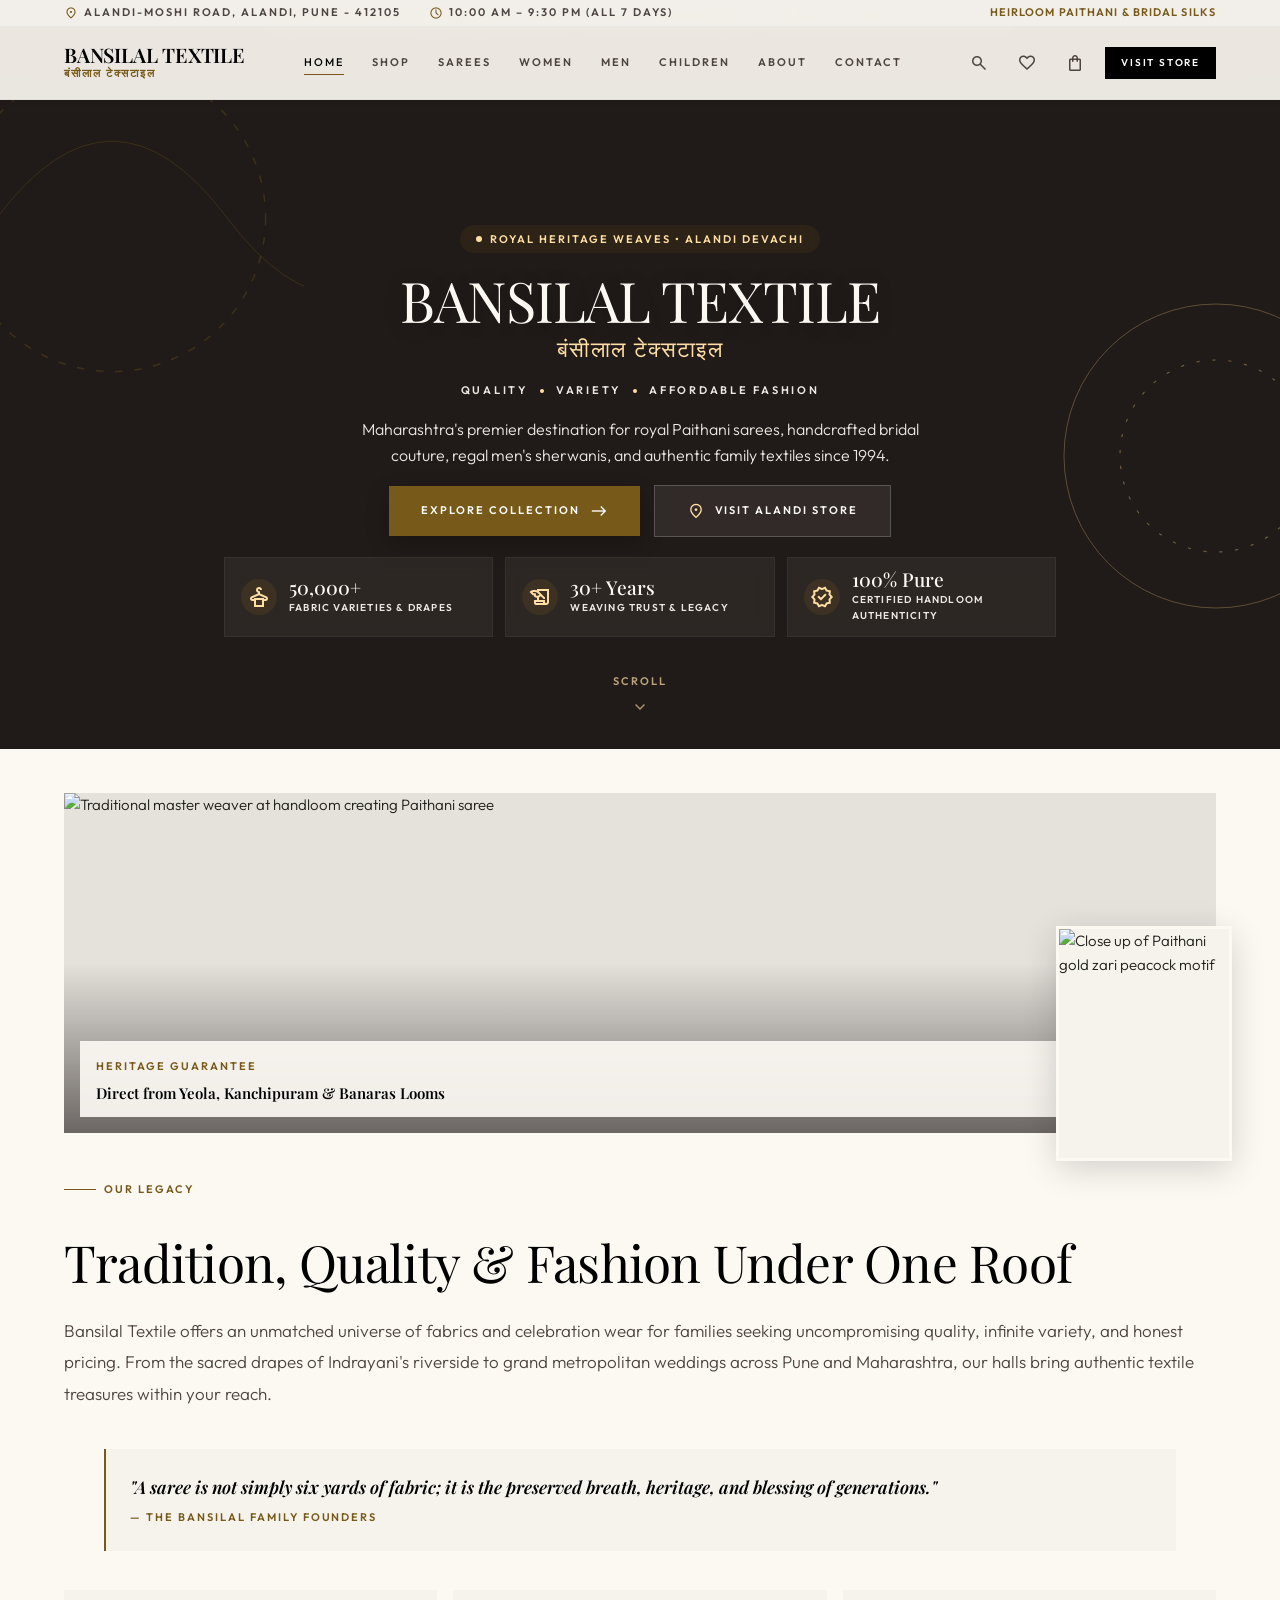
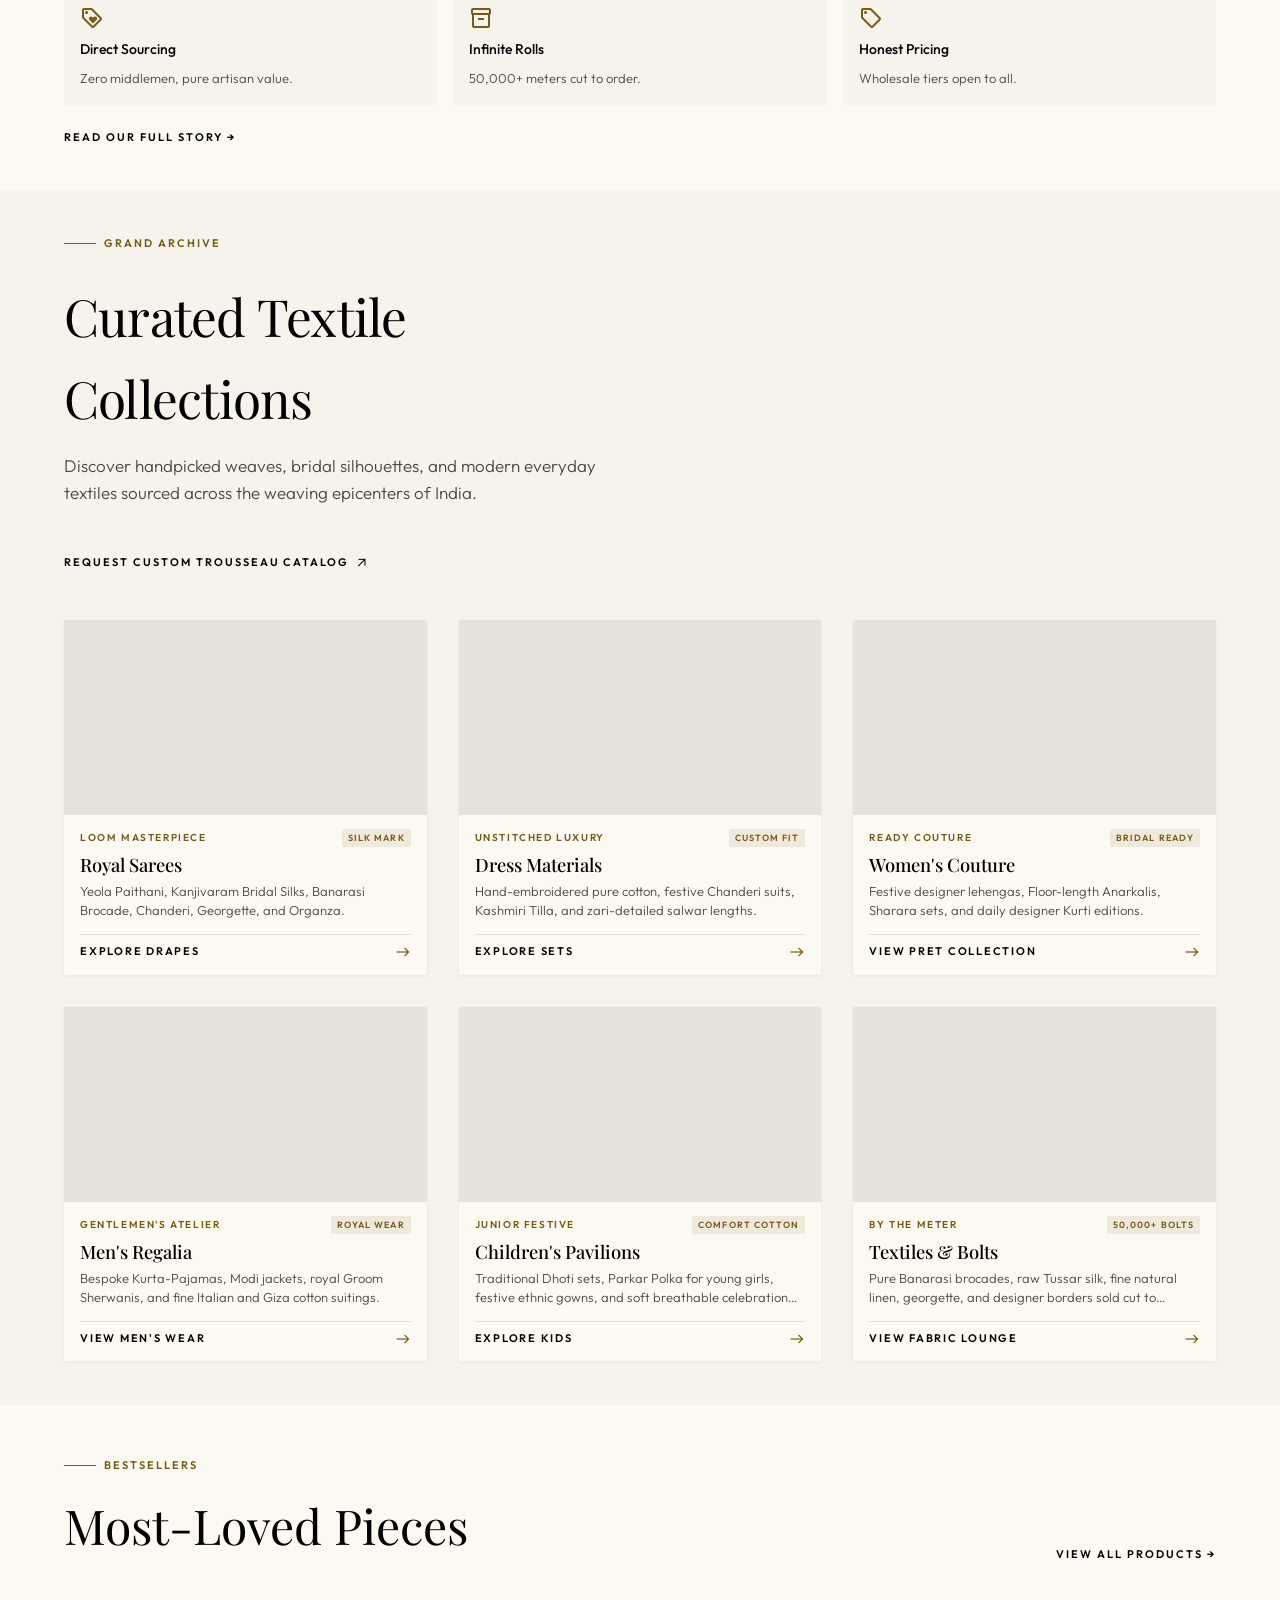
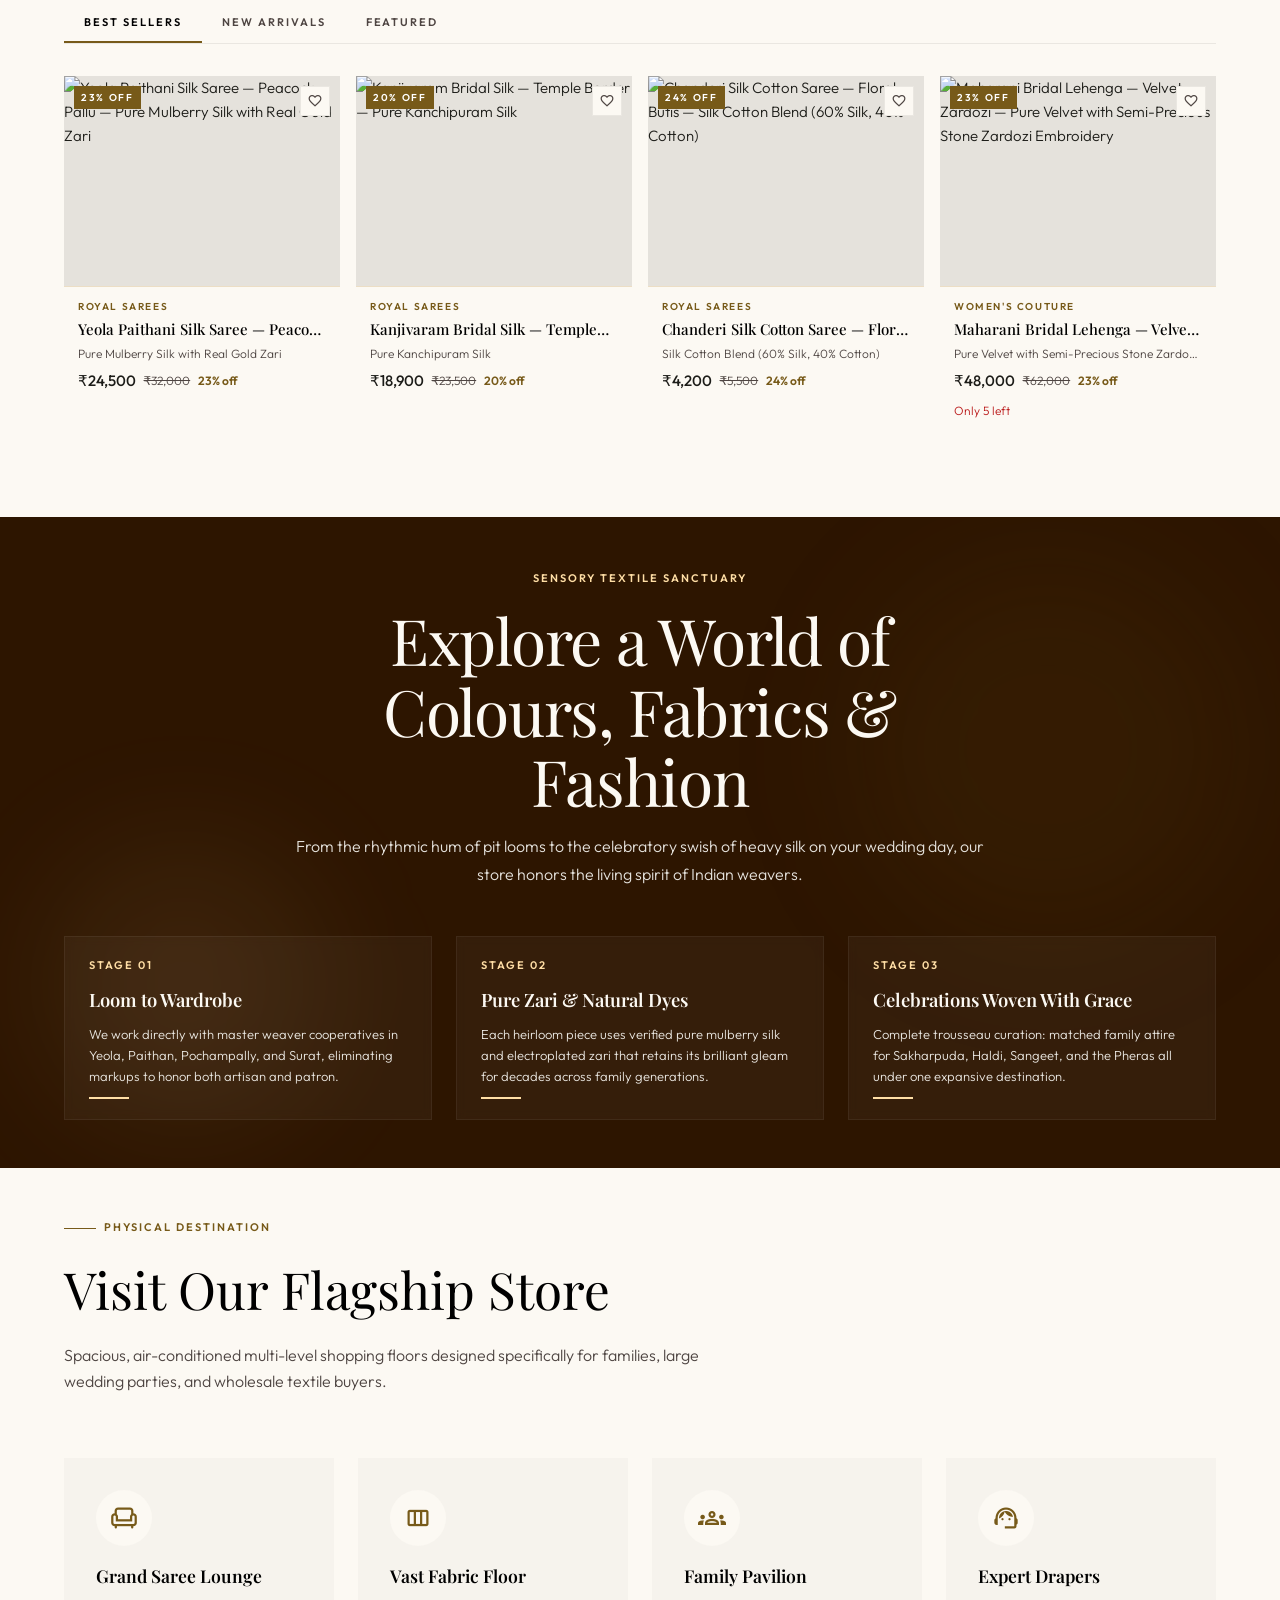
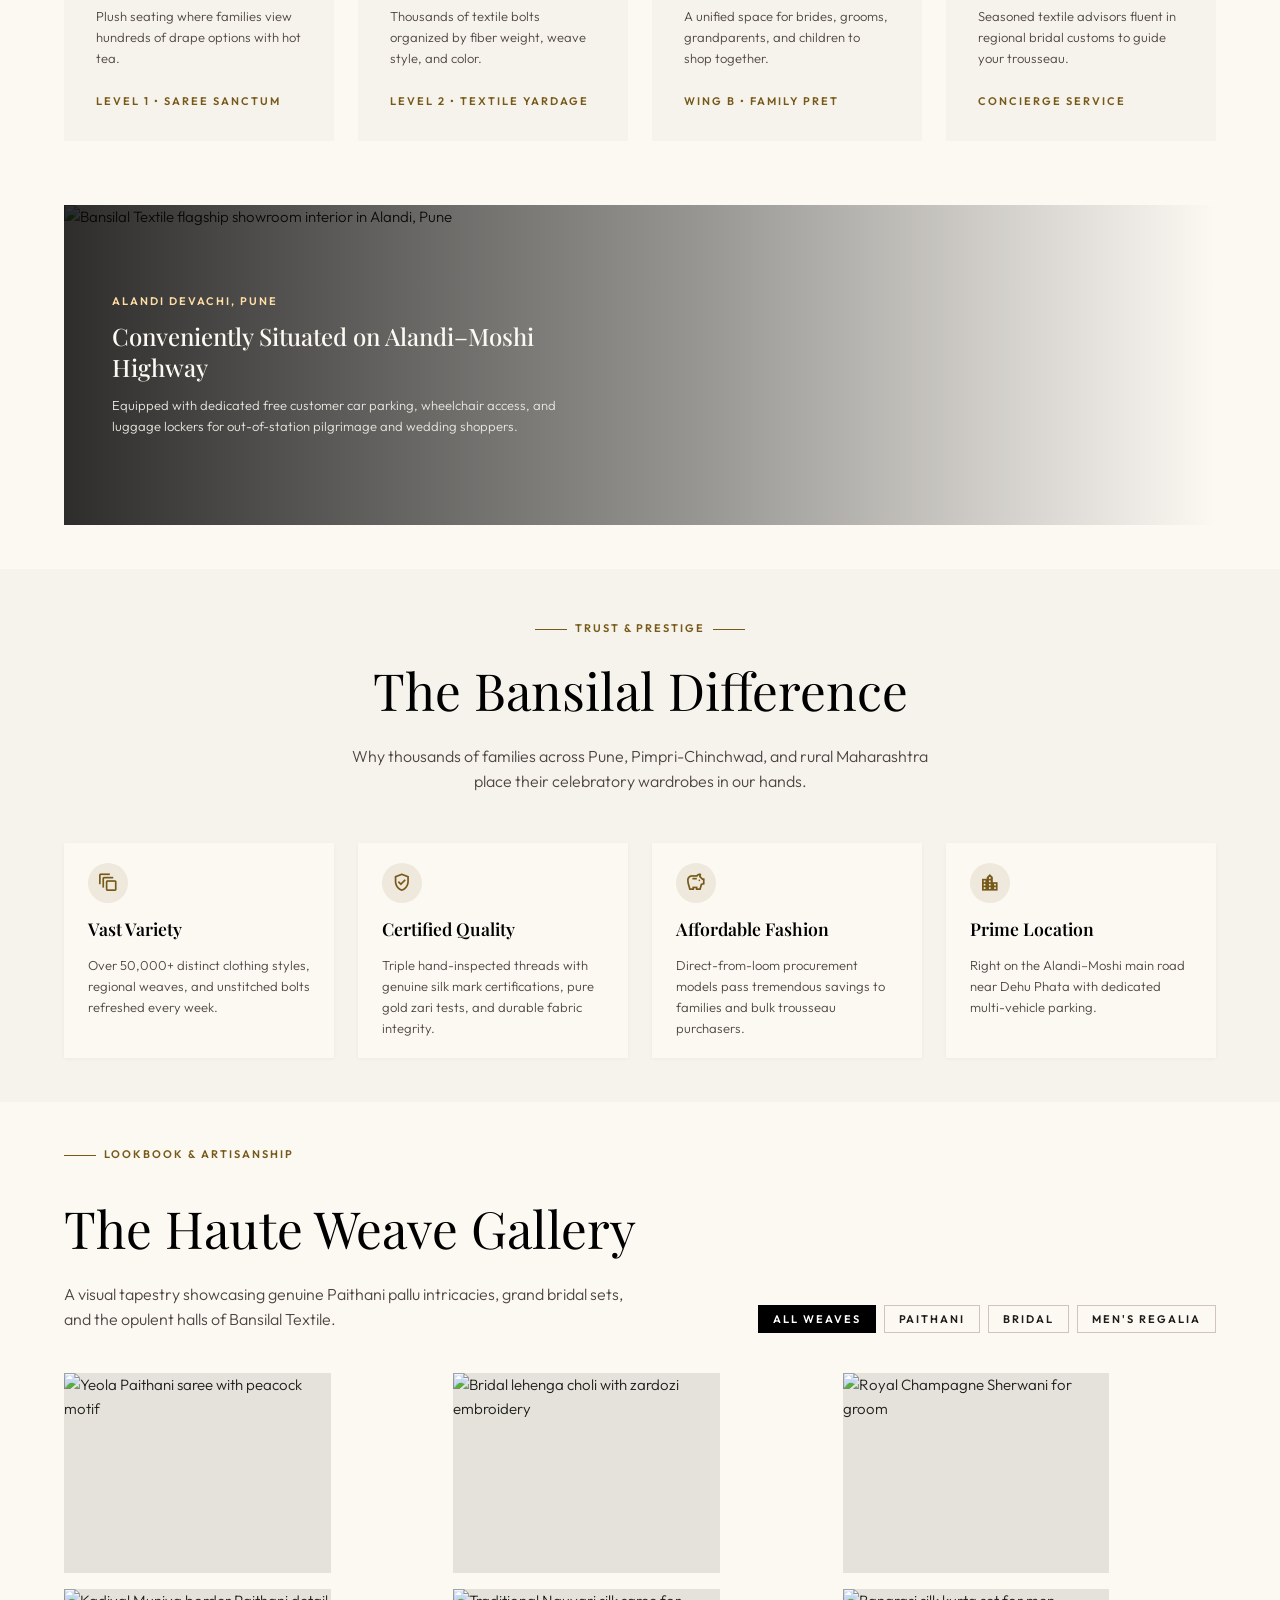
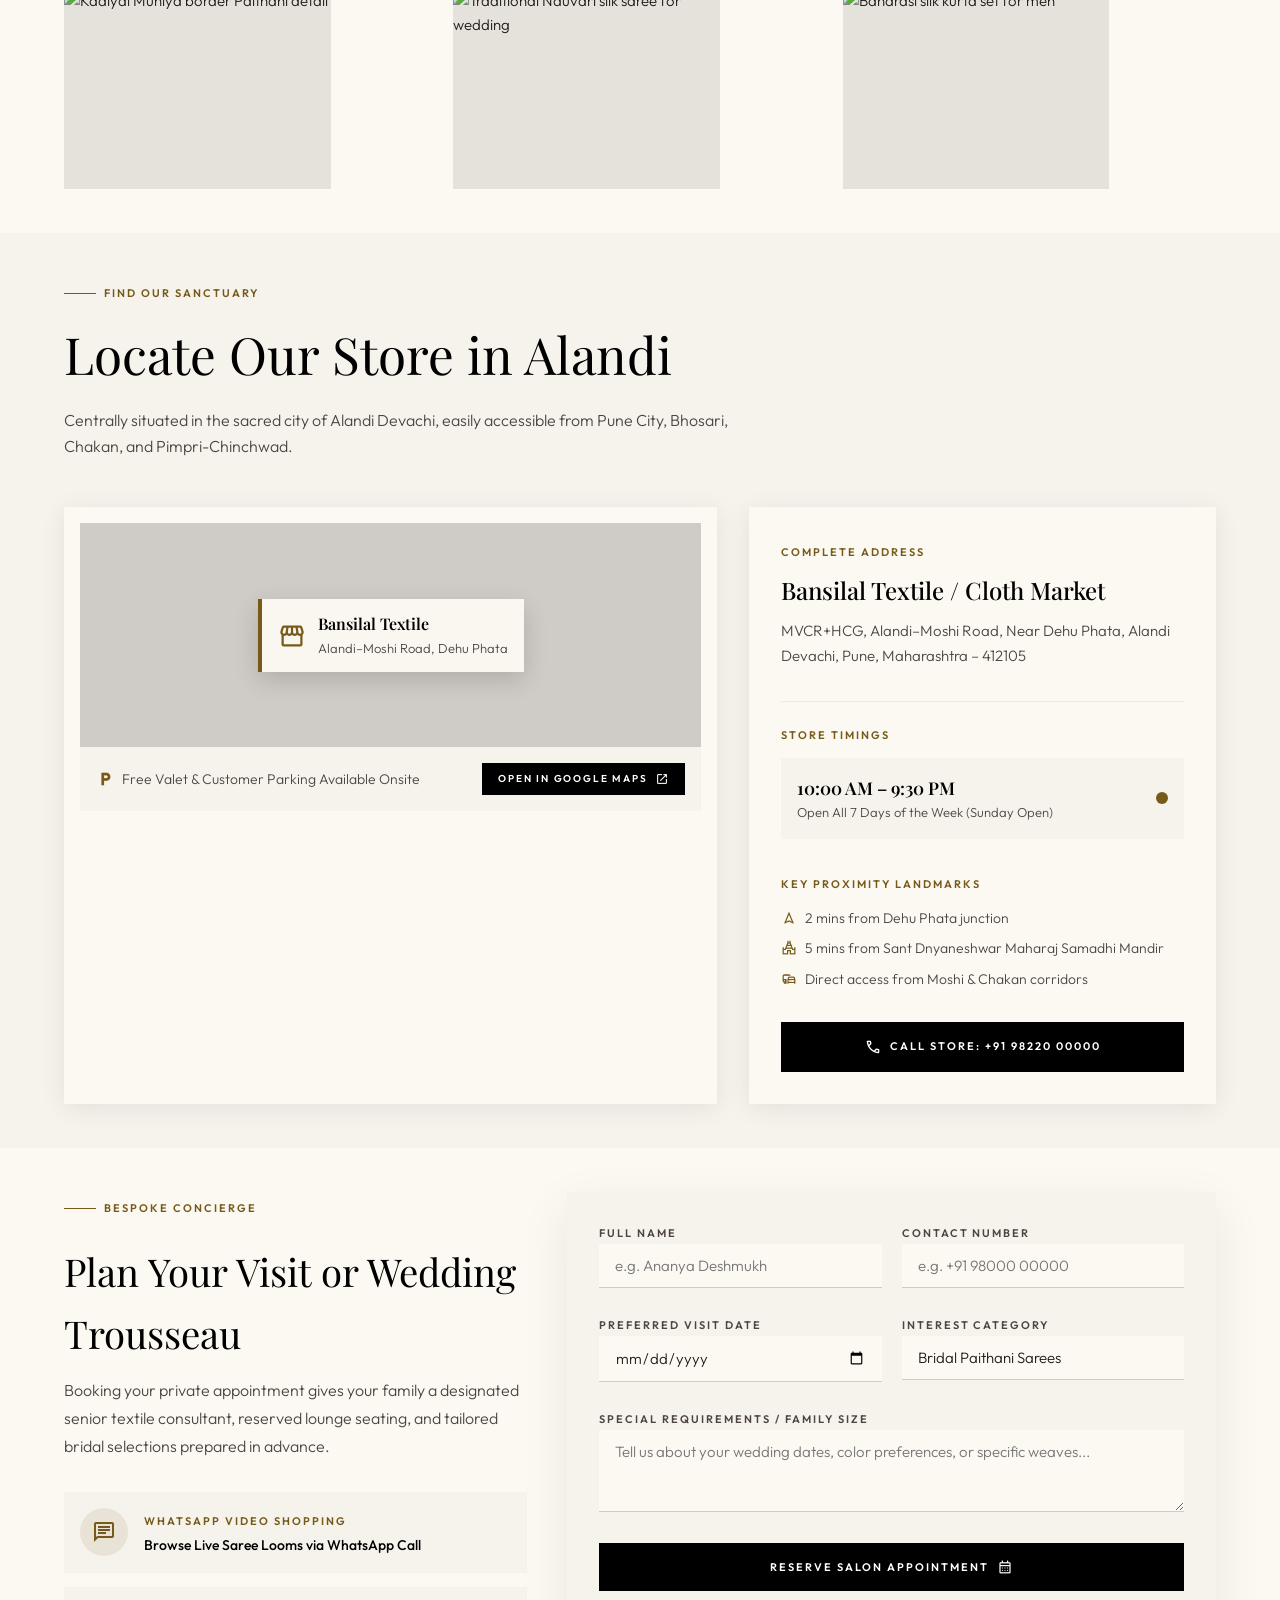
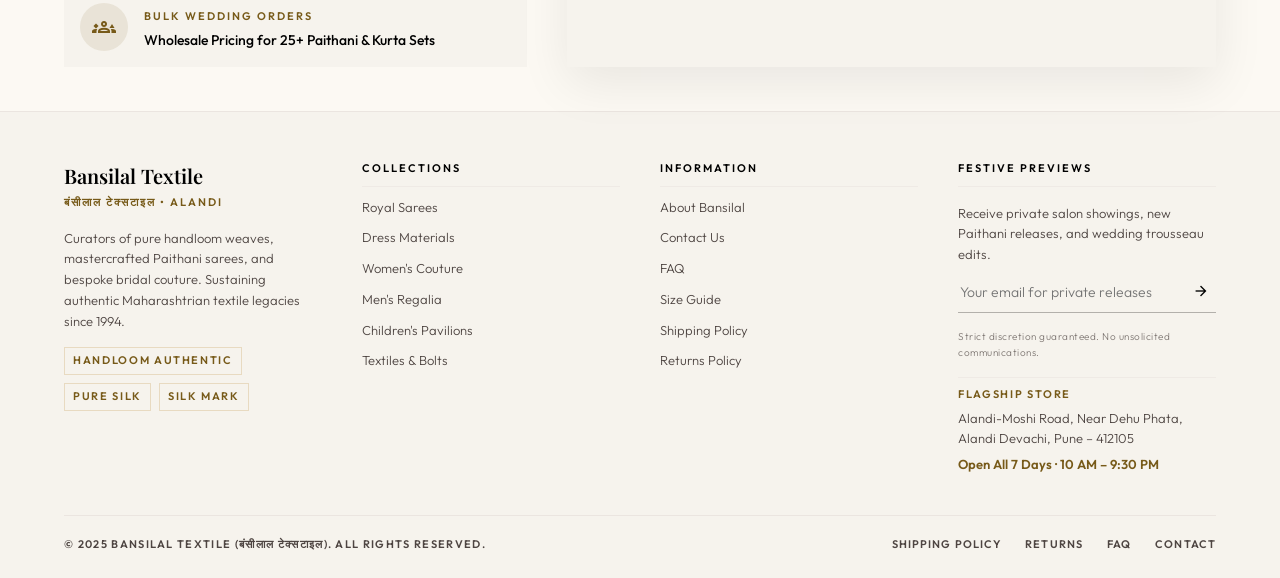
==== index.html @ e94b439b "feat: add index.html for Bansilal Textile e-commerce website" ====
<!DOCTYPE html>
<html lang="en">
<head>
  <meta charset="UTF-8">
  <meta name="viewport" content="width=device-width, initial-scale=1.0">
  <title>Bansilal Textile — Royal Paithani Sarees, Bridal Wear & Handloom Textiles | Alandi, Pune</title>
  <meta name="description" content="Bansilal Textile is Maharashtra's premier destination for royal Paithani sarees, handcrafted bridal couture, men's sherwanis, and authentic family textiles since 1994. Visit our flagship store in Alandi, Pune.">
  <meta property="og:title" content="Bansilal Textile — Heritage Handloom & Bridal Couture">
  <meta property="og:description" content="Maharashtra's premier destination for Paithani sarees, bridal couture, and authentic handloom textiles since 1994.">
  <meta property="og:type" content="website">
  <link rel="icon" href="../favicon_io/favicon.ico">
  <link rel="apple-touch-icon" href="../favicon_io/apple-touch-icon.png">
  <link rel="preconnect" href="https://fonts.googleapis.com">
  <link rel="preconnect" href="https://fonts.gstatic.com" crossorigin>
  <link href="https://fonts.googleapis.com/css2?family=Outfit:wght@300;400;500;600&family=Playfair+Display:ital,wght@0,400;0,500;0,600;1,400&display=swap" rel="stylesheet">
  <link href="https://fonts.googleapis.com/css2?family=Material+Symbols+Outlined:opsz,wght,FILL,GRAD@24,400,0,0" rel="stylesheet">
  <link rel="stylesheet" href="css/bansilal.css">
  <style>
    /* Page-specific overrides */
    body { padding-top: 0; }
    main { margin-top: 0; }

    /* Header offset for content below fixed header */
    .content-start {
      /* Announcement bar (40px) + Header (72px) = 112px */
      padding-top: 7rem;
    }

    /* ===== HERO SECTION ===== */
    .hero {
      position: relative;
      width: 100%;
      min-height: 75svh;
      overflow: hidden;
      background-color: var(--color-primary-container);
      color: var(--color-surface-bright);
      display: flex;
      flex-direction: column;
    }
    .hero__bg {
      position: absolute;
      inset: 0;
      z-index: 0;
    }
    .hero__bg-img {
      position: absolute;
      inset: 0;
      background-image: url('https://lh3.googleusercontent.com/aida-public/[base64]');
      background-size: cover;
      background-position: center;
      opacity: 0.4;
      transform: scale(1.06);
      transition: transform 1s ease-out;
    }
    .hero__bg-img.is-loaded { transform: scale(1); }
    .hero__gradient-b { position: absolute; inset: 0; background: linear-gradient(to bottom, rgba(32,26,24,0.8) 0%, rgba(32,26,24,0.6) 40%, rgba(32,26,24,1) 100%); }
    .hero__gradient-r { position: absolute; inset: 0; background: radial-gradient(ellipse at center, transparent 0%, rgba(32,26,24,0.4) 70%, rgba(32,26,24,0.7) 100%); }
    .hero__svg-accent {
      position: absolute;
      inset: 0;
      pointer-events: none;
      z-index: 1;
      overflow: hidden;
      opacity: 0.35;
    }
    .hero__content {
      position: relative;
      z-index: 2;
      flex: 1;
      display: flex;
      flex-direction: column;
      justify-content: center;
      padding: 1.5rem;
      max-width: 1440px;
      margin: 0 auto;
      width: 100%;
      padding-top: 4.5rem;
      padding-bottom: 2rem;
    }
    .hero__main {
      display: flex;
      flex-direction: column;
      align-items: center;
      text-align: center;
      max-width: 52rem;
      margin: 0 auto;
      gap: 1rem;
    }
    .hero__badge {
      display: inline-flex;
      align-items: center;
      gap: 0.5rem;
      padding: 0.375rem 1rem;
      background: rgba(119, 90, 25, 0.15);
      backdrop-filter: blur(8px);
      color: var(--color-secondary-fixed);
      border-radius: 9999px;
    }
    .hero__badge-dot {
      width: 0.375rem;
      height: 0.375rem;
      border-radius: 50%;
      background: var(--color-secondary-fixed);
      animation: pulse 2s infinite;
    }
    @keyframes pulse {
      0%, 100% { opacity: 1; }
      50% { opacity: 0.3; }
    }
    .hero__title {
      font-family: var(--font-display);
      font-size: clamp(2rem, 5.5vw, 3.5rem);
      font-weight: 400;
      line-height: 1.1;
      letter-spacing: -0.02em;
      color: var(--color-surface-bright);
      text-transform: uppercase;
      text-shadow: 0 2px 24px rgba(0,0,0,0.2);
    }
    .hero__hindi {
      font-family: var(--font-display);
      font-size: clamp(1rem, 2.5vw, 1.4rem);
      font-weight: 500;
      color: var(--color-secondary-fixed);
      font-weight: 300;
      letter-spacing: 0.06em;
    }
    .hero__tagline {
      display: flex;
      align-items: center;
      justify-content: center;
      gap: 0.75rem;
      font-size: 0.6875rem;
      font-weight: 600;
      letter-spacing: 0.25em;
      text-transform: uppercase;
      color: var(--color-surface-container-high);
    }
    .hero__dot { width: 0.25rem; height: 0.25rem; border-radius: 50%; background: var(--color-secondary-fixed); }
    .hero__body {
      font-size: clamp(0.875rem, 2vw, 1rem);
      font-weight: 300;
      line-height: 1.65;
      color: var(--color-surface-container-high);
      max-width: 36rem;
    }
    .hero__actions {
      display: flex;
      flex-direction: column;
      gap: 0.875rem;
      align-items: center;
      width: 100%;
      max-width: 100%;
      box-sizing: border-box;
    }
    @media (min-width: 640px) {
      .hero__actions {
        flex-direction: row;
        justify-content: center;
        flex-wrap: wrap;
      }
    }
    .hero__cta-primary,
    .hero__cta-secondary {
      box-sizing: border-box;
      max-width: 100%;
      width: 100%;
      justify-content: center;
      text-align: center;
    }
    @media (min-width: 640px) {
      .hero__cta-primary,
      .hero__cta-secondary {
        width: auto;
      }
    }
    .hero__cta-primary {
      display: inline-flex;
      align-items: center;
      gap: 0.625rem;
      background: var(--color-secondary);
      color: var(--color-on-secondary);
      font-size: 0.6875rem;
      font-weight: 600;
      letter-spacing: 0.14em;
      text-transform: uppercase;
      padding: 0.875rem 1.5rem;
      transition: background var(--transition-button);
      text-decoration: none;
      box-shadow: 0 8px 24px rgba(0,0,0,0.2);
    }
    @media (min-width: 640px) {
      .hero__cta-primary {
        padding: 1rem 2rem;
        letter-spacing: 0.18em;
      }
    }
    .hero__cta-primary:hover { background: var(--color-secondary-fixed-dim); color: var(--color-on-secondary-fixed); }
    .hero__cta-primary .arrow { display: inline-block; transition: transform 200ms; }
    .hero__cta-primary:hover .arrow { transform: translateX(3px); }
    .hero__cta-secondary {
      display: inline-flex;
      align-items: center;
      gap: 0.625rem;
      background: rgba(246,243,237,0.08);
      backdrop-filter: blur(8px);
      -webkit-backdrop-filter: blur(8px);
      color: var(--color-surface-bright);
      font-size: 0.6875rem;
      font-weight: 600;
      letter-spacing: 0.14em;
      text-transform: uppercase;
      padding: 0.875rem 1.5rem;
      border: 1px solid rgba(255,255,255,0.2);
      transition: background var(--transition-button);
      text-decoration: none;
    }
    @media (min-width: 640px) {
      .hero__cta-secondary {
        padding: 1rem 2rem;
        letter-spacing: 0.18em;
      }
    }
    .hero__cta-secondary:hover { background: rgba(246,243,237,0.15); }

    /* Metrics band */
    .hero__metrics {
      display: grid;
      grid-template-columns: 1fr;
      gap: 0.75rem;
      max-width: 52rem;
      margin: 0 auto;
      width: 100%;
      padding-top: 1.25rem;
    }
    @media (min-width: 480px) { .hero__metrics { grid-template-columns: repeat(3, 1fr); } }
    .metric-card {
      padding: 0.75rem 1rem;
      background: rgba(246,243,237,0.06);
      backdrop-filter: blur(8px);
      display: flex;
      align-items: center;
      gap: 0.75rem;
      border: 1px solid rgba(255,255,255,0.05);
      transition: background var(--transition-standard);
    }
    .metric-card:hover { background: rgba(246,243,237,0.1); }
    .metric-icon {
      width: 2.25rem;
      height: 2.25rem;
      border-radius: 50%;
      background: rgba(119,90,25,0.2);
      display: flex;
      align-items: center;
      justify-content: center;
      color: var(--color-secondary-fixed);
      flex-shrink: 0;
    }
    .metric-value {
      font-family: var(--font-display);
      font-size: 1.2rem;
      font-weight: 500;
      color: var(--color-surface-bright);
      line-height: 1;
    }
    .metric-label {
      font-size: 0.625rem;
      font-weight: 600;
      letter-spacing: 0.12em;
      text-transform: uppercase;
      color: var(--color-surface-container-high);
      margin-top: 0.2rem;
    }

    /* ===== COLLECTIONS GRID ===== */
    .collection-card {
      background: var(--color-surface);
      overflow: hidden;
      box-shadow: 0 1px 4px rgba(0,0,0,0.06);
      display: flex;
      flex-direction: column;
      transition: box-shadow 500ms ease;
      cursor: pointer;
    }
    .collection-card:hover { box-shadow: 0 8px 32px rgba(0,0,0,0.12); }
    .collection-card__img-wrap {
      aspect-ratio: 16 / 10;
      max-height: 195px;
      overflow: hidden;
      background: var(--color-surface-container-highest);
    }
    .collection-card__img {
      width: 100%;
      height: 100%;
      object-fit: cover;
      transition: transform 700ms ease-out;
    }
    .collection-card:hover .collection-card__img { transform: scale(1.025); }
    .collection-card__body {
      padding: 0.875rem 1rem;
      background: var(--color-surface);
      flex: 1;
      display: flex;
      flex-direction: column;
      gap: 0.375rem;
    }
    .collection-card__meta {
      display: flex;
      align-items: center;
      justify-content: space-between;
    }
    .collection-card__label {
      font-size: 0.625rem;
      font-weight: 600;
      letter-spacing: 0.16em;
      text-transform: uppercase;
      color: var(--color-secondary);
    }
    .collection-card__badge {
      font-size: 0.5625rem;
      font-weight: 600;
      letter-spacing: 0.12em;
      text-transform: uppercase;
      padding: 0.125rem 0.375rem;
      background: rgba(119,90,25,0.1);
      color: var(--color-secondary);
    }
    .collection-card__name {
      font-family: var(--font-display);
      font-size: 1.15rem;
      font-weight: 500;
      line-height: 1.25;
      color: var(--color-primary);
    }
    .collection-card__desc {
      font-size: 0.8125rem;
      color: var(--color-on-surface-variant);
      font-weight: 300;
      line-height: 1.45;
      display: -webkit-box;
      -webkit-line-clamp: 2;
      line-clamp: 2;
      -webkit-box-orient: vertical;
      overflow: hidden;
    }
    .collection-card__cta {
      display: flex;
      align-items: center;
      justify-content: space-between;
      padding-top: 0.5rem;
      border-top: 1px solid rgba(197,160,89,0.3);
      margin-top: 0.5rem;
    }
    .collection-card__cta-text {
      font-size: 0.6875rem;
      font-weight: 600;
      letter-spacing: 0.16em;
      text-transform: uppercase;
      color: var(--color-primary);
      transition: color 200ms;
    }
    .collection-card:hover .collection-card__cta-text { color: var(--color-secondary); }
    .collection-card__arrow {
      color: var(--color-secondary);
      transition: transform 200ms;
    }
    .collection-card:hover .collection-card__arrow { transform: translateX(3px); }

    /* ===== PARALLAX BREAK ===== */
    .parallax-break {
      position: relative;
      padding: 3rem 0;
      background: var(--color-tertiary-container);
      color: var(--color-surface-bright);
      overflow: hidden;
    }
    .parallax-break__bg {
      position: absolute;
      inset: 0;
      opacity: 0.22;
      background-image: url('https://lh3.googleusercontent.com/aida-public/[base64]');
      background-size: cover;
      background-position: center;
    }
    .parallax-break__overlay { position: absolute; inset: 0; background: rgba(45,22,0,0.85); }
    .parallax-break__glow1 { position: absolute; top: 2.5rem; right: 2.5rem; width: 24rem; height: 24rem; border-radius: 50%; background: rgba(119,90,25,0.1); filter: blur(4rem); pointer-events: none; }
    .parallax-break__glow2 { position: absolute; bottom: 2.5rem; left: 2.5rem; width: 18rem; height: 18rem; border-radius: 50%; background: rgba(254,212,136,0.07); filter: blur(4rem); pointer-events: none; }
    .parallax-break__content { position: relative; z-index: 2; }

    .stage-card {
      padding: 1.25rem 1.5rem;
      background: rgba(246,243,237,0.04);
      backdrop-filter: blur(4px);
      border: 1px solid rgba(255,255,255,0.06);
      display: flex;
      flex-direction: column;
      gap: 0.625rem;
      transition: background var(--transition-standard);
    }
    .stage-card:hover { background: rgba(246,243,237,0.08); }
    .stage-card__num {
      font-size: 0.6875rem;
      font-weight: 600;
      letter-spacing: 0.18em;
      text-transform: uppercase;
      color: var(--color-secondary-fixed);
    }
    .stage-card__title {
      font-family: var(--font-display);
      font-size: 1.15rem;
      font-weight: 600;
      color: var(--color-surface-bright);
    }
    .stage-card__body {
      font-size: 0.8125rem;
      color: var(--color-surface-container-high);
      font-weight: 300;
      line-height: 1.6;
    }
    .stage-card__line { height: 2px; width: 2.5rem; background: var(--color-secondary-fixed); }

    /* Gallery filter & grid */
    .gallery-grid {
      display: grid;
      grid-template-columns: repeat(1, 1fr);
      gap: 1rem;
    }
    @media (min-width: 640px) { .gallery-grid { grid-template-columns: repeat(2, 1fr); } }
    @media (min-width: 1024px) { .gallery-grid { grid-template-columns: repeat(3, 1fr); } }

    .gallery-item {
      position: relative;
      overflow: hidden;
      aspect-ratio: 4/3;
      max-height: 200px;
      background: var(--color-surface-container-highest);
    }
    .gallery-item img { width: 100%; height: 100%; object-fit: cover; transition: transform 700ms ease-out; }
    .gallery-item:hover img { transform: scale(1.06); }
    .gallery-item__overlay {
      position: absolute;
      inset: 0;
      background: linear-gradient(to top, rgba(26,20,18,0.85) 0%, transparent 60%);
      opacity: 0;
      transition: opacity 300ms;
      padding: 1rem;
      display: flex;
      flex-direction: column;
      justify-content: flex-end;
    }
    .gallery-item:hover .gallery-item__overlay { opacity: 1; }
    .gallery-item__cat {
      font-size: 0.625rem;
      font-weight: 600;
      letter-spacing: 0.16em;
      text-transform: uppercase;
      color: var(--color-secondary-fixed);
    }
    .gallery-item__name {
      font-family: var(--font-display);
      font-size: 1.05rem;
      font-weight: 600;
      color: var(--color-surface-bright);
      margin-top: 0.15rem;
    }
    .gallery-item__desc {
      font-size: 0.75rem;
      color: var(--color-surface-container-high);
      font-weight: 300;
      margin-top: 0.15rem;
    }

    /* Featured products strip */
    .products-grid {
      display: grid;
      grid-template-columns: repeat(2, 1fr);
      gap: 1rem;
    }
    @media (min-width: 768px) { .products-grid { grid-template-columns: repeat(3, 1fr); } }
    @media (min-width: 1200px) { .products-grid { grid-template-columns: repeat(4, 1fr); } }

    /* Why us pillars */
    .pillar-card {
      padding: 1.25rem 1.5rem;
      background: var(--color-surface);
      box-shadow: 0 1px 4px rgba(0,0,0,0.04);
      display: flex;
      flex-direction: column;
      gap: 0.75rem;
      transition: box-shadow 300ms, transform 300ms;
    }
    .pillar-card:hover {
      box-shadow: 0 8px 32px rgba(0,0,0,0.1);
      transform: translateY(-0.25rem);
    }
    .pillar-icon {
      width: 2.5rem;
      height: 2.5rem;
      border-radius: 50%;
      background: rgba(119,90,25,0.1);
      display: flex;
      align-items: center;
      justify-content: center;
      color: var(--color-secondary);
    }
    .pillar-icon .material-symbols-outlined {
      font-size: 1.35rem !important;
    }

    /* About section */
    .about-image-wrapper {
      position: relative;
      width: 100%;
      max-width: 32rem;
      margin: 0 auto;
    }
    @media (min-width: 1024px) {
      .about-image-wrapper {
        max-width: 100%;
        margin: 0;
      }
    }
    .about-image-main {
      width: 100%;
      aspect-ratio: 16/10;
      max-height: 220px;
      object-fit: cover;
      background: var(--color-surface-container-highest);
    }
    @media (min-width: 640px) {
      .about-image-main {
        aspect-ratio: 16/10;
        max-height: 260px;
      }
    }
    @media (min-width: 1024px) {
      .about-image-main {
        aspect-ratio: 4/3;
        max-height: 340px;
      }
    }
    .about-image-inset {
      display: none;
      position: absolute;
      bottom: -1rem;
      right: 0;
      width: 8rem;
      max-width: 35%;
      aspect-ratio: 3/4;
      object-fit: cover;
      background: var(--color-surface-container-low);
      box-shadow: 0 8px 32px rgba(0,0,0,0.16);
      border: 3px solid var(--color-surface);
    }
    @media (min-width: 640px) {
      .about-image-inset { display: block; }
    }
    @media (min-width: 1024px) {
      .about-image-inset {
        bottom: -1.75rem;
        right: -1rem;
        width: 11rem;
        max-width: none;
      }
    }

    /* Map / Location */
    .map-placeholder {
      position: relative;
      width: 100%;
      height: 14rem;
      background-image: url('https://lh3.googleusercontent.com/aida-public/[base64]');
      background-size: cover;
      background-position: center;
      display: flex;
      align-items: center;
      justify-content: center;
    }
    .map-placeholder__overlay { position: absolute; inset: 0; background: rgba(26,20,18,0.2); }
    .map-pin {
      position: relative;
      z-index: 1;
      padding: 0.75rem 1rem;
      background: rgba(252,249,243,0.96);
      backdrop-filter: blur(8px);
      box-shadow: 0 8px 24px rgba(0,0,0,0.15);
      display: flex;
      align-items: center;
      gap: 0.75rem;
      border-left: 4px solid var(--color-secondary);
      max-width: 18rem;
    }
      border-left: 4px solid var(--color-secondary);
      max-width: 20rem;
    }

    /* Appointment form */
    .appt-form-field {
      display: flex;
      flex-direction: column;
      gap: 0.375rem;
    }
    .appt-form-field label {
      font-size: 0.6875rem;
      font-weight: 600;
      letter-spacing: 0.18em;
      text-transform: uppercase;
      color: var(--color-on-surface-variant);
    }
    .appt-form-field input,
    .appt-form-field select,
    .appt-form-field textarea {
      width: 100%;
      background: var(--color-surface);
      border: none;
      border-bottom: 1px solid rgba(26,20,18,0.2);
      padding: 0.75rem 1rem;
      font-size: 0.9375rem;
      font-weight: 300;
      color: var(--color-on-surface);
      outline: none;
      transition: border-color 300ms;
      font-family: var(--font-body);
      appearance: none;
      -webkit-appearance: none;
    }
    .appt-form-field input:focus,
    .appt-form-field select:focus,
    .appt-form-field textarea:focus {
      border-bottom-color: var(--color-secondary);
    }
  </style>
</head>
<body>
  <!-- Layout (header/footer) injected by layout.js -->
  
  <!-- Announcement bar spacer -->
  <div style="height:2.5rem;background:var(--color-tertiary-container);" aria-hidden="true"></div>

  <main>
    <!-- ===== HERO ===== -->
    <section class="hero" aria-label="Hero banner">
      <div class="hero__bg">
        <div class="hero__bg-img" id="hero-bg"></div>
        <div class="hero__gradient-b"></div>
        <div class="hero__gradient-r"></div>
      </div>
      <!-- Decorative SVG -->
      <div class="hero__svg-accent" aria-hidden="true">
        <svg style="position:absolute;top:-3rem;left:-5rem;width:24rem;height:24rem;color:#775a19;" fill="none" viewBox="0 0 200 200">
          <circle cx="100" cy="100" r="80" stroke="currentColor" stroke-dasharray="4 6" stroke-width="0.75"/>
          <path d="M40 100 Q 100 20 160 100 T 280 100" stroke="currentColor" stroke-width="0.5"/>
        </svg>
        <svg style="position:absolute;top:33%;right:-6rem;width:20rem;height:20rem;color:#fed488;" fill="none" viewBox="0 0 200 200">
          <circle cx="100" cy="100" r="95" stroke="currentColor" stroke-width="0.5"/>
          <circle cx="100" cy="100" r="60" stroke="currentColor" stroke-dasharray="2 8" stroke-width="0.75"/>
        </svg>
      </div>

      <div class="hero__content">
        <div class="hero__main reveal">
          <div class="hero__badge">
            <span class="hero__badge-dot"></span>
            <span class="text-label-caps" style="color:var(--color-secondary-fixed);">Royal Heritage Weaves • Alandi Devachi</span>
          </div>
          <div>
            <h1 class="hero__title">Bansilal Textile</h1>
            <p class="hero__hindi">बंसीलाल टेक्सटाइल</p>
          </div>
          <div class="hero__tagline">
            <span>Quality</span>
            <span class="hero__dot"></span>
            <span>Variety</span>
            <span class="hero__dot"></span>
            <span>Affordable Fashion</span>
          </div>
          <p class="hero__body">Maharashtra's premier destination for royal Paithani sarees, handcrafted bridal couture, regal men's sherwanis, and authentic family textiles since 1994.</p>
          <div class="hero__actions">
            <a href="shop.html" class="hero__cta-primary">
              Explore Collection
              <span class="material-symbols-outlined arrow" style="font-size:1.125rem;">east</span>
            </a>
            <a href="#location" class="hero__cta-secondary">
              <span class="material-symbols-outlined" style="font-size:1.125rem;color:var(--color-secondary-fixed);">location_on</span>
              Visit Alandi Store
            </a>
          </div>
        </div>

        <!-- Metrics -->
        <div class="hero__metrics reveal reveal-delay-2">
          <div class="metric-card">
            <div class="metric-icon">
              <span class="material-symbols-outlined" style="font-size:1.5rem;">styler</span>
            </div>
            <div>
              <p class="metric-value">50,000+</p>
              <p class="metric-label">Fabric Varieties &amp; Drapes</p>
            </div>
          </div>
          <div class="metric-card">
            <div class="metric-icon">
              <span class="material-symbols-outlined" style="font-size:1.5rem;">history_edu</span>
            </div>
            <div>
              <p class="metric-value">30+ Years</p>
              <p class="metric-label">Weaving Trust &amp; Legacy</p>
            </div>
          </div>
          <div class="metric-card">
            <div class="metric-icon">
              <span class="material-symbols-outlined" style="font-size:1.5rem;">verified</span>
            </div>
            <div>
              <p class="metric-value">100% Pure</p>
              <p class="metric-label">Certified Handloom Authenticity</p>
            </div>
          </div>
        </div>
      </div>

      <!-- Scroll Cue -->
      <div style="position:absolute;bottom:2rem;left:50%;transform:translateX(-50%);z-index:2;display:flex;flex-direction:column;align-items:center;gap:0.375rem;animation:bounce 2.5s infinite;" aria-hidden="true">
        <span style="font-size:0.6875rem;font-weight:600;letter-spacing:0.18em;text-transform:uppercase;color:rgba(255,222,165,0.7);">Scroll</span>
        <span class="material-symbols-outlined" style="color:rgba(255,222,165,0.6);font-size:1.25rem;">expand_more</span>
      </div>
      <style>@keyframes bounce{0%,100%{transform:translateX(-50%) translateY(0)}50%{transform:translateX(-50%) translateY(6px)}}</style>
    </section>

    <!-- ===== ABOUT ===== -->
    <section class="section-py" style="background:var(--color-surface);" id="about" aria-labelledby="about-heading">
      <div class="container">
        <div style="display:grid;grid-template-columns:1fr;gap:3rem;align-items:center;" class="lg-grid-2">
          <!-- Images -->
          <div class="about-image-wrapper reveal">
            <div style="position:relative;width:100%;overflow:hidden;background:var(--color-surface-container-highest);">
              <img class="about-image-main" src="https://lh3.googleusercontent.com/aida-public/[base64]" alt="Traditional master weaver at handloom creating Paithani saree" style="width:100%;object-fit:cover;transition:transform 700ms ease-out;" onmouseover="this.style.transform='scale(1.04)'" onmouseout="this.style.transform='scale(1)'">
              <div style="position:absolute;inset:0;background:linear-gradient(to top,rgba(26,20,18,0.6) 0%,transparent 50%);"></div>
              <div style="position:absolute;bottom:1rem;left:1rem;right:1rem;padding:0.75rem 1rem;background:rgba(252,249,243,0.92);backdrop-filter:blur(8px);">
                <span class="text-label-caps" style="color:var(--color-secondary);">Heritage Guarantee</span>
                <p style="font-family:var(--font-display);font-size:0.9375rem;font-weight:600;color:var(--color-primary);margin-top:0.25rem;">Direct from Yeola, Kanchipuram &amp; Banaras Looms</p>
              </div>
            </div>
            <div class="about-image-inset">
              <img src="https://lh3.googleusercontent.com/aida-public/[base64]" alt="Close up of Paithani gold zari peacock motif" style="width:100%;height:100%;object-fit:cover;">
            </div>
          </div>

          <!-- Text -->
          <div style="display:flex;flex-direction:column;gap:1.5rem;" class="reveal reveal-delay-1">
            <div class="section-label">
              <span class="section-label__line"></span>
              <span class="section-label__text">Our Legacy</span>
            </div>
            <h2 id="about-heading" style="font-family:var(--font-display);font-size:clamp(2rem,4vw,3.25rem);font-weight:400;line-height:1.1;letter-spacing:-0.015em;color:var(--color-primary);">Tradition, Quality &amp; Fashion Under One Roof</h2>
            <p style="font-size:1.0625rem;font-weight:300;color:var(--color-on-surface-variant);line-height:1.875;">Bansilal Textile offers an unmatched universe of fabrics and celebration wear for families seeking uncompromising quality, infinite variety, and honest pricing. From the sacred drapes of Indrayani's riverside to grand metropolitan weddings across Pune and Maharashtra, our halls bring authentic textile treasures within your reach.</p>
            
            <blockquote style="padding:1.5rem;background:var(--color-surface-container-low);border-left:2px solid var(--color-secondary);">
              <p style="font-family:var(--font-display);font-size:1.1rem;font-weight:600;font-style:italic;color:var(--color-primary);">"A saree is not simply six yards of fabric; it is the preserved breath, heritage, and blessing of generations."</p>
              <cite style="display:block;margin-top:0.5rem;font-size:0.6875rem;font-weight:600;letter-spacing:0.18em;text-transform:uppercase;color:var(--color-secondary);font-style:normal;">— The Bansilal Family Founders</cite>
            </blockquote>

            <div style="display:grid;grid-template-columns:repeat(3,1fr);gap:1rem;">
              <div style="padding:1rem;background:var(--color-surface-container-low);display:flex;flex-direction:column;gap:0.5rem;">
                <span class="material-symbols-outlined" style="color:var(--color-secondary);font-size:1.5rem;">loyalty</span>
                <span style="font-size:0.875rem;font-weight:500;color:var(--color-primary);">Direct Sourcing</span>
                <span style="font-size:0.8125rem;color:var(--color-on-surface-variant);font-weight:300;">Zero middlemen, pure artisan value.</span>
              </div>
              <div style="padding:1rem;background:var(--color-surface-container-low);display:flex;flex-direction:column;gap:0.5rem;">
                <span class="material-symbols-outlined" style="color:var(--color-secondary);font-size:1.5rem;">inventory_2</span>
                <span style="font-size:0.875rem;font-weight:500;color:var(--color-primary);">Infinite Rolls</span>
                <span style="font-size:0.8125rem;color:var(--color-on-surface-variant);font-weight:300;">50,000+ meters cut to order.</span>
              </div>
              <div style="padding:1rem;background:var(--color-surface-container-low);display:flex;flex-direction:column;gap:0.5rem;">
                <span class="material-symbols-outlined" style="color:var(--color-secondary);font-size:1.5rem;">sell</span>
                <span style="font-size:0.875rem;font-weight:500;color:var(--color-primary);">Honest Pricing</span>
                <span style="font-size:0.8125rem;color:var(--color-on-surface-variant);font-weight:300;">Wholesale tiers open to all.</span>
              </div>
            </div>
            <a href="about.html" class="btn-ghost" style="align-self:flex-start;">Read Our Full Story →</a>
          </div>
        </div>
      </div>
    </section>

    <!-- ===== COLLECTIONS ===== -->
    <section class="section-py" style="background:var(--color-surface-container-low);" id="collections" aria-labelledby="collections-heading">
      <div class="container">
        <div style="display:flex;flex-direction:column;gap:1rem;margin-bottom:3rem;" class="reveal">
          <div style="display:flex;flex-direction:column;gap:3rem;" class="md-row-between">
            <div style="display:flex;flex-direction:column;gap:0.75rem;max-width:36rem;">
              <div class="section-label">
                <span class="section-label__line"></span>
                <span class="section-label__text">Grand Archive</span>
              </div>
              <h2 id="collections-heading" style="font-family:var(--font-display);font-size:clamp(2rem,4vw,3.25rem);font-weight:400;letter-spacing:-0.015em;color:var(--color-primary);">Curated Textile Collections</h2>
              <p style="font-size:1.0625rem;font-weight:300;color:var(--color-on-surface-variant);">Discover handpicked weaves, bridal silhouettes, and modern everyday textiles sourced across the weaving epicenters of India.</p>
            </div>
            <a href="shop.html" class="btn-ghost" style="align-self:flex-start;white-space:nowrap;">
              Request Custom Trousseau Catalog
              <span class="material-symbols-outlined" style="font-size:0.875rem;">arrow_outward</span>
            </a>
          </div>
        </div>

        <!-- 6-grid -->
        <div style="display:grid;grid-template-columns:repeat(1,1fr);gap:2rem;" id="collections-grid" class="reveal reveal-delay-1">
          <!-- filled by JS -->
        </div>
      </div>
    </section>

    <!-- ===== FEATURED PRODUCTS ===== -->
    <section class="section-py" style="background:var(--color-surface);" aria-labelledby="featured-heading">
      <div class="container">
        <div style="display:flex;align-items:flex-end;justify-content:space-between;gap:1rem;margin-bottom:2.5rem;flex-wrap:wrap;" class="reveal">
          <div>
            <div class="section-label"><span class="section-label__line"></span><span class="section-label__text">Bestsellers</span></div>
            <h2 id="featured-heading" style="font-family:var(--font-display);font-size:clamp(1.75rem,4vw,3rem);font-weight:400;color:var(--color-primary);">Most-Loved Pieces</h2>
          </div>
          <a href="shop.html" class="btn-ghost">View All Products →</a>
        </div>

        <!-- Tab bar -->
        <div class="tab-bar reveal reveal-delay-1" style="margin-bottom:2rem;">
          <button class="tab-btn is-active" data-tab="bestsellers" onclick="switchProductTab(this,'bestsellers')">Best Sellers</button>
          <button class="tab-btn" data-tab="new-arrivals" onclick="switchProductTab(this,'new-arrivals')">New Arrivals</button>
          <button class="tab-btn" data-tab="featured" onclick="switchProductTab(this,'featured')">Featured</button>
        </div>
        <div class="products-grid reveal reveal-delay-2" id="featured-products-grid">
          <!-- filled by JS -->
        </div>
      </div>
    </section>

    <!-- ===== PARALLAX BREAK ===== -->
    <section class="parallax-break" aria-label="Our craft philosophy">
      <div class="parallax-break__bg" aria-hidden="true"></div>
      <div class="parallax-break__overlay" aria-hidden="true"></div>
      <div class="parallax-break__glow1" aria-hidden="true"></div>
      <div class="parallax-break__glow2" aria-hidden="true"></div>
      <div class="parallax-break__content container">
        <div style="text-align:center;max-width:44rem;margin:0 auto;margin-bottom:3rem;" class="reveal">
          <span class="text-label-caps" style="color:var(--color-secondary-fixed);">Sensory Textile Sanctuary</span>
          <h2 style="font-family:var(--font-display);font-size:clamp(2.25rem,6vw,4rem);font-weight:400;letter-spacing:-0.02em;color:var(--color-surface-bright);margin-top:1rem;line-height:1.1;">Explore a World of Colours, Fabrics &amp; Fashion</h2>
          <p style="font-size:1rem;font-weight:300;color:var(--color-surface-container-highest);margin-top:1rem;line-height:1.75;">From the rhythmic hum of pit looms to the celebratory swish of heavy silk on your wedding day, our store honors the living spirit of Indian weavers.</p>
        </div>
        <div class="reveal reveal-delay-1">
          <div class="stage-grid">
            <div class="stage-card">
              <span class="stage-card__num">Stage 01</span>
              <h3 class="stage-card__title">Loom to Wardrobe</h3>
              <p class="stage-card__body">We work directly with master weaver cooperatives in Yeola, Paithan, Pochampally, and Surat, eliminating markups to honor both artisan and patron.</p>
              <div class="stage-card__line"></div>
            </div>
            <div class="stage-card">
              <span class="stage-card__num">Stage 02</span>
              <h3 class="stage-card__title">Pure Zari &amp; Natural Dyes</h3>
              <p class="stage-card__body">Each heirloom piece uses verified pure mulberry silk and electroplated zari that retains its brilliant gleam for decades across family generations.</p>
              <div class="stage-card__line"></div>
            </div>
            <div class="stage-card">
              <span class="stage-card__num">Stage 03</span>
              <h3 class="stage-card__title">Celebrations Woven With Grace</h3>
              <p class="stage-card__body">Complete trousseau curation: matched family attire for Sakharpuda, Haldi, Sangeet, and the Pheras all under one expansive destination.</p>
              <div class="stage-card__line"></div>
            </div>
          </div>
        </div>
      </div>
    </section>

    <!-- ===== FLAGSHIP STORE ===== -->
    <section class="section-py" style="background:var(--color-surface);" id="store" aria-labelledby="store-heading">
      <div class="container" style="display:flex;flex-direction:column;gap:4rem;">
        <div class="reveal">
          <div class="section-label"><span class="section-label__line"></span><span class="section-label__text">Physical Destination</span></div>
          <h2 id="store-heading" style="font-family:var(--font-display);font-size:clamp(2rem,4vw,3.25rem);font-weight:400;color:var(--color-primary);">Visit Our Flagship Store</h2>
          <p style="font-size:1rem;font-weight:300;color:var(--color-on-surface-variant);margin-top:0.75rem;max-width:40rem;">Spacious, air-conditioned multi-level shopping floors designed specifically for families, large wedding parties, and wholesale textile buyers.</p>
        </div>
        <div class="reveal reveal-delay-1">
          <div class="store-grid">
            <div style="padding:2rem;background:var(--color-surface-container-low);display:flex;flex-direction:column;justify-content:space-between;gap:1.5rem;transition:box-shadow 300ms;" onmouseover="this.style.boxShadow='0 4px 16px rgba(0,0,0,0.08)'" onmouseout="this.style.boxShadow=''">
              <div style="display:flex;flex-direction:column;gap:1rem;">
                <div style="width:3.5rem;height:3.5rem;border-radius:50%;background:var(--color-surface);display:flex;align-items:center;justify-content:center;color:var(--color-secondary);">
                  <span class="material-symbols-outlined" style="font-size:1.75rem;">chair</span>
                </div>
                <h3 style="font-family:var(--font-display);font-size:1.1rem;font-weight:600;color:var(--color-primary);">Grand Saree Lounge</h3>
                <p style="font-size:0.8125rem;color:var(--color-on-surface-variant);font-weight:300;line-height:1.6;">Plush seating where families view hundreds of drape options with hot tea.</p>
              </div>
              <span class="text-label-caps" style="color:var(--color-secondary);">Level 1 • Saree Sanctum</span>
            </div>
            <div style="padding:2rem;background:var(--color-surface-container-low);display:flex;flex-direction:column;justify-content:space-between;gap:1.5rem;transition:box-shadow 300ms;" onmouseover="this.style.boxShadow='0 4px 16px rgba(0,0,0,0.08)'" onmouseout="this.style.boxShadow=''">
              <div style="display:flex;flex-direction:column;gap:1rem;">
                <div style="width:3.5rem;height:3.5rem;border-radius:50%;background:var(--color-surface);display:flex;align-items:center;justify-content:center;color:var(--color-secondary);">
                  <span class="material-symbols-outlined" style="font-size:1.75rem;">view_column</span>
                </div>
                <h3 style="font-family:var(--font-display);font-size:1.1rem;font-weight:600;color:var(--color-primary);">Vast Fabric Floor</h3>
                <p style="font-size:0.8125rem;color:var(--color-on-surface-variant);font-weight:300;line-height:1.6;">Thousands of textile bolts organized by fiber weight, weave style, and color.</p>
              </div>
              <span class="text-label-caps" style="color:var(--color-secondary);">Level 2 • Textile Yardage</span>
            </div>
            <div style="padding:2rem;background:var(--color-surface-container-low);display:flex;flex-direction:column;justify-content:space-between;gap:1.5rem;transition:box-shadow 300ms;" onmouseover="this.style.boxShadow='0 4px 16px rgba(0,0,0,0.08)'" onmouseout="this.style.boxShadow=''">
              <div style="display:flex;flex-direction:column;gap:1rem;">
                <div style="width:3.5rem;height:3.5rem;border-radius:50%;background:var(--color-surface);display:flex;align-items:center;justify-content:center;color:var(--color-secondary);">
                  <span class="material-symbols-outlined" style="font-size:1.75rem;">groups</span>
                </div>
                <h3 style="font-family:var(--font-display);font-size:1.1rem;font-weight:600;color:var(--color-primary);">Family Pavilion</h3>
                <p style="font-size:0.8125rem;color:var(--color-on-surface-variant);font-weight:300;line-height:1.6;">A unified space for brides, grooms, grandparents, and children to shop together.</p>
              </div>
              <span class="text-label-caps" style="color:var(--color-secondary);">Wing B • Family Pret</span>
            </div>
            <div style="padding:2rem;background:var(--color-surface-container-low);display:flex;flex-direction:column;justify-content:space-between;gap:1.5rem;transition:box-shadow 300ms;" onmouseover="this.style.boxShadow='0 4px 16px rgba(0,0,0,0.08)'" onmouseout="this.style.boxShadow=''">
              <div style="display:flex;flex-direction:column;gap:1rem;">
                <div style="width:3.5rem;height:3.5rem;border-radius:50%;background:var(--color-surface);display:flex;align-items:center;justify-content:center;color:var(--color-secondary);">
                  <span class="material-symbols-outlined" style="font-size:1.75rem;">support_agent</span>
                </div>
                <h3 style="font-family:var(--font-display);font-size:1.1rem;font-weight:600;color:var(--color-primary);">Expert Drapers</h3>
                <p style="font-size:0.8125rem;color:var(--color-on-surface-variant);font-weight:300;line-height:1.6;">Seasoned textile advisors fluent in regional bridal customs to guide your trousseau.</p>
              </div>
              <span class="text-label-caps" style="color:var(--color-secondary);">Concierge Service</span>
            </div>
          </div>
        </div>

        <!-- Store Banner -->
        <div style="position:relative;width:100%;height:20rem;overflow:hidden;" class="reveal reveal-delay-2">
          <img src="https://lh3.googleusercontent.com/aida-public/[base64]" alt="Bansilal Textile flagship showroom interior in Alandi, Pune" style="width:100%;height:100%;object-fit:cover;" loading="lazy">
          <div style="position:absolute;inset:0;background:linear-gradient(to right,rgba(0,0,0,0.82) 0%,rgba(0,0,0,0.4) 55%,transparent 100%);display:flex;align-items:center;padding:2rem 3rem;">
            <div style="max-width:28rem;display:flex;flex-direction:column;gap:0.75rem;">
              <span class="text-label-caps" style="color:var(--color-secondary-fixed);">Alandi Devachi, Pune</span>
              <p style="font-family:var(--font-display);font-size:1.5rem;font-weight:500;color:var(--color-surface-bright);line-height:1.3;">Conveniently Situated on Alandi–Moshi Highway</p>
              <p style="font-size:0.8125rem;font-weight:300;color:var(--color-surface-container-high);line-height:1.6;">Equipped with dedicated free customer car parking, wheelchair access, and luggage lockers for out-of-station pilgrimage and wedding shoppers.</p>
            </div>
          </div>
        </div>
      </div>
    </section>

    <!-- ===== WHY US ===== -->
    <section class="section-py" style="background:var(--color-surface-container-low);" aria-labelledby="why-heading">
      <div class="container">
        <div style="text-align:center;max-width:36rem;margin:0 auto 3rem;" class="reveal">
          <div class="section-label" style="justify-content:center;">
            <span class="section-label__line"></span>
            <span class="section-label__text">Trust &amp; Prestige</span>
            <span class="section-label__line"></span>
          </div>
          <h2 id="why-heading" style="font-family:var(--font-display);font-size:clamp(2rem,4vw,3.25rem);font-weight:400;color:var(--color-primary);">The Bansilal Difference</h2>
          <p style="font-size:1rem;font-weight:300;color:var(--color-on-surface-variant);margin-top:0.75rem;">Why thousands of families across Pune, Pimpri-Chinchwad, and rural Maharashtra place their celebratory wardrobes in our hands.</p>
        </div>
        <div class="reveal reveal-delay-1">
          <div class="why-grid">
            <div class="pillar-card">
              <div class="pillar-icon"><span class="material-symbols-outlined" style="font-size:1.75rem;">auto_awesome_motion</span></div>
              <h3 style="font-family:var(--font-display);font-size:1.1rem;font-weight:600;color:var(--color-primary);">Vast Variety</h3>
              <p style="font-size:0.8125rem;color:var(--color-on-surface-variant);font-weight:300;line-height:1.6;">Over 50,000+ distinct clothing styles, regional weaves, and unstitched bolts refreshed every week.</p>
            </div>
            <div class="pillar-card">
              <div class="pillar-icon"><span class="material-symbols-outlined" style="font-size:1.75rem;">verified_user</span></div>
              <h3 style="font-family:var(--font-display);font-size:1.1rem;font-weight:600;color:var(--color-primary);">Certified Quality</h3>
              <p style="font-size:0.8125rem;color:var(--color-on-surface-variant);font-weight:300;line-height:1.6;">Triple hand-inspected threads with genuine silk mark certifications, pure gold zari tests, and durable fabric integrity.</p>
            </div>
            <div class="pillar-card">
              <div class="pillar-icon"><span class="material-symbols-outlined" style="font-size:1.75rem;">savings</span></div>
              <h3 style="font-family:var(--font-display);font-size:1.1rem;font-weight:600;color:var(--color-primary);">Affordable Fashion</h3>
              <p style="font-size:0.8125rem;color:var(--color-on-surface-variant);font-weight:300;line-height:1.6;">Direct-from-loom procurement models pass tremendous savings to families and bulk trousseau purchasers.</p>
            </div>
            <div class="pillar-card">
              <div class="pillar-icon"><span class="material-symbols-outlined" style="font-size:1.75rem;">location_city</span></div>
              <h3 style="font-family:var(--font-display);font-size:1.1rem;font-weight:600;color:var(--color-primary);">Prime Location</h3>
              <p style="font-size:0.8125rem;color:var(--color-on-surface-variant);font-weight:300;line-height:1.6;">Right on the Alandi–Moshi main road near Dehu Phata with dedicated multi-vehicle parking.</p>
            </div>
          </div>
        </div>
      </div>
    </section>

    <!-- ===== GALLERY ===== -->
    <section class="section-py" style="background:var(--color-surface);" id="gallery" aria-labelledby="gallery-heading">
      <div class="container">
        <div style="display:flex;flex-direction:column;gap:1.5rem;margin-bottom:2.5rem;" class="reveal">
          <div style="display:flex;flex-wrap:wrap;align-items:flex-end;justify-content:space-between;gap:1.5rem;">
            <div style="display:flex;flex-direction:column;gap:0.75rem;">
              <div class="section-label"><span class="section-label__line"></span><span class="section-label__text">Lookbook &amp; Artisanship</span></div>
              <h2 id="gallery-heading" style="font-family:var(--font-display);font-size:clamp(2rem,4vw,3.25rem);font-weight:400;color:var(--color-primary);">The Haute Weave Gallery</h2>
              <p style="font-size:1rem;font-weight:300;color:var(--color-on-surface-variant);max-width:36rem;">A visual tapestry showcasing genuine Paithani pallu intricacies, grand bridal sets, and the opulent halls of Bansilal Textile.</p>
            </div>
            <!-- Gallery Filters -->
            <div style="display:flex;flex-wrap:wrap;gap:0.5rem;" id="gallery-filter-bar">
              <button class="filter-chip is-active" data-filter="all" onclick="galleryFilter(this,'all')">All Weaves</button>
              <button class="filter-chip" data-filter="paithani" onclick="galleryFilter(this,'paithani')">Paithani</button>
              <button class="filter-chip" data-filter="bridal" onclick="galleryFilter(this,'bridal')">Bridal</button>
              <button class="filter-chip" data-filter="mens" onclick="galleryFilter(this,'mens')">Men's Regalia</button>
            </div>
          </div>
        </div>

        <div class="gallery-grid reveal reveal-delay-1" id="gallery-grid">
          <div class="gallery-item" data-cat="paithani">
            <img src="https://lh3.googleusercontent.com/aida-public/[base64]" alt="Yeola Paithani saree with peacock motif" loading="lazy">
            <div class="gallery-item__overlay">
              <span class="gallery-item__cat">Handwoven Heritage</span>
              <h4 class="gallery-item__name">Yeola Silk Paithani</h4>
              <p class="gallery-item__desc">Asavali Zari Pallu with 100% certified silk</p>
            </div>
          </div>
          <div class="gallery-item" data-cat="bridal">
            <img src="https://lh3.googleusercontent.com/aida-public/[base64]" alt="Bridal lehenga choli with zardozi embroidery" loading="lazy">
            <div class="gallery-item__overlay">
              <span class="gallery-item__cat">Bridal Splendour</span>
              <h4 class="gallery-item__name">Maharani Bridal Lehenga</h4>
              <p class="gallery-item__desc">Handcrafted zardozi with semi-precious stone embellishments</p>
            </div>
          </div>
          <div class="gallery-item" data-cat="mens">
            <img src="https://lh3.googleusercontent.com/aida-public/[base64]" alt="Royal Champagne Sherwani for groom" loading="lazy">
            <div class="gallery-item__overlay">
              <span class="gallery-item__cat">Gentlemen's Edit</span>
              <h4 class="gallery-item__name">Royal Champagne Sherwani</h4>
              <p class="gallery-item__desc">Pure Mulberry silk weave with hand-cut mother of pearl details</p>
            </div>
          </div>
          <div class="gallery-item" data-cat="paithani">
            <img src="https://lh3.googleusercontent.com/aida-public/[base64]" alt="Kadiyal Muniya border Paithani detail" loading="lazy">
            <div class="gallery-item__overlay">
              <span class="gallery-item__cat">Weft &amp; Warp</span>
              <h4 class="gallery-item__name">Kadiyal Muniya Border</h4>
              <p class="gallery-item__desc">Ancestral 400-year-old weaving pattern</p>
            </div>
          </div>
          <div class="gallery-item" data-cat="bridal">
            <img src="https://lh3.googleusercontent.com/aida-public/[base64]" alt="Traditional Nauvari silk saree for wedding" loading="lazy">
            <div class="gallery-item__overlay">
              <span class="gallery-item__cat">Auspicious Drapes</span>
              <h4 class="gallery-item__name">Traditional Nauvari Silk</h4>
              <p class="gallery-item__desc">9-yard heirloom silk for authentic sacred ceremonies</p>
            </div>
          </div>
          <div class="gallery-item" data-cat="mens">
            <img src="https://lh3.googleusercontent.com/aida-public/[base64]" alt="Banarasi silk kurta set for men" loading="lazy">
            <div class="gallery-item__overlay">
              <span class="gallery-item__cat">Festive Collection</span>
              <h4 class="gallery-item__name">Banarasi Silk Kurta Set</h4>
              <p class="gallery-item__desc">Crafted for sangeet and engagement ceremonies</p>
            </div>
          </div>
        </div>
      </div>
    </section>

    <!-- ===== LOCATION ===== -->
    <section class="section-py" style="background:var(--color-surface-container-low);" id="location" aria-labelledby="location-heading">
      <div class="container">
        <div style="max-width:44rem;margin-bottom:3rem;" class="reveal">
          <div class="section-label"><span class="section-label__line"></span><span class="section-label__text">Find Our Sanctuary</span></div>
          <h2 id="location-heading" style="font-family:var(--font-display);font-size:clamp(2rem,4vw,3.25rem);font-weight:400;color:var(--color-primary);">Locate Our Store in Alandi</h2>
          <p style="font-size:1rem;font-weight:300;color:var(--color-on-surface-variant);margin-top:0.75rem;">Centrally situated in the sacred city of Alandi Devachi, easily accessible from Pune City, Bhosari, Chakan, and Pimpri-Chinchwad.</p>
        </div>
        <div class="reveal reveal-delay-1">
          <div class="loc-grid">
            <!-- Map -->
            <div style="background:var(--color-surface);padding:1rem;box-shadow:0 4px 24px rgba(0,0,0,0.08);">
              <div class="map-placeholder">
                <div class="map-placeholder__overlay"></div>
                <div class="map-pin">
                  <span class="material-symbols-outlined" style="color:var(--color-secondary);font-size:1.75rem;flex-shrink:0;">storefront</span>
                  <div>
                    <span style="font-family:var(--font-display);font-size:1rem;font-weight:600;color:var(--color-primary);display:block;">Bansilal Textile</span>
                    <span style="font-size:0.8125rem;color:var(--color-on-surface-variant);">Alandi–Moshi Road, Dehu Phata</span>
                  </div>
                </div>
              </div>
              <div style="padding:1rem;background:var(--color-surface-container-low);display:flex;align-items:center;justify-content:space-between;flex-wrap:wrap;gap:0.75rem;margin-top:0;">
                <div style="display:flex;align-items:center;gap:0.5rem;color:var(--color-on-surface-variant);font-size:0.875rem;">
                  <span class="material-symbols-outlined" style="color:var(--color-secondary);font-size:1.125rem;">local_parking</span>
                  <span>Free Valet &amp; Customer Parking Available Onsite</span>
                </div>
                <a href="https://maps.google.com/?q=Bansilal+Textile+Alandi+Pune" target="_blank" rel="noopener noreferrer" class="btn-primary" style="padding:0.5rem 1rem;font-size:0.625rem;">
                  Open in Google Maps
                  <span class="material-symbols-outlined" style="font-size:0.875rem;">open_in_new</span>
                </a>
              </div>
            </div>

            <!-- Info Card -->
            <div style="background:var(--color-surface);padding:2rem;box-shadow:0 4px 24px rgba(0,0,0,0.08);display:flex;flex-direction:column;gap:2rem;">
              <div>
                <span class="text-label-caps" style="color:var(--color-secondary);">Complete Address</span>
                <h3 style="font-family:var(--font-display);font-size:1.5rem;font-weight:500;color:var(--color-primary);margin-top:0.5rem;">Bansilal Textile / Cloth Market</h3>
                <p style="font-size:0.9375rem;font-weight:300;color:var(--color-on-surface-variant);margin-top:0.5rem;line-height:1.7;">MVCR+HCG, Alandi–Moshi Road, Near Dehu Phata, Alandi Devachi, Pune, Maharashtra – 412105</p>
              </div>
              <div style="padding-top:1.25rem;border-top:1px solid rgba(209,196,192,0.3);">
                <span class="text-label-caps" style="color:var(--color-secondary);">Store Timings</span>
                <div style="margin-top:0.75rem;padding:1rem;background:var(--color-surface-container-low);display:flex;align-items:center;justify-content:space-between;">
                  <div>
                    <p style="font-family:var(--font-display);font-size:1.1rem;font-weight:600;color:var(--color-primary);">10:00 AM – 9:30 PM</p>
                    <p style="font-size:0.8125rem;color:var(--color-on-surface-variant);">Open All 7 Days of the Week (Sunday Open)</p>
                  </div>
                  <span style="width:0.75rem;height:0.75rem;border-radius:50%;background:var(--color-secondary);animation:pulse 2s infinite;"></span>
                </div>
              </div>
              <div>
                <span class="text-label-caps" style="color:var(--color-secondary);">Key Proximity Landmarks</span>
                <ul style="margin-top:0.75rem;display:flex;flex-direction:column;gap:0.5rem;">
                  <li style="display:flex;align-items:center;gap:0.5rem;font-size:0.875rem;color:var(--color-on-surface-variant);">
                    <span class="material-symbols-outlined" style="color:var(--color-secondary);font-size:1rem;">navigation</span>
                    2 mins from Dehu Phata junction
                  </li>
                  <li style="display:flex;align-items:center;gap:0.5rem;font-size:0.875rem;color:var(--color-on-surface-variant);">
                    <span class="material-symbols-outlined" style="color:var(--color-secondary);font-size:1rem;">temple_hindu</span>
                    5 mins from Sant Dnyaneshwar Maharaj Samadhi Mandir
                  </li>
                  <li style="display:flex;align-items:center;gap:0.5rem;font-size:0.875rem;color:var(--color-on-surface-variant);">
                    <span class="material-symbols-outlined" style="color:var(--color-secondary);font-size:1rem;">commute</span>
                    Direct access from Moshi &amp; Chakan corridors
                  </li>
                </ul>
              </div>
              <a href="tel:+919822000000" class="btn-primary" style="width:100%;justify-content:center;padding:1rem;">
                <span class="material-symbols-outlined" style="font-size:1.125rem;">call</span>
                Call Store: +91 98220 00000
              </a>
            </div>
          </div>
        </div>
      </div>
    </section>

    <!-- ===== APPOINTMENT / INQUIRY ===== -->
    <section class="section-py" style="background:var(--color-surface);" id="inquiry" aria-labelledby="inquiry-heading">
      <div class="container">
        <div class="reveal">
          <div class="appt-grid">
            <!-- Left: Info -->
            <div style="display:flex;flex-direction:column;gap:2rem;">
              <div>
                <div class="section-label"><span class="section-label__line"></span><span class="section-label__text">Bespoke Concierge</span></div>
                <h2 id="inquiry-heading" style="font-family:var(--font-display);font-size:clamp(1.75rem,3vw,2.75rem);font-weight:400;color:var(--color-primary);margin-top:0.75rem;">Plan Your Visit or Wedding Trousseau</h2>
                <p style="font-size:1rem;font-weight:300;color:var(--color-on-surface-variant);margin-top:0.75rem;line-height:1.75;">Booking your private appointment gives your family a designated senior textile consultant, reserved lounge seating, and tailored bridal selections prepared in advance.</p>
              </div>
              <div style="display:flex;flex-direction:column;gap:0.875rem;">
                <div style="padding:1rem;background:var(--color-surface-container-low);display:flex;align-items:center;gap:1rem;">
                  <div style="width:3rem;height:3rem;border-radius:50%;background:rgba(119,90,25,0.1);display:flex;align-items:center;justify-content:center;color:var(--color-secondary);flex-shrink:0;">
                    <span class="material-symbols-outlined">chat</span>
                  </div>
                  <div>
                    <span class="text-label-caps" style="color:var(--color-secondary);">WhatsApp Video Shopping</span>
                    <p style="font-size:0.875rem;font-weight:500;color:var(--color-primary);margin-top:0.125rem;">Browse Live Saree Looms via WhatsApp Call</p>
                  </div>
                </div>
                <div style="padding:1rem;background:var(--color-surface-container-low);display:flex;align-items:center;gap:1rem;">
                  <div style="width:3rem;height:3rem;border-radius:50%;background:rgba(119,90,25,0.1);display:flex;align-items:center;justify-content:center;color:var(--color-secondary);flex-shrink:0;">
                    <span class="material-symbols-outlined">groups_3</span>
                  </div>
                  <div>
                    <span class="text-label-caps" style="color:var(--color-secondary);">Bulk Wedding Orders</span>
                    <p style="font-size:0.875rem;font-weight:500;color:var(--color-primary);margin-top:0.125rem;">Wholesale Pricing for 25+ Paithani &amp; Kurta Sets</p>
                  </div>
                </div>
              </div>
            </div>

            <!-- Right: Form -->
            <div class="appt-form-card">
              <form id="appointment-form" style="display:flex;flex-direction:column;gap:1.5rem;" novalidate>
                <div class="form-row-2">
                  <div class="appt-form-field">
                    <label for="appt-name">Full Name</label>
                    <input id="appt-name" type="text" placeholder="e.g. Ananya Deshmukh" required autocomplete="name">
                  </div>
                  <div class="appt-form-field">
                    <label for="appt-phone">Contact Number</label>
                    <input id="appt-phone" type="tel" placeholder="e.g. +91 98000 00000" required autocomplete="tel">
                  </div>
                </div>
                <div class="form-row-2">
                  <div class="appt-form-field">
                    <label for="appt-date">Preferred Visit Date</label>
                    <input id="appt-date" type="date">
                  </div>
                  <div class="appt-form-field">
                    <label for="appt-category">Interest Category</label>
                    <select id="appt-category">
                      <option value="paithani">Bridal Paithani Sarees</option>
                      <option value="full-wedding">Complete Family Wedding Trousseau</option>
                      <option value="fabrics">Bulk Fabrics / Wholesale Textiles</option>
                      <option value="mens">Men's Sherwani &amp; Suiting</option>
                      <option value="general">Everyday Luxury &amp; Dress Materials</option>
                    </select>
                  </div>
                </div>
                <div class="appt-form-field">
                  <label for="appt-notes">Special Requirements / Family Size</label>
                  <textarea id="appt-notes" rows="3" placeholder="Tell us about your wedding dates, color preferences, or specific weaves..."></textarea>
                </div>
                <button type="submit" class="btn-primary" style="width:100%;justify-content:center;padding:1rem;">
                  Reserve Salon Appointment
                  <span class="material-symbols-outlined" style="font-size:1rem;">calendar_month</span>
                </button>
                <p id="appt-success" style="display:none;font-size:0.875rem;color:var(--color-secondary);text-align:center;font-weight:400;">Thank you! Your private salon booking request has been received. Our concierge will call within 2 business hours.</p>
              </form>
            </div>
          </div>
        </div>
      </div>
    </section>
  </main>

  <!-- Scripts -->
  <script src="data/products.js"></script>
  <script src="js/cart.js"></script>
  <script src="js/utils.js"></script>
  <script src="js/layout.js"></script>
  <script>
    // Render collections grid
    function renderCollections() {
      const grid = document.getElementById('collections-grid');
      if (!grid) return;
      grid.style.gridTemplateColumns = 'repeat(1,1fr)';
      if (window.innerWidth >= 768) grid.style.gridTemplateColumns = 'repeat(2,1fr)';
      if (window.innerWidth >= 1024) grid.style.gridTemplateColumns = 'repeat(3,1fr)';
      grid.innerHTML = CATEGORIES.map(cat => `
        <a href="shop.html?cat=${cat.slug}" class="collection-card" style="text-decoration:none;" aria-label="Shop ${cat.name}">
          <div class="collection-card__img-wrap">
            <img class="collection-card__img" src="${cat.image}" alt="${cat.name} — ${cat.description}" loading="lazy">
          </div>
          <div class="collection-card__body">
            <div class="collection-card__meta">
              <span class="collection-card__label">${cat.label}</span>
              <span class="collection-card__badge">${cat.badge}</span>
            </div>
            <h3 class="collection-card__name">${cat.name}</h3>
            <p class="collection-card__desc">${cat.description}</p>
            <div class="collection-card__cta">
              <span class="collection-card__cta-text">${cat.cta}</span>
              <span class="material-symbols-outlined collection-card__arrow" style="font-size:1rem;">east</span>
            </div>
          </div>
        </a>`).join('');
    }

    // Render featured products
    function renderFeaturedProducts(type = 'bestsellers') {
      const grid = document.getElementById('featured-products-grid');
      if (!grid) return;
      const wishlist = wishlistManager ? wishlistManager.getWishlist() : [];
      let products;
      if (type === 'bestsellers') products = getBestsellers();
      else if (type === 'new-arrivals') products = getNewArrivals();
      else products = getFeaturedProducts();
      products = products.slice(0, 4);
      grid.innerHTML = products.length > 0
        ? products.map(p => buildProductCardHTML(p, wishlist)).join('')
        : '<p style="color:var(--color-on-surface-variant);grid-column:1/-1;text-align:center;padding:2rem;">No products available</p>';
    }

    function switchProductTab(btn, type) {
      document.querySelectorAll('.tab-btn').forEach(b => b.classList.remove('is-active'));
      btn.classList.add('is-active');
      renderFeaturedProducts(type);
    }

    // Gallery filter
    function galleryFilter(btn, filter) {
      document.querySelectorAll('#gallery-filter-bar .filter-chip').forEach(b => b.classList.remove('is-active'));
      btn.classList.add('is-active');
      document.querySelectorAll('#gallery-grid .gallery-item').forEach(item => {
        const cat = item.getAttribute('data-cat');
        item.style.display = (filter === 'all' || cat === filter) ? 'block' : 'none';
      });
    }

    // Hero bg parallax
    window.addEventListener('scroll', () => {
      const bg = document.getElementById('hero-bg');
      if (bg) {
        const scrolled = window.scrollY;
        bg.style.transform = `translateY(${scrolled * 0.35}px) scale(1.06)`;
      }
    }, { passive: true });

    // Appointment form
    document.getElementById('appointment-form') && document.getElementById('appointment-form').addEventListener('submit', function(e) {
      e.preventDefault();
      const name = document.getElementById('appt-name').value.trim();
      const phone = document.getElementById('appt-phone').value.trim();
      if (!name || !phone) { showToast('Please fill in your name and contact number.', 'error'); return; }
      this.reset();
      document.getElementById('appt-success').style.display = 'block';
      showToast('Salon appointment request received! We\'ll call you within 2 hours.', 'success');
    });

    // Responsive grid
    window.addEventListener('resize', () => {
      renderCollections();
    });

    document.addEventListener('DOMContentLoaded', () => {
      renderCollections();
      renderFeaturedProducts('bestsellers');
      // Hero image loaded
      const heroBg = document.getElementById('hero-bg');
      if (heroBg) setTimeout(() => heroBg.classList.add('is-loaded'), 300);
    });
  </script>
</body>
</html>
---- css/bansilal.css ----
/* ===================================================
   BANSILAL TEXTILE — Design System CSS
   Atelier Heritage Design Language
   SOURCE OF TRUTH: stitch_bansilal_textile_parallax_website/DESIGN.md
   =================================================== */

/* === CSS CUSTOM PROPERTIES === */
:root {
  /* Surface Colors */
  --color-background: #fcf9f3;
  --color-surface: #fcf9f3;
  --color-surface-bright: #fcf9f3;
  --color-surface-dim: #dcdad4;
  --color-surface-container-lowest: #ffffff;
  --color-surface-container-low: #f6f3ed;
  --color-surface-container: #f0eee8;
  --color-surface-container-high: #ebe8e2;
  --color-surface-container-highest: #e5e2dc;

  /* Text Colors */
  --color-on-surface: #1c1c18;
  --color-on-surface-variant: #4e4542;
  --color-inverse-surface: #31312d;
  --color-inverse-on-surface: #f3f0ea;

  /* Primary */
  --color-primary: #000000;
  --color-on-primary: #ffffff;
  --color-primary-container: #201a18;
  --color-on-primary-container: #8c827e;
  --color-primary-fixed: #ede0dc;
  --color-primary-fixed-dim: #d0c4c0;
  --color-inverse-primary: #d0c4c0;

  /* Secondary (Gold) */
  --color-secondary: #775a19;
  --color-on-secondary: #ffffff;
  --color-secondary-container: #fed488;
  --color-on-secondary-container: #785a1a;
  --color-secondary-fixed: #ffdea5;
  --color-secondary-fixed-dim: #e9c176;
  --color-on-secondary-fixed: #261900;

  /* Tertiary */
  --color-tertiary: #000000;
  --color-on-tertiary: #ffffff;
  --color-tertiary-container: #2d1600;
  --color-on-tertiary-container: #a87b4f;
  --color-tertiary-fixed: #ffdcbf;
  --color-tertiary-fixed-dim: #f1bc8c;

  /* Utility */
  --color-outline: #807571;
  --color-outline-variant: #d1c4c0;
  --color-surface-tint: #655c5a;
  --color-surface-variant: #e5e2dc;

  /* Error */
  --color-error: #ba1a1a;
  --color-on-error: #ffffff;
  --color-error-container: #ffdad6;
  --color-on-error-container: #93000a;

  /* Heritage Derived */
  --color-gold: #C5A059;
  --color-gold-light: rgba(197, 160, 89, 0.35);
  --color-espresso: #1A1412;
  --color-cream: #F9F6F0;

  /* Borders */
  --border-hairline: rgba(26, 20, 18, 0.08);
  --border-gold-hairline: rgba(197, 160, 89, 0.35);

  /* Spacing */
  --space-xs: 0.25rem;
  --space-sm: 0.5rem;
  --space-md: 1rem;
  --space-lg: 1.75rem;
  --space-xl: 3rem;
  --gutter: 2rem;
  --gutter-mobile: 1rem;
  --margin: 4rem;
  --margin-mobile: 1.25rem;

  /* Typography */
  --font-display: 'Playfair Display', Georgia, serif;
  --font-body: 'Outfit', system-ui, sans-serif;

  /* Shadows */
  --shadow-drawer: 0 24px 48px -12px rgba(26, 20, 18, 0.12);
  --shadow-card: 0 2px 8px rgba(26, 20, 18, 0.06);
  --shadow-elevated: 0 8px 32px rgba(26, 20, 18, 0.10);

  /* Transitions */
  --transition-fast: 150ms ease;
  --transition-standard: 300ms ease;
  --transition-slow: 700ms ease-out;
  --transition-button: 350ms ease;
}

/* === RESET & BASE === */
*, *::before, *::after { box-sizing: border-box; }

html {
  scroll-behavior: smooth;
  -webkit-text-size-adjust: 100%;
  overflow-x: clip;
}

body {
  margin: 0;
  padding: 0;
  background-color: var(--color-background);
  color: var(--color-on-surface);
  font-family: var(--font-body);
  font-size: 0.9375rem;
  font-weight: 300;
  line-height: 1.6;
  -webkit-font-smoothing: antialiased;
  -moz-osx-font-smoothing: grayscale;
  overscroll-behavior: none;
  overflow-x: clip;
}

img { max-width: 100%; height: auto; display: block; }
a { color: inherit; text-decoration: none; }
button { cursor: pointer; border: none; background: none; font-family: inherit; }
input, textarea, select { font-family: inherit; }
ul, ol { list-style: none; margin: 0; padding: 0; }
h1, h2, h3, h4, h5, h6 { margin: 0; }
p { margin: 0; }

/* === TYPOGRAPHY SCALE === */
.text-display-xl {
  font-family: var(--font-display);
  font-size: 4.5rem;
  font-weight: 400;
  line-height: 5rem;
  letter-spacing: -0.02em;
}
.text-display-xl-mobile {
  font-family: var(--font-display);
  font-size: 2.75rem;
  font-weight: 400;
  line-height: 3.25rem;
  letter-spacing: -0.01em;
}
.text-display-lg {
  font-family: var(--font-display);
  font-size: 3.25rem;
  font-weight: 400;
  line-height: 3.75rem;
  letter-spacing: -0.015em;
}
.text-display-lg-mobile {
  font-family: var(--font-display);
  font-size: 2.25rem;
  font-weight: 400;
  line-height: 2.75rem;
  letter-spacing: -0.01em;
}
.text-headline-lg {
  font-family: var(--font-display);
  font-size: 2.25rem;
  font-weight: 500;
  line-height: 2.75rem;
  letter-spacing: -0.01em;
}
.text-headline-md {
  font-family: var(--font-display);
  font-size: 1.75rem;
  font-weight: 500;
  line-height: 2.25rem;
}
.text-headline-sm {
  font-family: var(--font-display);
  font-size: 1.25rem;
  font-weight: 600;
  line-height: 1.75rem;
}
.text-title-lg {
  font-family: var(--font-body);
  font-size: 1.125rem;
  font-weight: 500;
  line-height: 1.625rem;
  letter-spacing: 0.02em;
}
.text-title-md {
  font-family: var(--font-body);
  font-size: 1rem;
  font-weight: 500;
  line-height: 1.5rem;
  letter-spacing: 0.03em;
}
.text-body-lg {
  font-family: var(--font-body);
  font-size: 1.125rem;
  font-weight: 300;
  line-height: 1.875rem;
}
.text-body-md {
  font-family: var(--font-body);
  font-size: 0.9375rem;
  font-weight: 300;
  line-height: 1.6rem;
}
.text-body-sm {
  font-family: var(--font-body);
  font-size: 0.8125rem;
  font-weight: 400;
  line-height: 1.375rem;
}
.text-label-caps {
  font-family: var(--font-body);
  font-size: 0.6875rem;
  font-weight: 600;
  line-height: 1rem;
  letter-spacing: 0.18em;
  text-transform: uppercase;
}
.text-label-md {
  font-family: var(--font-body);
  font-size: 0.875rem;
  font-weight: 400;
  line-height: 1.25rem;
  letter-spacing: 0.05em;
}

/* === LAYOUT === */
.container {
  width: 100%;
  max-width: 1440px;
  margin-left: auto;
  margin-right: auto;
  padding-left: var(--margin);
  padding-right: var(--margin);
}
@media (max-width: 1024px) {
  .container { padding-left: 2rem; padding-right: 2rem; }
}
@media (max-width: 767px) {
  .container { padding-left: var(--margin-mobile); padding-right: var(--margin-mobile); }
}

.section-py { padding-top: 2.75rem; padding-bottom: 2.75rem; }
@media (max-width: 767px) {
  .section-py { padding-top: 1.75rem; padding-bottom: 1.75rem; }
}

/* === BUTTONS === */
.btn-primary {
  display: inline-flex;
  align-items: center;
  justify-content: center;
  gap: 0.5rem;
  padding: 0.75rem 1.5rem;
  background-color: var(--color-primary);
  color: var(--color-on-primary);
  font-family: var(--font-body);
  font-size: 0.6875rem;
  font-weight: 600;
  letter-spacing: 0.18em;
  text-transform: uppercase;
  border-radius: 0;
  border: none;
  cursor: pointer;
  transition: background-color var(--transition-button), color var(--transition-button);
  text-decoration: none;
  white-space: nowrap;
}
.btn-primary:hover {
  background-color: var(--color-secondary);
  color: var(--color-on-secondary);
}
.btn-primary:focus-visible {
  outline: 2px solid var(--color-secondary);
  outline-offset: 2px;
}

.btn-secondary {
  display: inline-flex;
  align-items: center;
  justify-content: center;
  gap: 0.5rem;
  padding: 0.75rem 1.5rem;
  background-color: transparent;
  color: var(--color-primary);
  font-family: var(--font-body);
  font-size: 0.6875rem;
  font-weight: 600;
  letter-spacing: 0.18em;
  text-transform: uppercase;
  border-radius: 0;
  border: 1px solid rgba(197, 160, 89, 0.6);
  cursor: pointer;
  transition: background-color var(--transition-button), border-color var(--transition-button);
  text-decoration: none;
  white-space: nowrap;
}
.btn-secondary:hover {
  background-color: rgba(197, 160, 89, 0.08);
  border-color: var(--color-secondary);
}

.btn-ghost {
  display: inline-flex;
  align-items: center;
  gap: 0.375rem;
  padding: 0;
  color: var(--color-primary);
  font-family: var(--font-body);
  font-size: 0.6875rem;
  font-weight: 600;
  letter-spacing: 0.18em;
  text-transform: uppercase;
  background: none;
  border: none;
  cursor: pointer;
  position: relative;
  text-decoration: none;
}
.btn-ghost::after {
  content: '';
  position: absolute;
  bottom: -2px;
  left: 50%;
  right: 50%;
  height: 1px;
  background-color: currentColor;
  transition: left var(--transition-standard), right var(--transition-standard);
}
.btn-ghost:hover::after { left: 0; right: 0; }
.btn-ghost:hover { color: var(--color-secondary); }

/* === CARDS === */
.product-card {
  background: var(--color-surface);
  overflow: hidden;
  transition: box-shadow 500ms ease;
  cursor: pointer;
  display: flex;
  flex-direction: column;
}
.product-card:hover { box-shadow: var(--shadow-elevated); }

.product-card__image-wrap {
  aspect-ratio: 1 / 1;
  max-height: 210px;
  overflow: hidden;
  background: var(--color-surface-container-highest);
  position: relative;
}
@media (max-width: 639px) {
  .product-card__image-wrap {
    aspect-ratio: 1 / 1;
    max-height: 150px;
  }
}
.product-card__image {
  width: 100%;
  height: 100%;
  object-fit: cover;
  transition: transform var(--transition-slow);
}
.product-card:hover .product-card__image { transform: scale(1.025); }

.product-card__badge {
  position: absolute;
  top: 0.625rem;
  left: 0.625rem;
  padding: 0.2rem 0.45rem;
  font-size: 0.625rem;
  font-weight: 600;
  letter-spacing: 0.16em;
  text-transform: uppercase;
}
.product-card__badge--new { background: var(--color-primary); color: var(--color-on-primary); }
.product-card__badge--sale { background: var(--color-secondary); color: var(--color-on-secondary); }

.product-card__wishlist {
  position: absolute;
  top: 0.625rem;
  right: 0.625rem;
  width: 1.875rem;
  height: 1.875rem;
  display: flex;
  align-items: center;
  justify-content: center;
  background: var(--color-surface);
  border: 1px solid var(--border-hairline);
  color: var(--color-on-surface-variant);
  cursor: pointer;
  transition: background var(--transition-fast), color var(--transition-fast);
}
.product-card__wishlist:hover, .product-card__wishlist.is-wished {
  background: var(--color-secondary);
  color: var(--color-on-secondary);
  border-color: var(--color-secondary);
}

.product-card__body {
  padding: 0.75rem 0.875rem;
  border-top: 1px solid rgba(197, 160, 89, 0.3);
  flex: 1;
  display: flex;
  flex-direction: column;
  gap: 0.25rem;
}
.product-card__category {
  font-size: 0.625rem;
  font-weight: 600;
  letter-spacing: 0.16em;
  text-transform: uppercase;
  color: var(--color-secondary);
}
.product-card__name {
  font-family: var(--font-display);
  font-size: 0.9375rem;
  font-weight: 500;
  line-height: 1.35;
  color: var(--color-primary);
  display: -webkit-box;
  -webkit-line-clamp: 1;
  line-clamp: 1;
  -webkit-box-orient: vertical;
  overflow: hidden;
}
.product-card__fabric {
  font-size: 0.75rem;
  color: var(--color-on-surface-variant);
  font-weight: 300;
  white-space: nowrap;
  overflow: hidden;
  text-overflow: ellipsis;
}
.product-card__price-row {
  display: flex;
  align-items: center;
  gap: 0.5rem;
  margin-top: 0.125rem;
}
.product-card__price {
  font-family: var(--font-body);
  font-size: 0.9375rem;
  font-weight: 500;
  color: var(--color-on-surface);
}
.product-card__compare-price {
  font-size: 0.75rem;
  color: var(--color-on-surface-variant);
  text-decoration: line-through;
}
.product-card__add-btn {
  margin-top: 0.5rem;
  width: 100%;
  padding: 0.5rem;
  background: var(--color-primary);
  color: var(--color-on-primary);
  font-size: 0.625rem;
  font-weight: 600;
  letter-spacing: 0.14em;
  text-transform: uppercase;
  border: none;
  cursor: pointer;
  transition: background var(--transition-button);
  opacity: 0;
  transform: translateY(4px);
  transition: opacity 200ms, transform 200ms, background var(--transition-button);
}
.product-card:hover .product-card__add-btn {
  opacity: 1;
  transform: translateY(0);
}
.product-card__add-btn:hover { background: var(--color-secondary); }

/* === STAR RATING === */
.stars {
  display: flex;
  align-items: center;
  gap: 0.1rem;
  color: var(--color-secondary);
  font-size: 0.8rem;
}

/* === INPUT FIELDS === */
.field {
  display: flex;
  flex-direction: column;
  gap: 0.375rem;
}
.field label {
  font-size: 0.6875rem;
  font-weight: 600;
  letter-spacing: 0.18em;
  text-transform: uppercase;
  color: var(--color-on-surface-variant);
}
.field input, .field select, .field textarea {
  width: 100%;
  background: var(--color-surface);
  border: none;
  border-bottom: 1px solid rgba(26, 20, 18, 0.2);
  padding: 0.75rem 0;
  font-size: 0.9375rem;
  font-weight: 300;
  color: var(--color-on-surface);
  outline: none;
  transition: border-color var(--transition-standard);
  appearance: none;
  -webkit-appearance: none;
}
.field input:focus, .field select:focus, .field textarea:focus {
  border-bottom-color: var(--color-secondary);
}
.field input::placeholder, .field textarea::placeholder {
  color: var(--color-outline);
  opacity: 0.6;
}

/* === NAVIGATION === */
.site-header {
  position: fixed;
  top: 0;
  left: 0;
  right: 0;
  z-index: 100;
  background: rgba(252, 249, 243, 0.92);
  backdrop-filter: blur(12px);
  -webkit-backdrop-filter: blur(12px);
  border-bottom: 1px solid rgba(209, 196, 192, 0.3);
  box-shadow: 0 1px 8px rgba(0,0,0,0.04);
}
.site-header__top {
  display: none;
  background: rgba(246, 243, 237, 0.7);
  border-bottom: 1px solid rgba(209, 196, 192, 0.2);
  padding: 0.25rem 0;
}
@media (min-width: 1024px) { .site-header__top { display: block; } }

.site-header__main {
  height: 4.5rem;
  display: flex;
  align-items: center;
  justify-content: space-between;
  gap: 1rem;
}

.site-header__logo {
  display: flex;
  align-items: center;
  gap: 0.75rem;
  text-decoration: none;
  flex-shrink: 0;
}
.site-header__logo img {
  height: 2rem;
  width: auto;
  object-fit: contain;
}
.site-header__logo-text { display: flex; flex-direction: column; }
.site-header__logo-name {
  font-family: var(--font-display);
  font-size: 1.25rem;
  font-weight: 600;
  line-height: 1.2;
  letter-spacing: -0.01em;
  color: var(--color-primary);
  text-transform: uppercase;
}
.site-header__logo-hindi {
  font-size: 0.6875rem;
  font-weight: 600;
  letter-spacing: 0.18em;
  color: var(--color-secondary);
  margin-top: -0.1rem;
}

.site-nav {
  display: none;
  align-items: center;
  gap: 1.75rem;
}
@media (min-width: 1280px) { .site-nav { display: flex; } }

.site-nav a {
  font-size: 0.6875rem;
  font-weight: 600;
  letter-spacing: 0.18em;
  text-transform: uppercase;
  color: var(--color-on-surface-variant);
  text-decoration: none;
  padding: 0.25rem 0;
  transition: color var(--transition-fast);
  position: relative;
}
.site-nav a::after {
  content: '';
  position: absolute;
  bottom: 0;
  left: 0;
  right: 0;
  height: 1px;
  background: var(--color-secondary);
  transform: scaleX(0);
  transition: transform var(--transition-standard);
}
.site-nav a:hover, .site-nav a.is-active { color: var(--color-on-surface); }
.site-nav a:hover::after, .site-nav a.is-active::after { transform: scaleX(1); }
.site-nav a.is-active { color: var(--color-primary); font-weight: 500; }

.site-header__actions {
  display: flex;
  align-items: center;
  gap: 0.5rem;
  flex-shrink: 0;
}
@media (min-width: 640px) {
  .site-header__actions {
    gap: 0.75rem;
  }
}

#header-cta {
  display: none !important;
}
@media (min-width: 1280px) {
  #header-cta {
    display: inline-flex !important;
  }
}

.icon-btn {
  width: 2.25rem;
  height: 2.25rem;
  display: flex;
  align-items: center;
  justify-content: center;
  color: var(--color-on-surface-variant);
  border-radius: 0;
  transition: color var(--transition-fast), background var(--transition-fast);
  position: relative;
  cursor: pointer;
  border: none;
  background: none;
  flex-shrink: 0;
}
.icon-btn:hover { color: var(--color-primary); }
.icon-btn .material-symbols-outlined { font-size: 1.25rem; }

.icon-btn__badge {
  position: absolute;
  top: 0;
  right: 0;
  width: 1rem;
  height: 1rem;
  display: flex;
  align-items: center;
  justify-content: center;
  background: var(--color-secondary);
  color: var(--color-on-secondary);
  font-size: 0.5rem;
  font-weight: 700;
  border-radius: 50%;
  line-height: 1;
}

.mobile-menu-btn {
  display: flex;
  align-items: center;
  justify-content: center;
  width: 2.375rem;
  height: 2.375rem;
  color: var(--color-primary);
  cursor: pointer;
  border: 1px solid rgba(197, 160, 89, 0.35);
  background: var(--color-surface-container-low);
  transition: background var(--transition-fast), color var(--transition-fast), border-color var(--transition-fast);
  flex-shrink: 0;
  padding: 0;
}
.mobile-menu-btn:hover,
.mobile-menu-btn:focus-visible {
  background: var(--color-surface-container);
  color: var(--color-secondary);
  border-color: var(--color-secondary);
}
@media (min-width: 1280px) { .mobile-menu-btn { display: none !important; } }

/* === MOBILE NAVIGATION DRAWER === */
.mobile-nav {
  position: fixed;
  inset: 0;
  z-index: 250;
  display: flex;
  visibility: hidden;
  opacity: 0;
  pointer-events: none;
  transition: visibility 0s 350ms, opacity 300ms ease;
}
.mobile-nav.is-open {
  visibility: visible;
  opacity: 1;
  pointer-events: auto;
  transition: opacity 300ms ease;
}

.mobile-nav__overlay {
  position: absolute;
  inset: 0;
  background: rgba(26, 20, 18, 0.65);
  backdrop-filter: blur(6px);
  -webkit-backdrop-filter: blur(6px);
}

.mobile-nav__panel {
  position: relative;
  width: min(22rem, 85vw);
  height: 100%;
  background: var(--color-surface);
  display: flex;
  flex-direction: column;
  overflow-y: auto;
  -webkit-overflow-scrolling: touch;
  transform: translateX(-100%);
  transition: transform 350ms cubic-bezier(0.16, 1, 0.3, 1);
  box-shadow: 4px 0 24px rgba(0,0,0,0.18);
  z-index: 1;
}
.mobile-nav.is-open .mobile-nav__panel { transform: translateX(0); }

.mobile-nav__header {
  display: flex;
  align-items: center;
  justify-content: space-between;
  padding: 1.25rem 1.5rem;
  border-bottom: 1px solid var(--border-hairline);
}
.mobile-nav__links {
  flex: 1;
  padding: 0.75rem 0;
}
.mobile-nav__link {
  display: flex;
  align-items: center;
  justify-content: space-between;
  padding: 0.875rem 1.5rem;
  font-size: 0.9375rem;
  font-weight: 400;
  color: var(--color-on-surface);
  border-bottom: 1px solid var(--border-hairline);
  transition: color var(--transition-fast), background var(--transition-fast), padding-left var(--transition-fast);
  text-decoration: none;
}
.mobile-nav__link:hover,
.mobile-nav__link:focus-visible {
  color: var(--color-secondary);
  background: var(--color-surface-container-low);
  padding-left: 1.75rem;
}
.mobile-nav__footer {
  padding: 1.5rem;
  border-top: 1px solid var(--border-hairline);
  background: var(--color-surface-container-low);
}

/* === CART DRAWER === */
.cart-drawer {
  position: fixed;
  inset: 0;
  z-index: 200;
  display: none;
}
.cart-drawer.is-open { display: flex; justify-content: flex-end; }

.cart-drawer__overlay {
  position: absolute;
  inset: 0;
  background: rgba(26, 20, 18, 0.5);
  backdrop-filter: blur(4px);
}
.cart-drawer__panel {
  position: relative;
  width: min(28rem, 100vw);
  height: 100%;
  background: var(--color-surface);
  display: flex;
  flex-direction: column;
  box-shadow: var(--shadow-drawer);
  transform: translateX(100%);
  transition: transform 350ms cubic-bezier(0.4, 0, 0.2, 1);
  overflow: hidden;
}
.cart-drawer.is-open .cart-drawer__panel { transform: translateX(0); }

.cart-drawer__header {
  display: flex;
  align-items: center;
  justify-content: space-between;
  padding: 1.25rem 1.5rem;
  border-bottom: 1px solid var(--border-hairline);
  flex-shrink: 0;
}
.cart-drawer__body {
  flex: 1;
  overflow-y: auto;
  padding: 1rem 1.5rem;
}
.cart-drawer__footer {
  border-top: 1px solid var(--border-hairline);
  padding: 1.25rem 1.5rem;
  flex-shrink: 0;
  background: var(--color-surface-container-low);
}

/* === CART ITEM === */
.cart-item {
  display: flex;
  gap: 1rem;
  padding: 1rem 0;
  border-bottom: 1px solid var(--border-hairline);
}
.cart-item:last-child { border-bottom: none; }
.cart-item__image {
  width: 5rem;
  height: 6rem;
  object-fit: cover;
  flex-shrink: 0;
  background: var(--color-surface-container);
}
.cart-item__details { flex: 1; min-width: 0; }
.cart-item__name {
  font-family: var(--font-display);
  font-size: 0.9375rem;
  font-weight: 500;
  color: var(--color-primary);
  line-height: 1.3;
}
.cart-item__variant {
  font-size: 0.75rem;
  color: var(--color-on-surface-variant);
  margin-top: 0.25rem;
}
.cart-item__price {
  font-size: 0.9375rem;
  font-weight: 500;
  color: var(--color-on-surface);
  margin-top: 0.375rem;
}
.cart-item__controls {
  display: flex;
  align-items: center;
  gap: 0;
  margin-top: 0.5rem;
}
.qty-btn {
  width: 1.75rem;
  height: 1.75rem;
  display: flex;
  align-items: center;
  justify-content: center;
  border: 1px solid var(--color-outline-variant);
  background: var(--color-surface);
  color: var(--color-on-surface);
  cursor: pointer;
  font-size: 1rem;
  transition: background var(--transition-fast);
}
.qty-btn:hover { background: var(--color-surface-container-high); }
.qty-display {
  width: 2.5rem;
  text-align: center;
  font-size: 0.875rem;
  border-top: 1px solid var(--color-outline-variant);
  border-bottom: 1px solid var(--color-outline-variant);
  padding: 0.25rem;
  background: var(--color-surface);
  height: 1.75rem;
  display: flex;
  align-items: center;
  justify-content: center;
}
.cart-item__remove {
  color: var(--color-on-surface-variant);
  font-size: 0.75rem;
  cursor: pointer;
  background: none;
  border: none;
  padding: 0;
  margin-top: 0.5rem;
  display: block;
  transition: color var(--transition-fast);
  font-family: var(--font-body);
  letter-spacing: 0.1em;
  text-transform: uppercase;
  font-weight: 400;
}
.cart-item__remove:hover { color: var(--color-error); }

/* === EMPTY STATES === */
.empty-state {
  display: flex;
  flex-direction: column;
  align-items: center;
  justify-content: center;
  text-align: center;
  padding: 4rem 2rem;
  gap: 1rem;
}
.empty-state__icon {
  width: 4rem;
  height: 4rem;
  display: flex;
  align-items: center;
  justify-content: center;
  background: var(--color-surface-container-low);
  color: var(--color-on-surface-variant);
  border-radius: 50%;
}
.empty-state__icon .material-symbols-outlined { font-size: 2rem; }
.empty-state__title {
  font-family: var(--font-display);
  font-size: 1.25rem;
  font-weight: 600;
  color: var(--color-primary);
}
.empty-state__text {
  font-size: 0.9375rem;
  color: var(--color-on-surface-variant);
  font-weight: 300;
  max-width: 20rem;
}

/* === TOAST NOTIFICATIONS === */
.toast-container {
  position: fixed;
  bottom: 1.5rem;
  right: 1.5rem;
  z-index: 300;
  display: flex;
  flex-direction: column;
  gap: 0.5rem;
  max-width: 22rem;
}
.toast {
  display: flex;
  align-items: center;
  gap: 0.75rem;
  padding: 0.875rem 1rem;
  background: var(--color-inverse-surface);
  color: var(--color-inverse-on-surface);
  box-shadow: var(--shadow-elevated);
  animation: toastIn 300ms ease forwards;
}
.toast.toast--success { border-left: 3px solid var(--color-secondary); }
.toast.toast--error { border-left: 3px solid var(--color-error); }
.toast.toast--out { animation: toastOut 300ms ease forwards; }
@keyframes toastIn {
  from { opacity: 0; transform: translateY(0.5rem) scale(0.98); }
  to { opacity: 1; transform: translateY(0) scale(1); }
}
@keyframes toastOut {
  from { opacity: 1; transform: translateY(0) scale(1); }
  to { opacity: 0; transform: translateY(-0.5rem) scale(0.96); }
}
.toast__text { font-size: 0.875rem; font-weight: 400; flex: 1; }
.toast__icon { font-size: 1rem; }
.toast__close { color: var(--color-inverse-on-surface); opacity: 0.6; cursor: pointer; font-size: 1rem; }

/* === SECTION HEADER PATTERN === */
.section-label {
  display: inline-flex;
  align-items: center;
  gap: 0.5rem;
  margin-bottom: 0.75rem;
}
.section-label__line {
  width: 2rem;
  height: 1px;
  background: var(--color-secondary);
}
.section-label__text {
  font-size: 0.6875rem;
  font-weight: 600;
  letter-spacing: 0.18em;
  text-transform: uppercase;
  color: var(--color-secondary);
}

/* === BREADCRUMBS === */
.breadcrumbs {
  display: flex;
  align-items: center;
  gap: 0.375rem;
  flex-wrap: wrap;
}
.breadcrumbs a {
  font-size: 0.6875rem;
  font-weight: 400;
  letter-spacing: 0.1em;
  text-transform: uppercase;
  color: var(--color-on-surface-variant);
  transition: color var(--transition-fast);
  text-decoration: none;
}
.breadcrumbs a:hover { color: var(--color-secondary); }
.breadcrumbs__sep { color: var(--color-outline); font-size: 0.75rem; }
.breadcrumbs__current {
  font-size: 0.6875rem;
  font-weight: 400;
  letter-spacing: 0.1em;
  text-transform: uppercase;
  color: var(--color-on-surface);
}

/* === TABS === */
.tab-bar {
  display: flex;
  gap: 0;
  border-bottom: 1px solid var(--border-hairline);
  overflow-x: auto;
  scrollbar-width: none;
}
.tab-bar::-webkit-scrollbar { display: none; }
.tab-btn {
  flex-shrink: 0;
  padding: 0.75rem 1.25rem;
  font-size: 0.6875rem;
  font-weight: 600;
  letter-spacing: 0.18em;
  text-transform: uppercase;
  color: var(--color-on-surface-variant);
  background: none;
  border: none;
  border-bottom: 2px solid transparent;
  cursor: pointer;
  transition: color var(--transition-fast), border-color var(--transition-fast);
  white-space: nowrap;
}
.tab-btn.is-active {
  color: var(--color-primary);
  border-bottom-color: var(--color-secondary);
}
.tab-btn:hover { color: var(--color-primary); }

/* === FILTER CHIPS === */
.filter-chip {
  padding: 0.375rem 0.875rem;
  font-size: 0.6875rem;
  font-weight: 600;
  letter-spacing: 0.18em;
  text-transform: uppercase;
  border: 1px solid var(--color-outline-variant);
  color: var(--color-on-surface);
  background: var(--color-surface);
  cursor: pointer;
  transition: all var(--transition-fast);
  white-space: nowrap;
}
.filter-chip:hover {
  border-color: var(--color-secondary);
  color: var(--color-secondary);
}
.filter-chip.is-active {
  background: var(--color-primary);
  color: var(--color-on-primary);
  border-color: var(--color-primary);
}

/* === PAGINATION === */
.pagination {
  display: flex;
  align-items: center;
  justify-content: center;
  gap: 0.25rem;
}
.page-btn {
  width: 2.25rem;
  height: 2.25rem;
  display: flex;
  align-items: center;
  justify-content: center;
  font-size: 0.875rem;
  border: 1px solid var(--color-outline-variant);
  cursor: pointer;
  background: none;
  color: var(--color-on-surface);
  transition: all var(--transition-fast);
}
.page-btn:hover, .page-btn.is-active {
  background: var(--color-primary);
  color: var(--color-on-primary);
  border-color: var(--color-primary);
}

/* === ACCORDION === */
.accordion-item { border-bottom: 1px solid var(--border-hairline); }
.accordion-header {
  display: flex;
  align-items: center;
  justify-content: space-between;
  padding: 1rem 0;
  cursor: pointer;
  font-size: 0.9375rem;
  font-weight: 400;
  color: var(--color-on-surface);
  background: none;
  border: none;
  width: 100%;
  text-align: left;
}
.accordion-header:hover { color: var(--color-secondary); }
.accordion-icon {
  font-size: 1.25rem;
  transition: transform var(--transition-standard);
  color: var(--color-on-surface-variant);
  flex-shrink: 0;
}
.accordion-item.is-open .accordion-icon { transform: rotate(180deg); }
.accordion-body {
  max-height: 0;
  overflow: hidden;
  transition: max-height 400ms ease;
}
.accordion-item.is-open .accordion-body { max-height: 1000px; }
.accordion-content {
  padding-bottom: 1rem;
  font-size: 0.9375rem;
  font-weight: 300;
  color: var(--color-on-surface-variant);
  line-height: 1.7;
}

/* === PROGRESS INDICATOR === */
.step-indicator {
  display: flex;
  align-items: center;
  justify-content: center;
  gap: 0;
}
.step { display: flex; align-items: center; }
.step__dot {
  width: 2rem;
  height: 2rem;
  border-radius: 50%;
  display: flex;
  align-items: center;
  justify-content: center;
  font-size: 0.75rem;
  font-weight: 600;
  border: 1.5px solid var(--color-outline-variant);
  background: var(--color-surface);
  color: var(--color-on-surface-variant);
  transition: all var(--transition-standard);
}
.step.is-active .step__dot {
  background: var(--color-primary);
  color: var(--color-on-primary);
  border-color: var(--color-primary);
}
.step.is-done .step__dot {
  background: var(--color-secondary);
  color: var(--color-on-secondary);
  border-color: var(--color-secondary);
}
.step__label {
  font-size: 0.6875rem;
  font-weight: 600;
  letter-spacing: 0.1em;
  text-transform: uppercase;
  color: var(--color-on-surface-variant);
  margin-top: 0.375rem;
  text-align: center;
  white-space: nowrap;
}
.step.is-active .step__label { color: var(--color-primary); }
.step__line {
  height: 1px;
  width: 3rem;
  background: var(--color-outline-variant);
  flex-shrink: 0;
}
@media (max-width: 767px) { .step__line { width: 1.5rem; } }

/* === ANNOUNCEMENT BAR === */
.announcement-bar {
  background: var(--color-tertiary-container);
  color: var(--color-secondary-fixed);
  text-align: center;
  padding: 0.5rem 1rem;
  font-size: 0.6875rem;
  font-weight: 600;
  letter-spacing: 0.18em;
  text-transform: uppercase;
}

/* === FOOTER === */
.site-footer {
  background: var(--color-surface-container-low);
  border-top: 1px solid rgba(209, 196, 192, 0.3);
}

/* === SIZE GUIDE TABLE === */
.size-table {
  width: 100%;
  border-collapse: collapse;
  font-size: 0.875rem;
}
.size-table th {
  background: var(--color-surface-container-low);
  padding: 0.75rem 1rem;
  text-align: left;
  font-size: 0.6875rem;
  font-weight: 600;
  letter-spacing: 0.18em;
  text-transform: uppercase;
  color: var(--color-on-surface-variant);
  border-bottom: 1px solid var(--border-hairline);
}
.size-table td {
  padding: 0.75rem 1rem;
  border-bottom: 1px solid var(--border-hairline);
  color: var(--color-on-surface);
  font-weight: 300;
}
.size-table tr:hover td { background: var(--color-surface-container-low); }

/* === SCROLL REVEAL === */
.reveal {
  opacity: 0;
  transform: translateY(1.5rem);
  transition: opacity 600ms ease, transform 600ms ease;
}
.reveal.is-visible { opacity: 1; transform: translateY(0); }
.reveal-delay-1 { transition-delay: 100ms; }
.reveal-delay-2 { transition-delay: 200ms; }
.reveal-delay-3 { transition-delay: 300ms; }
.reveal-delay-4 { transition-delay: 400ms; }

/* === LIGHTBOX === */
.lightbox {
  position: fixed;
  inset: 0;
  z-index: 300;
  background: rgba(26, 20, 18, 0.95);
  display: none;
  align-items: center;
  justify-content: center;
}
.lightbox.is-open { display: flex; }
.lightbox__img {
  max-width: 90vw;
  max-height: 90vh;
  object-fit: contain;
}
.lightbox__close {
  position: absolute;
  top: 1.5rem;
  right: 1.5rem;
  color: var(--color-inverse-on-surface);
  cursor: pointer;
  font-size: 2rem;
}
.lightbox__prev, .lightbox__next {
  position: absolute;
  top: 50%;
  transform: translateY(-50%);
  color: var(--color-inverse-on-surface);
  cursor: pointer;
  font-size: 2rem;
  padding: 1rem;
  background: rgba(255,255,255,0.1);
  transition: background var(--transition-fast);
}
.lightbox__prev:hover, .lightbox__next:hover { background: rgba(255,255,255,0.2); }
.lightbox__prev { left: 1rem; }
.lightbox__next { right: 1rem; }

/* === MODAL / DIALOG === */
.modal-overlay {
  position: fixed;
  inset: 0;
  z-index: 200;
  background: rgba(26, 20, 18, 0.5);
  backdrop-filter: blur(4px);
  display: flex;
  align-items: center;
  justify-content: center;
  padding: 1rem;
  display: none;
}
.modal-overlay.is-open { display: flex; }
.modal {
  background: var(--color-surface);
  max-width: 40rem;
  width: 100%;
  max-height: 90vh;
  overflow-y: auto;
  box-shadow: var(--shadow-drawer);
}
.modal__header {
  display: flex;
  align-items: center;
  justify-content: space-between;
  padding: 1.5rem;
  border-bottom: 1px solid var(--border-hairline);
}
.modal__body { padding: 1.5rem; }
.modal__footer {
  padding: 1.25rem 1.5rem;
  border-top: 1px solid var(--border-hairline);
  display: flex;
  gap: 0.75rem;
  justify-content: flex-end;
}

/* === RANGE SLIDER === */
input[type="range"] {
  appearance: none;
  -webkit-appearance: none;
  width: 100%;
  height: 2px;
  background: var(--color-outline-variant);
  outline: none;
  cursor: pointer;
}
input[type="range"]::-webkit-slider-thumb {
  -webkit-appearance: none;
  width: 1rem;
  height: 1rem;
  background: var(--color-primary);
  border-radius: 50%;
  cursor: pointer;
}
input[type="range"]::-moz-range-thumb {
  width: 1rem;
  height: 1rem;
  background: var(--color-primary);
  border-radius: 50%;
  cursor: pointer;
  border: none;
}

/* === CHECKBOX === */
.custom-check {
  display: flex;
  align-items: center;
  gap: 0.5rem;
  cursor: pointer;
  font-size: 0.875rem;
  font-weight: 300;
  color: var(--color-on-surface);
}
.custom-check input[type="checkbox"] { display: none; }
.check-box {
  width: 0.875rem;
  height: 0.875rem;
  border: 1px solid var(--color-outline);
  display: flex;
  align-items: center;
  justify-content: center;
  flex-shrink: 0;
  transition: background var(--transition-fast), border-color var(--transition-fast);
}
.custom-check input:checked + .check-box {
  background: var(--color-primary);
  border-color: var(--color-primary);
}
.check-mark {
  width: 0.4rem;
  height: 0.25rem;
  border-left: 1.5px solid var(--color-on-primary);
  border-bottom: 1.5px solid var(--color-on-primary);
  transform: rotate(-45deg) translateY(-1px);
  display: none;
}
.custom-check input:checked ~ .check-box .check-mark { display: block; }

/* === REDUCED MOTION === */
@media (prefers-reduced-motion: reduce) {
  *, *::before, *::after {
    animation-duration: 0.01ms !important;
    animation-iteration-count: 1 !important;
    transition-duration: 0.01ms !important;
  }
  .reveal { opacity: 1; transform: none; }
}

/* === SCROLLBAR HIDE === */
::-webkit-scrollbar { display: none; }
* { scrollbar-width: none; }

/* === UTILITY === */
.sr-only {
  position: absolute;
  width: 1px;
  height: 1px;
  padding: 0;
  margin: -1px;
  overflow: hidden;
  clip: rect(0,0,0,0);
  white-space: nowrap;
  border-width: 0;
}
.gap-gold { border-color: rgba(197, 160, 89, 0.3); }

/* === RESPONSIVE SECTION GRIDS & UTILITIES === */
.store-grid {
  display: grid;
  grid-template-columns: 1fr;
  gap: 1.5rem;
  width: 100%;
}
@media (min-width: 640px) {
  .store-grid {
    grid-template-columns: repeat(2, 1fr);
  }
}
@media (min-width: 1024px) {
  .store-grid {
    grid-template-columns: repeat(4, 1fr);
  }
}

.why-grid {
  display: grid;
  grid-template-columns: 1fr;
  gap: 1.5rem;
  width: 100%;
}
@media (min-width: 640px) {
  .why-grid {
    grid-template-columns: repeat(2, 1fr);
  }
}
@media (min-width: 1024px) {
  .why-grid {
    grid-template-columns: repeat(4, 1fr);
  }
}

.stage-grid {
  display: grid;
  grid-template-columns: 1fr;
  gap: 1.5rem;
  width: 100%;
}
@media (min-width: 768px) {
  .stage-grid {
    grid-template-columns: repeat(3, 1fr);
  }
}

.stats-grid {
  display: grid;
  grid-template-columns: 1fr;
  gap: 1.5rem;
  width: 100%;
}
@media (min-width: 640px) {
  .stats-grid {
    grid-template-columns: repeat(2, 1fr);
  }
}
@media (min-width: 1024px) {
  .stats-grid {
    grid-template-columns: repeat(4, 1fr);
  }
}

.values-grid {
  display: grid;
  grid-template-columns: 1fr;
  gap: 2rem;
  width: 100%;
}
@media (min-width: 768px) {
  .values-grid {
    grid-template-columns: repeat(3, 1fr);
  }
}

.loc-grid {
  display: grid;
  grid-template-columns: 1fr;
  gap: 2rem;
  width: 100%;
}
@media (min-width: 1024px) {
  .loc-grid {
    grid-template-columns: 7fr 5fr;
  }
}

.appt-grid {
  display: grid;
  grid-template-columns: 1fr;
  gap: 2.5rem;
  width: 100%;
}
@media (min-width: 1024px) {
  .appt-grid {
    grid-template-columns: 5fr 7fr;
  }
}

.form-row-2 {
  display: grid;
  grid-template-columns: 1fr;
  gap: 1.25rem;
}
@media (min-width: 640px) {
  .form-row-2 {
    grid-template-columns: repeat(2, 1fr);
  }
}

.appt-form-card {
  background: var(--color-surface-container-low);
  padding: 1.25rem 1rem;
  box-shadow: 0 16px 48px rgba(0,0,0,0.08);
}
@media (min-width: 640px) {
  .appt-form-card {
    padding: 1.75rem 2rem;
  }
}
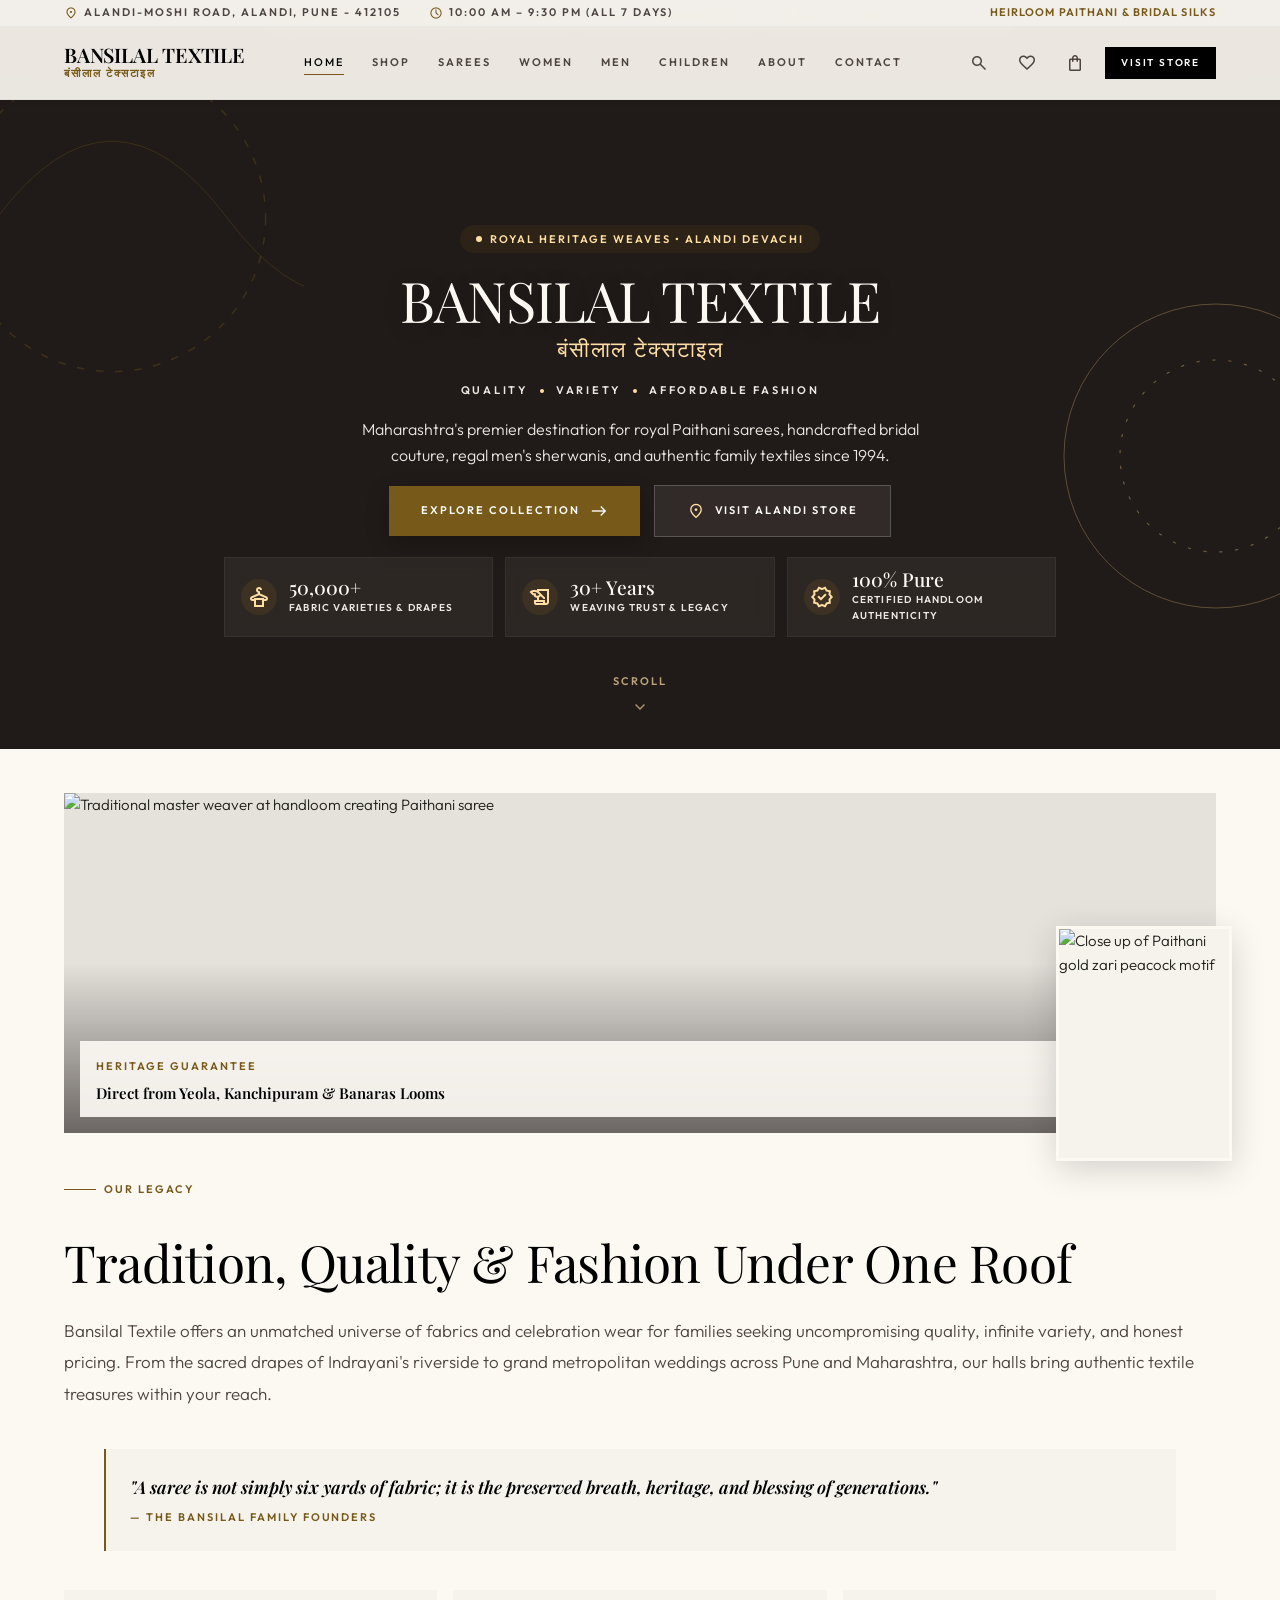
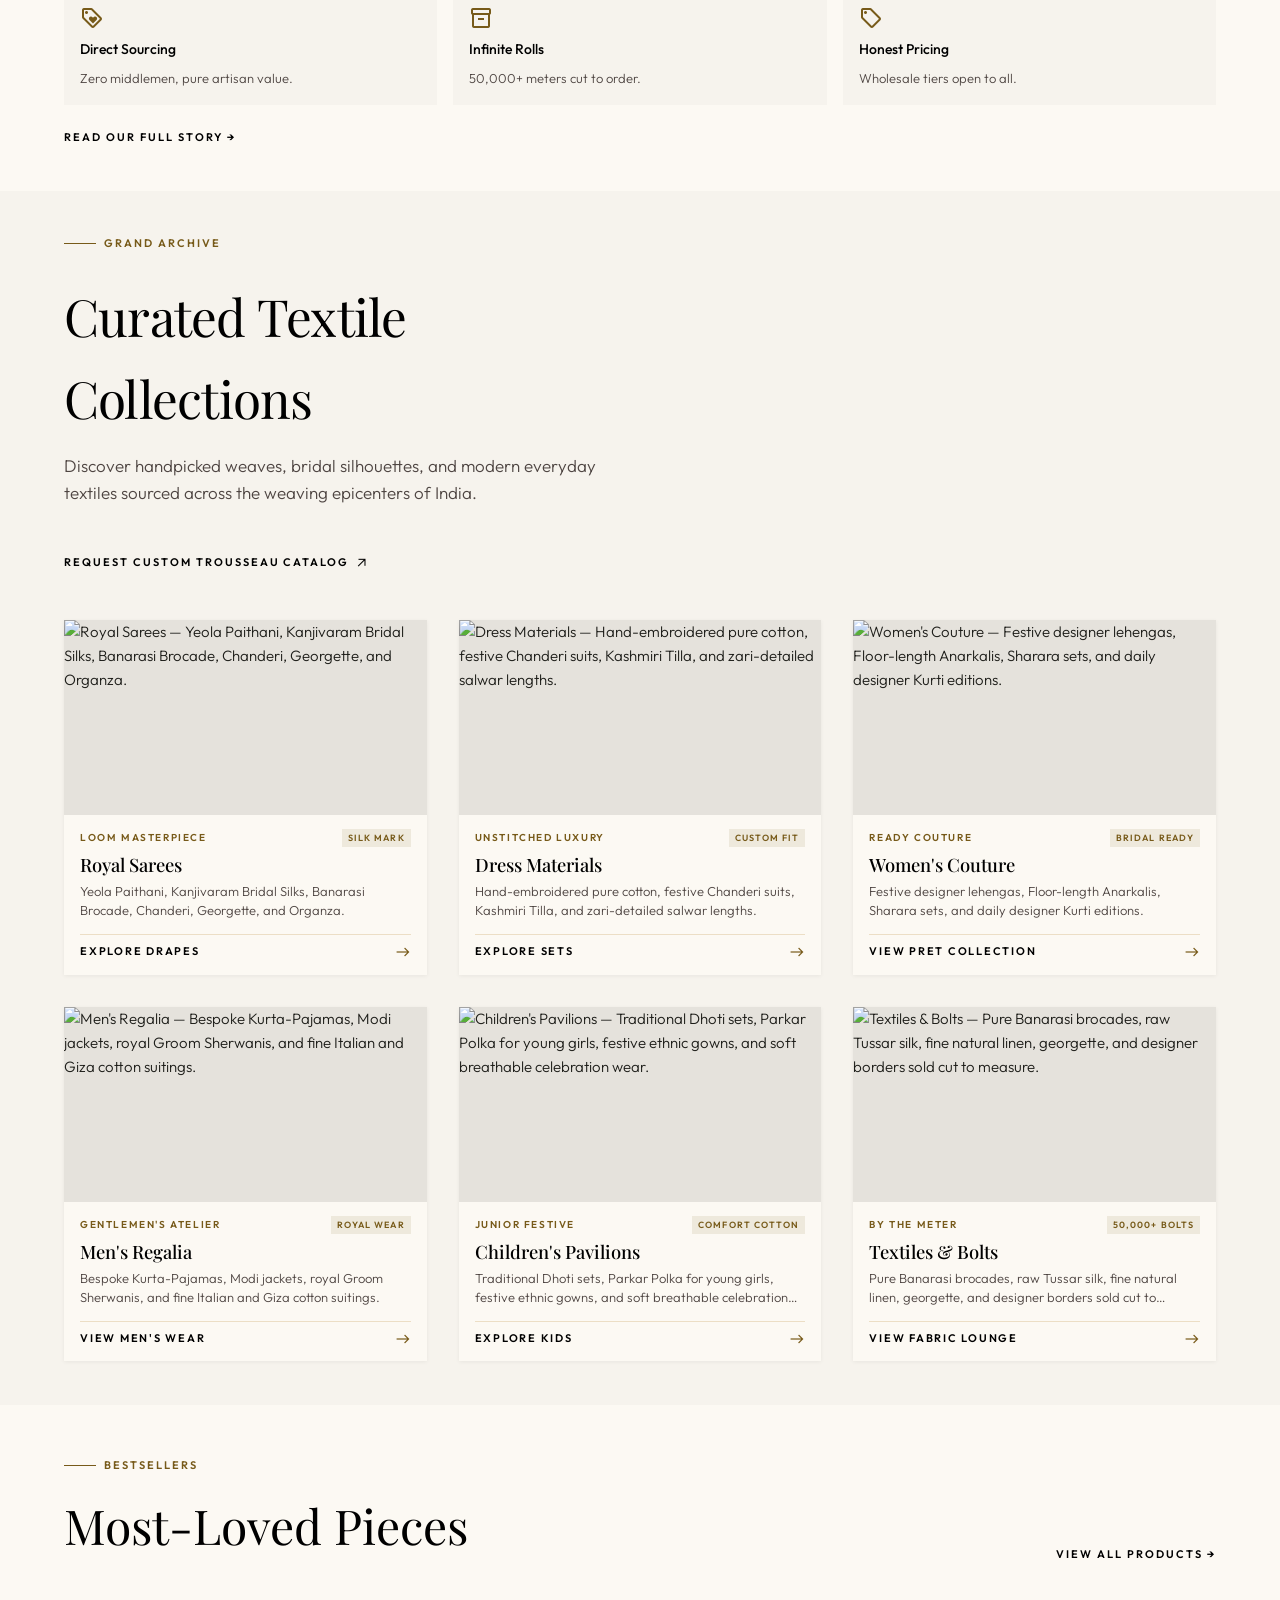
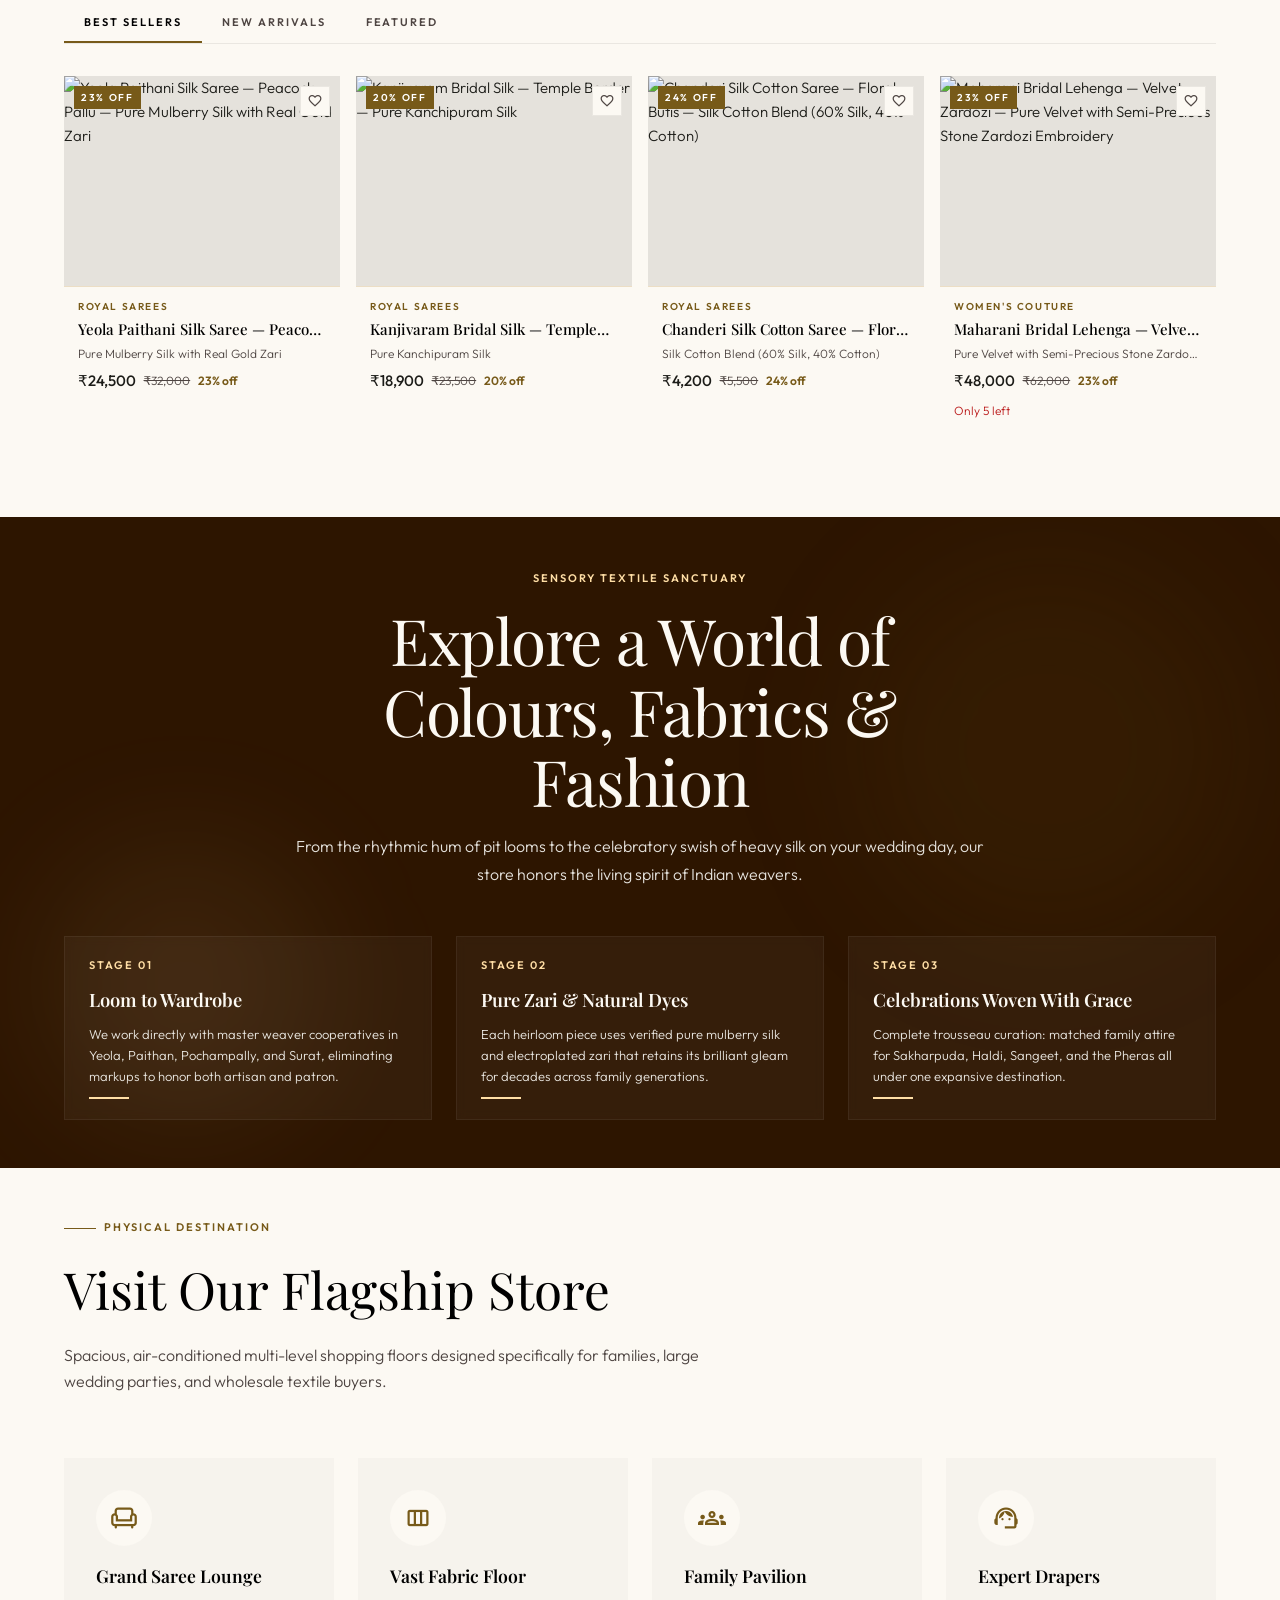
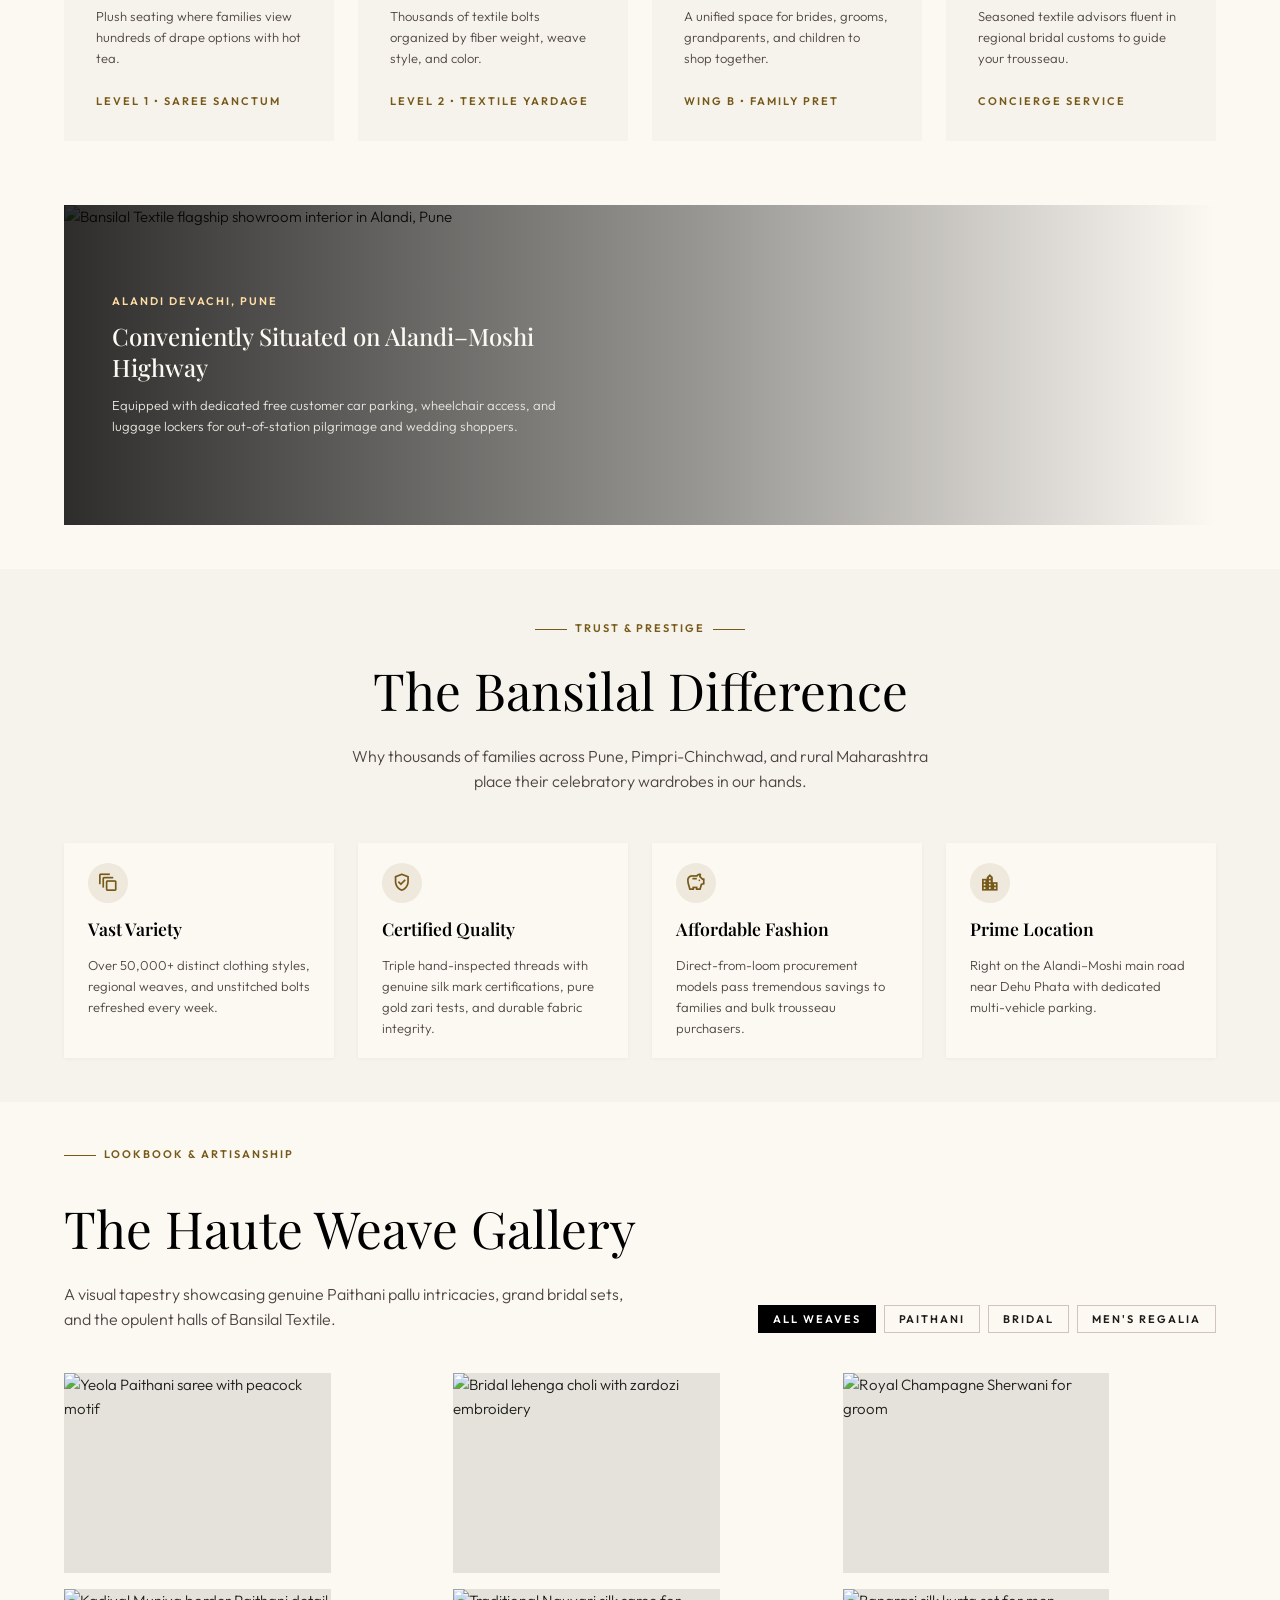
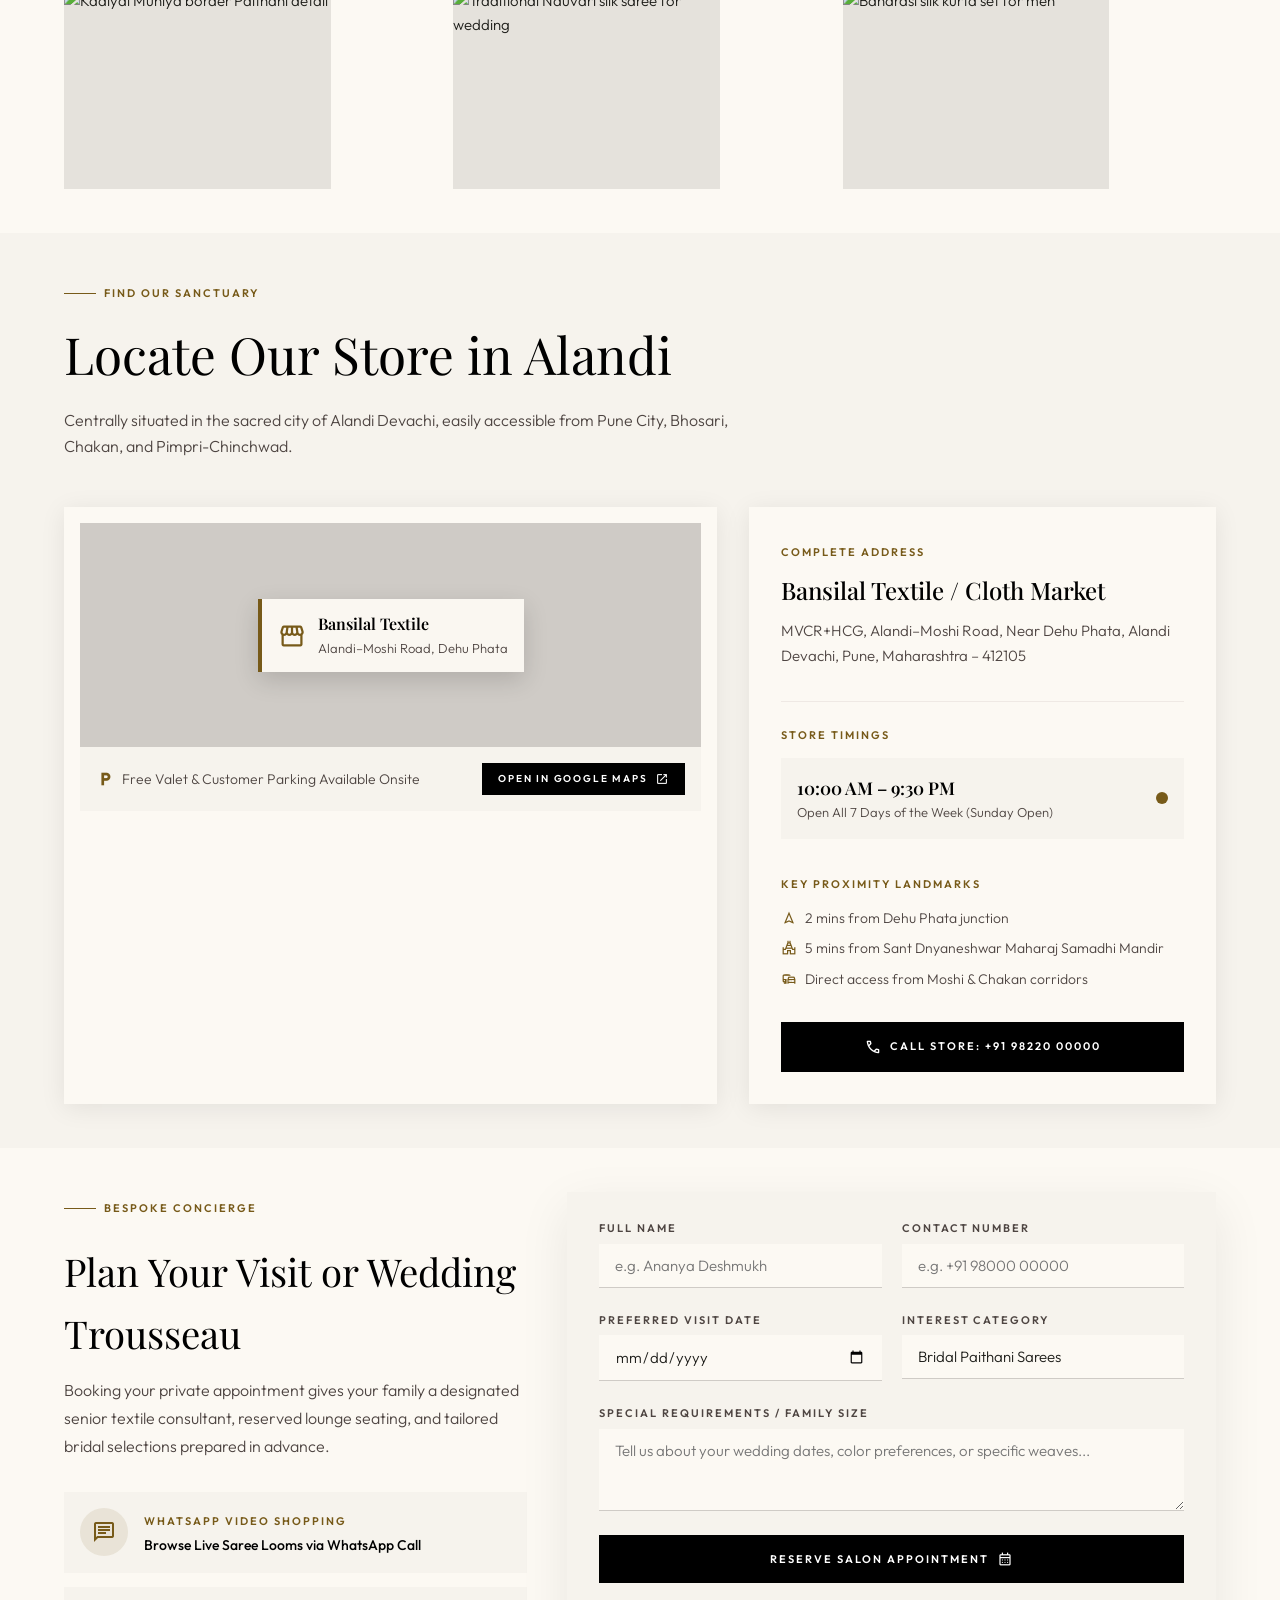
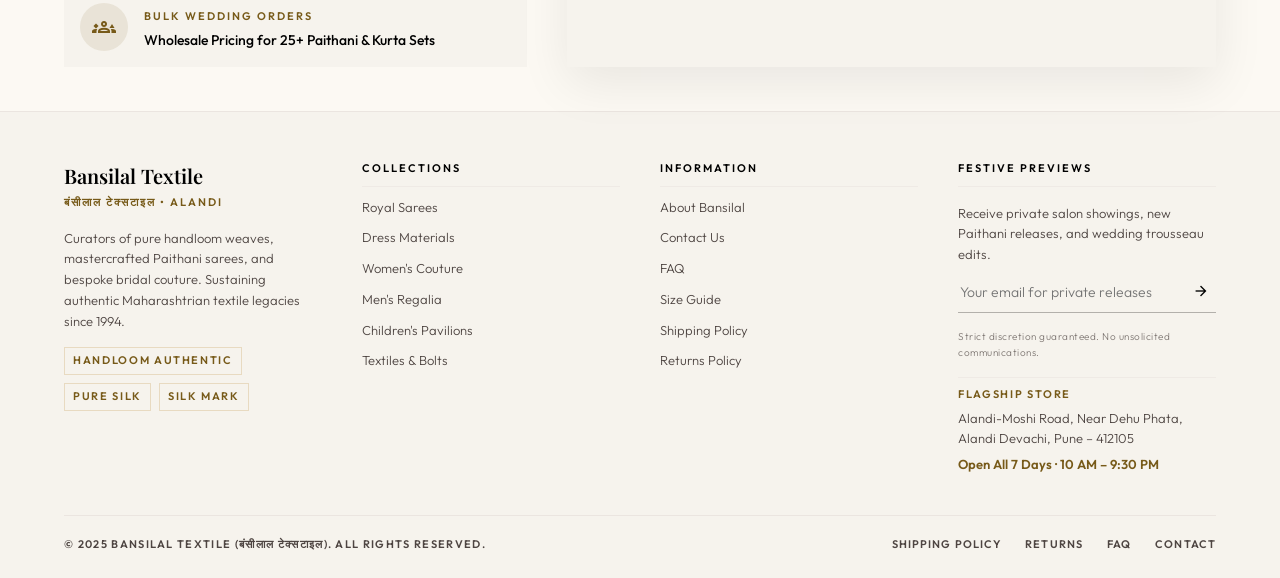
==== commit a8ab17d7: "feat: create index.html for Bansilal Textile e-commerce website" ====
--- a/index.html
+++ b/index.html
@@ -589,9 +589,6 @@
       gap: 0.75rem;
       border-left: 4px solid var(--color-secondary);
       max-width: 18rem;
-    }
-      border-left: 4px solid var(--color-secondary);
-      max-width: 20rem;
     }
 
     /* Appointment form */
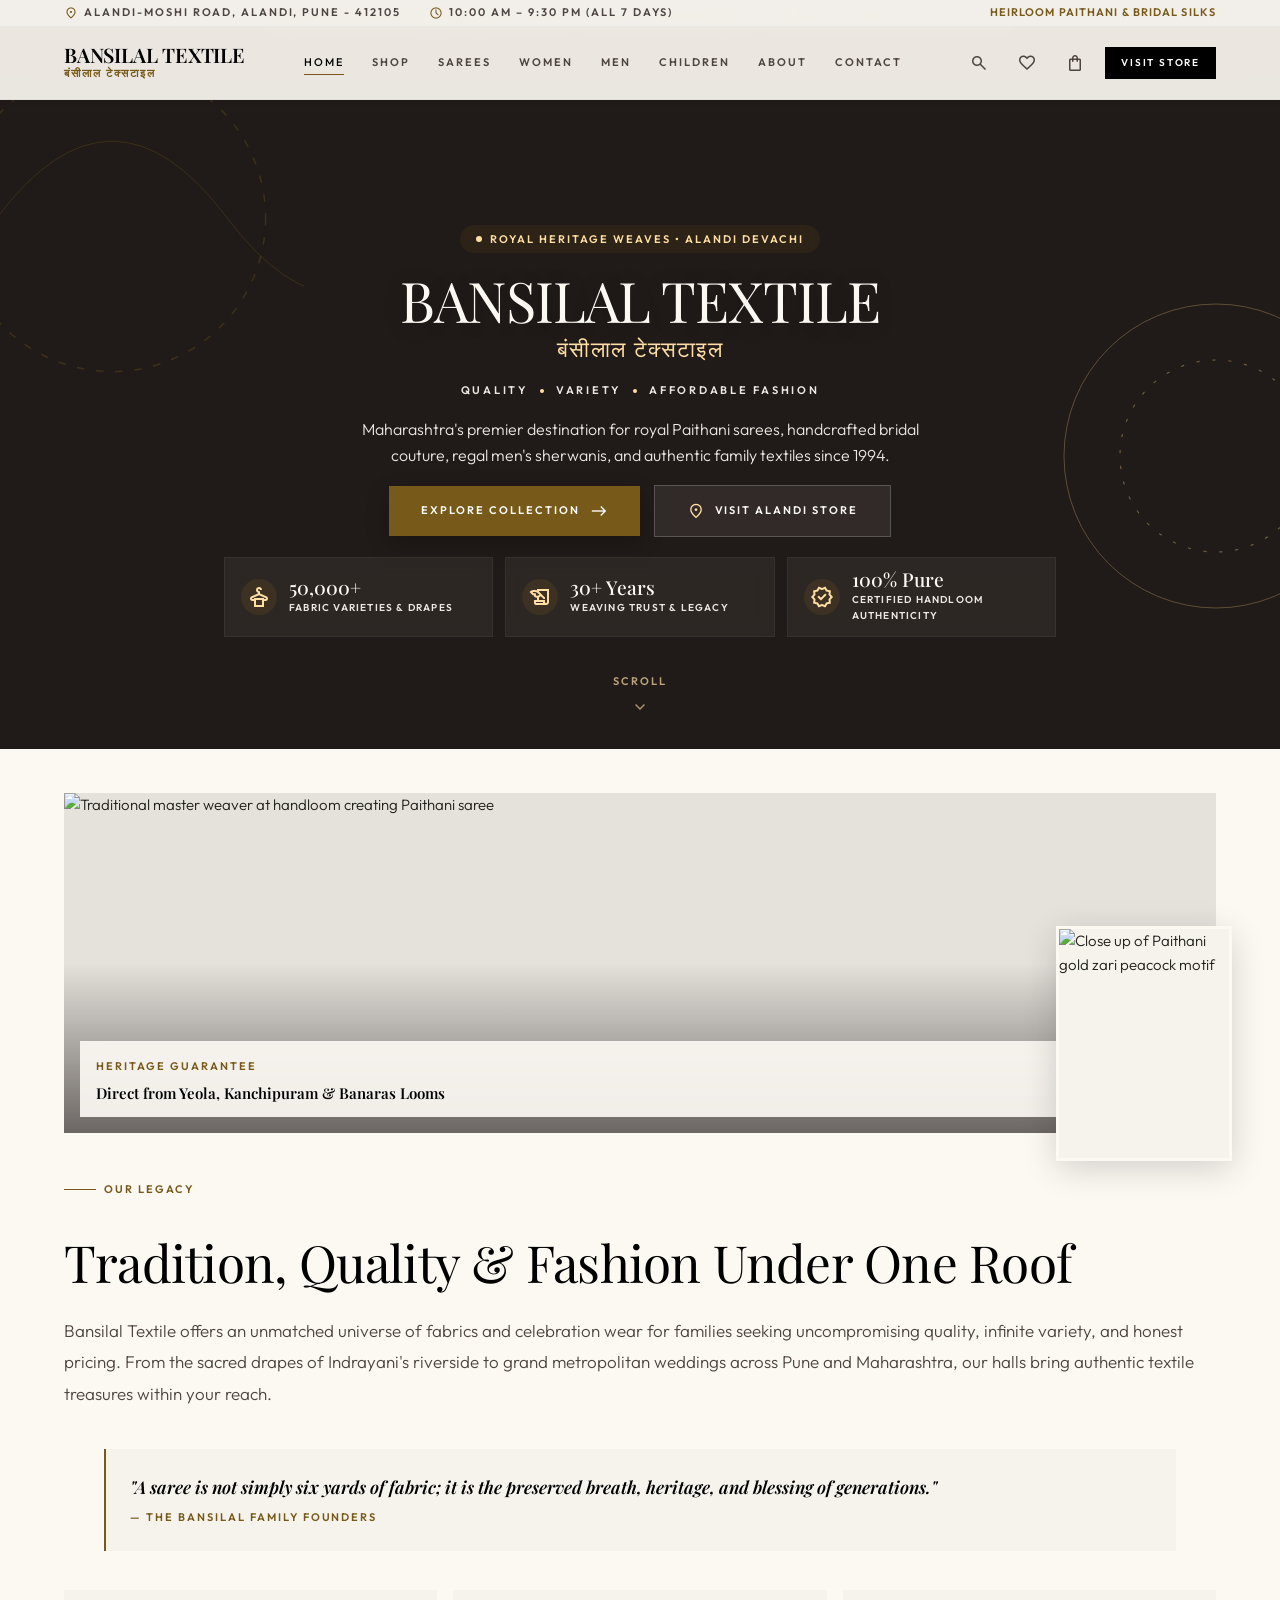
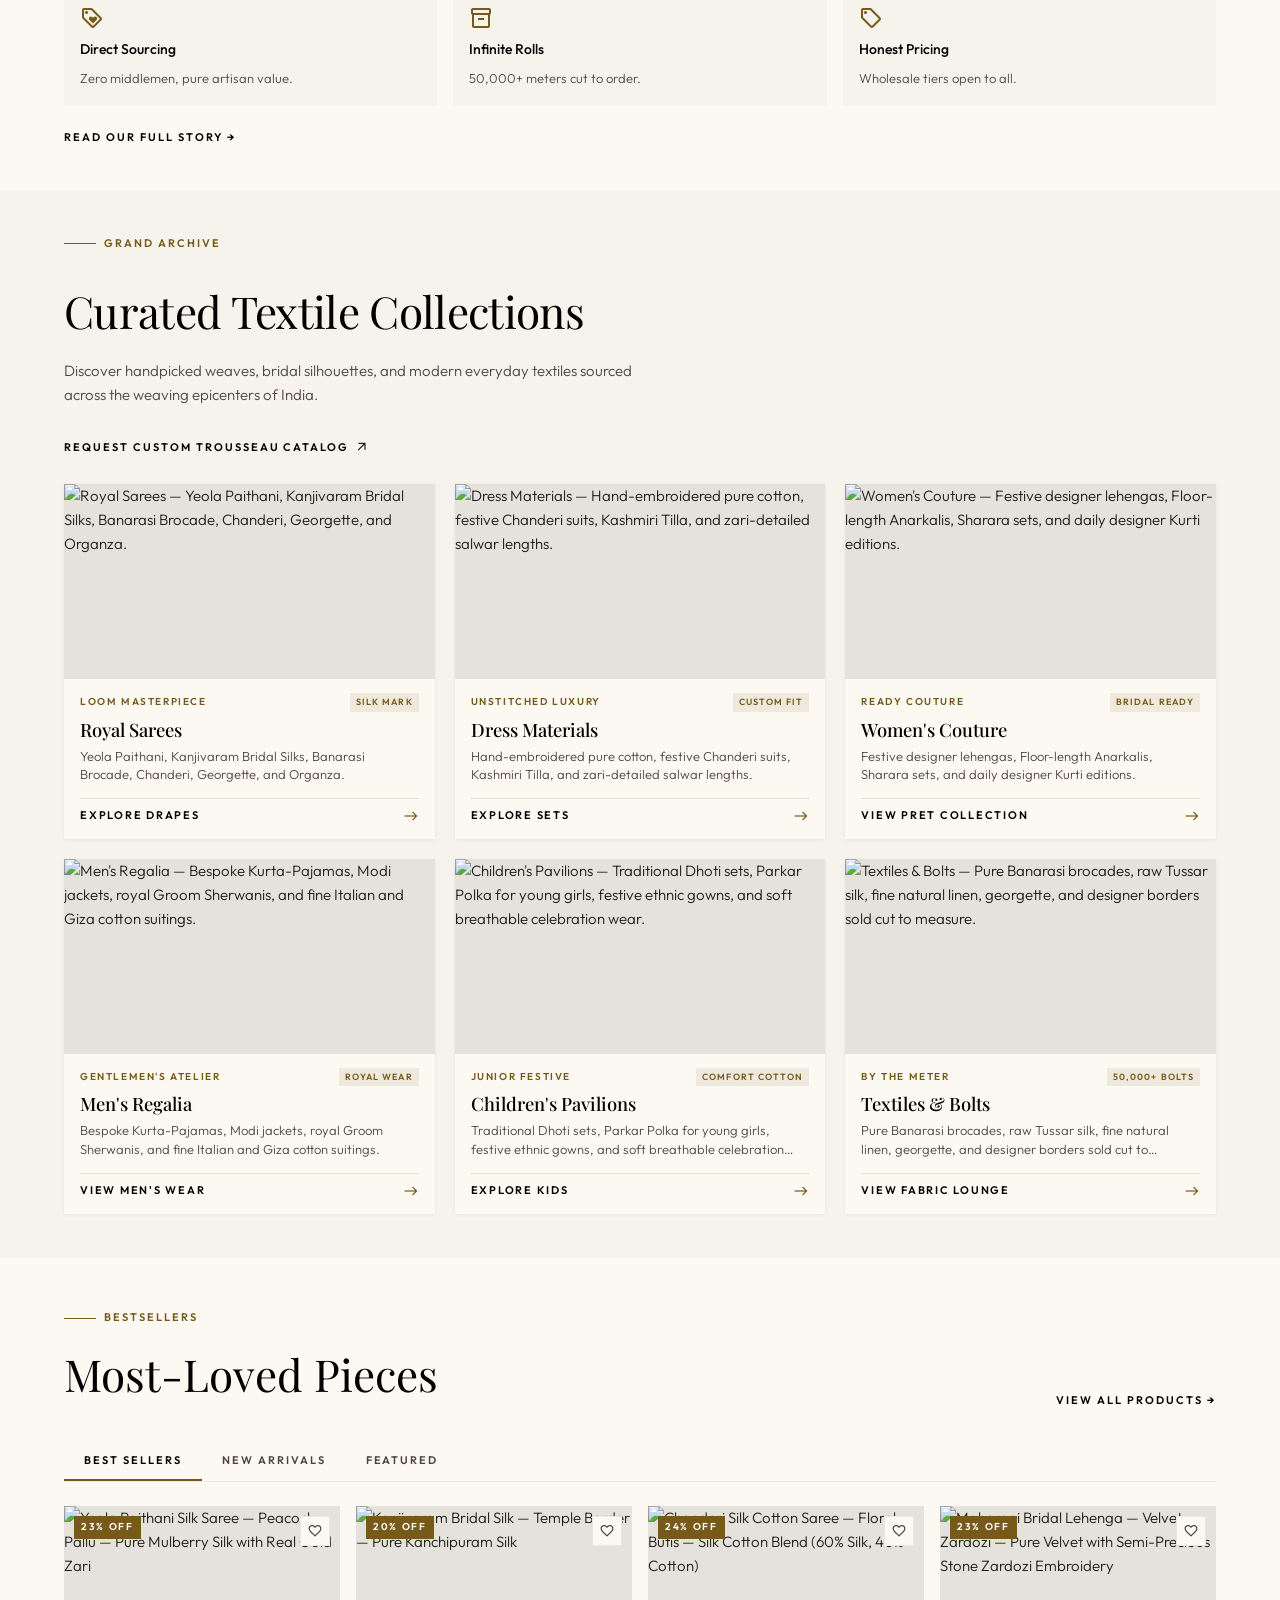
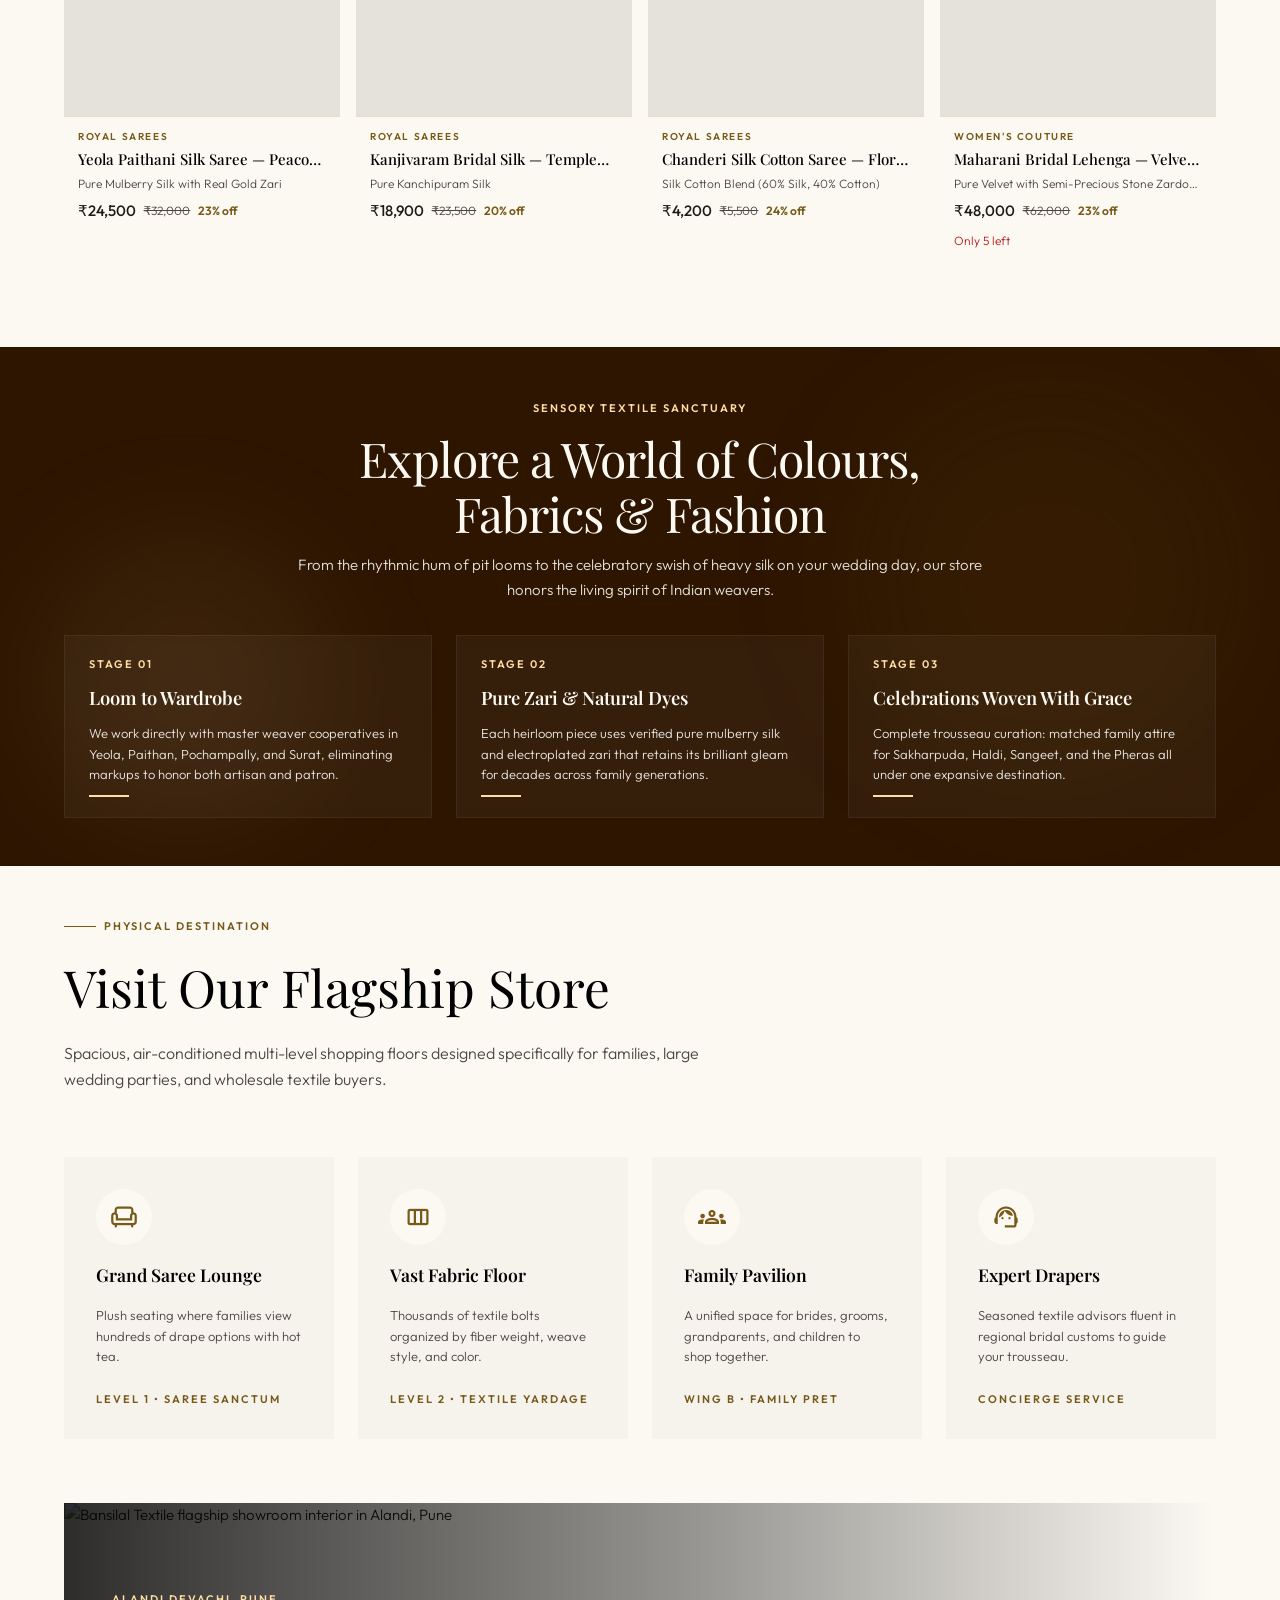
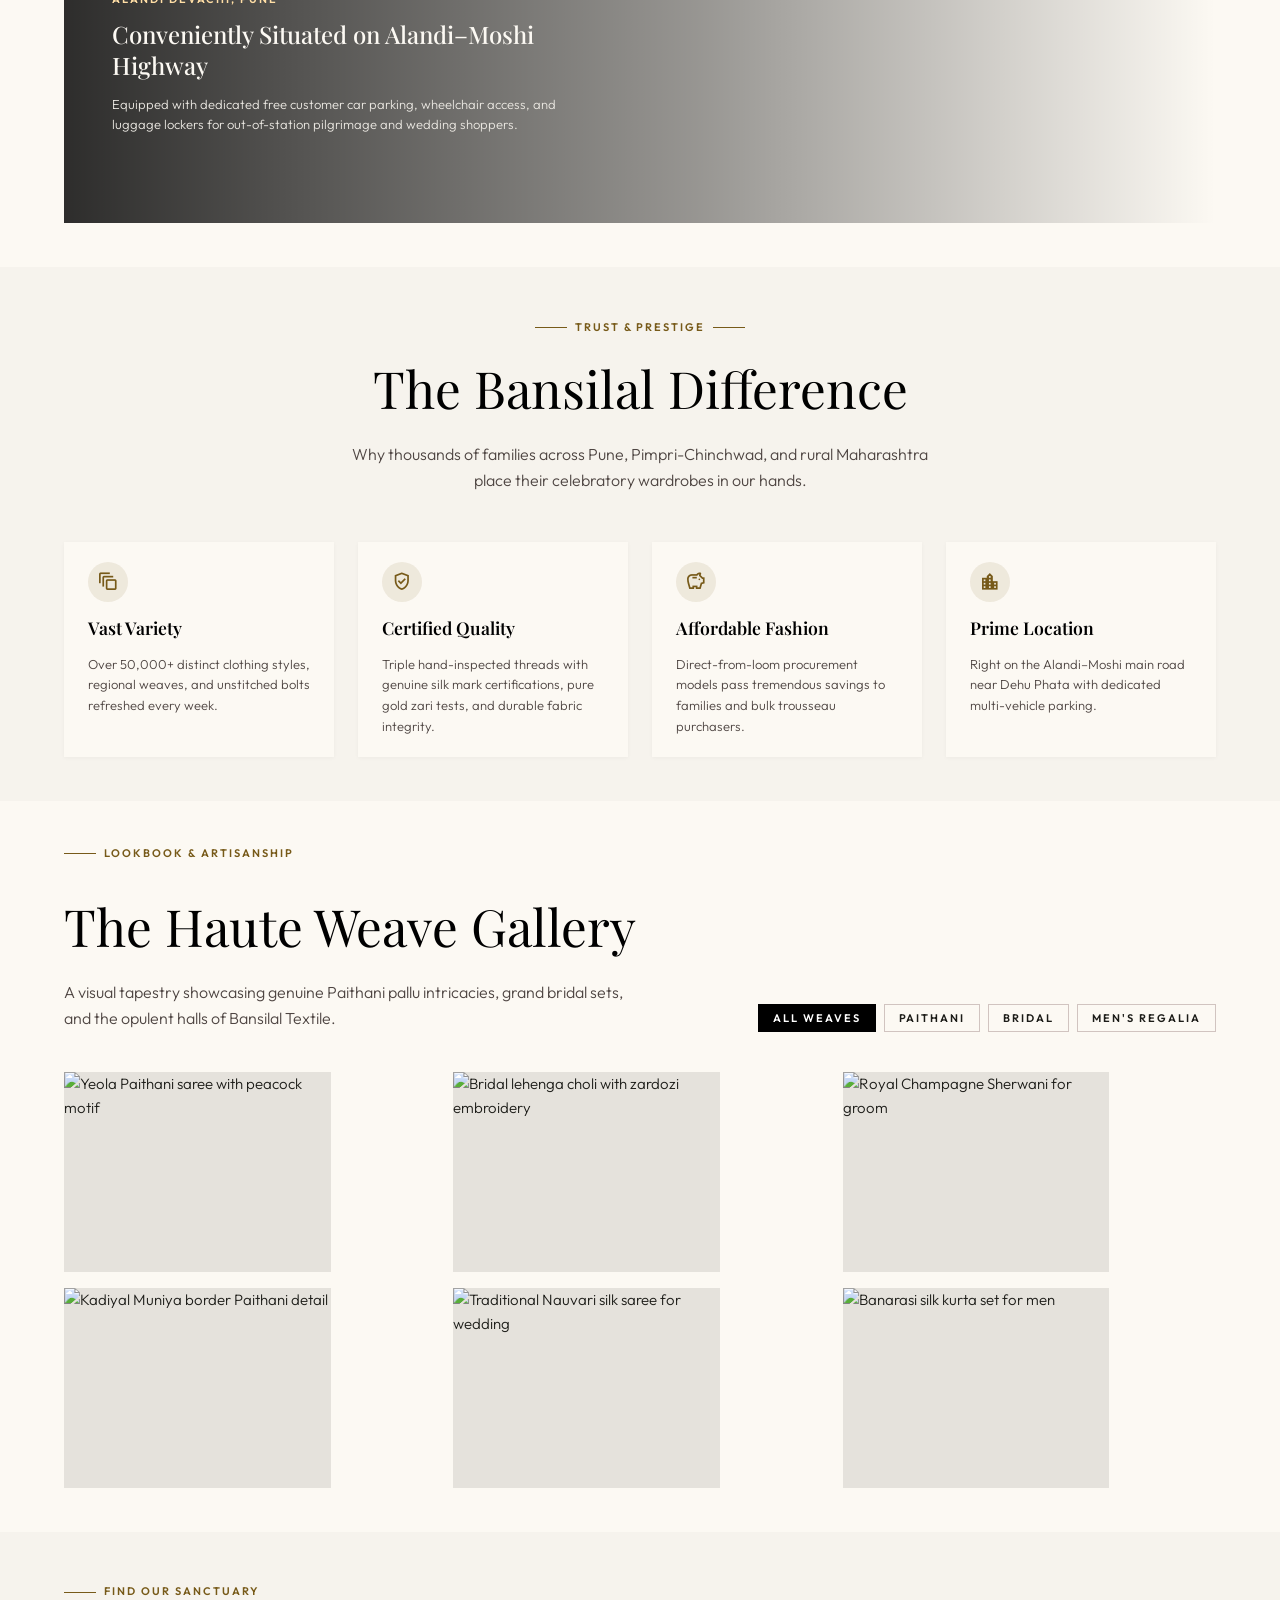
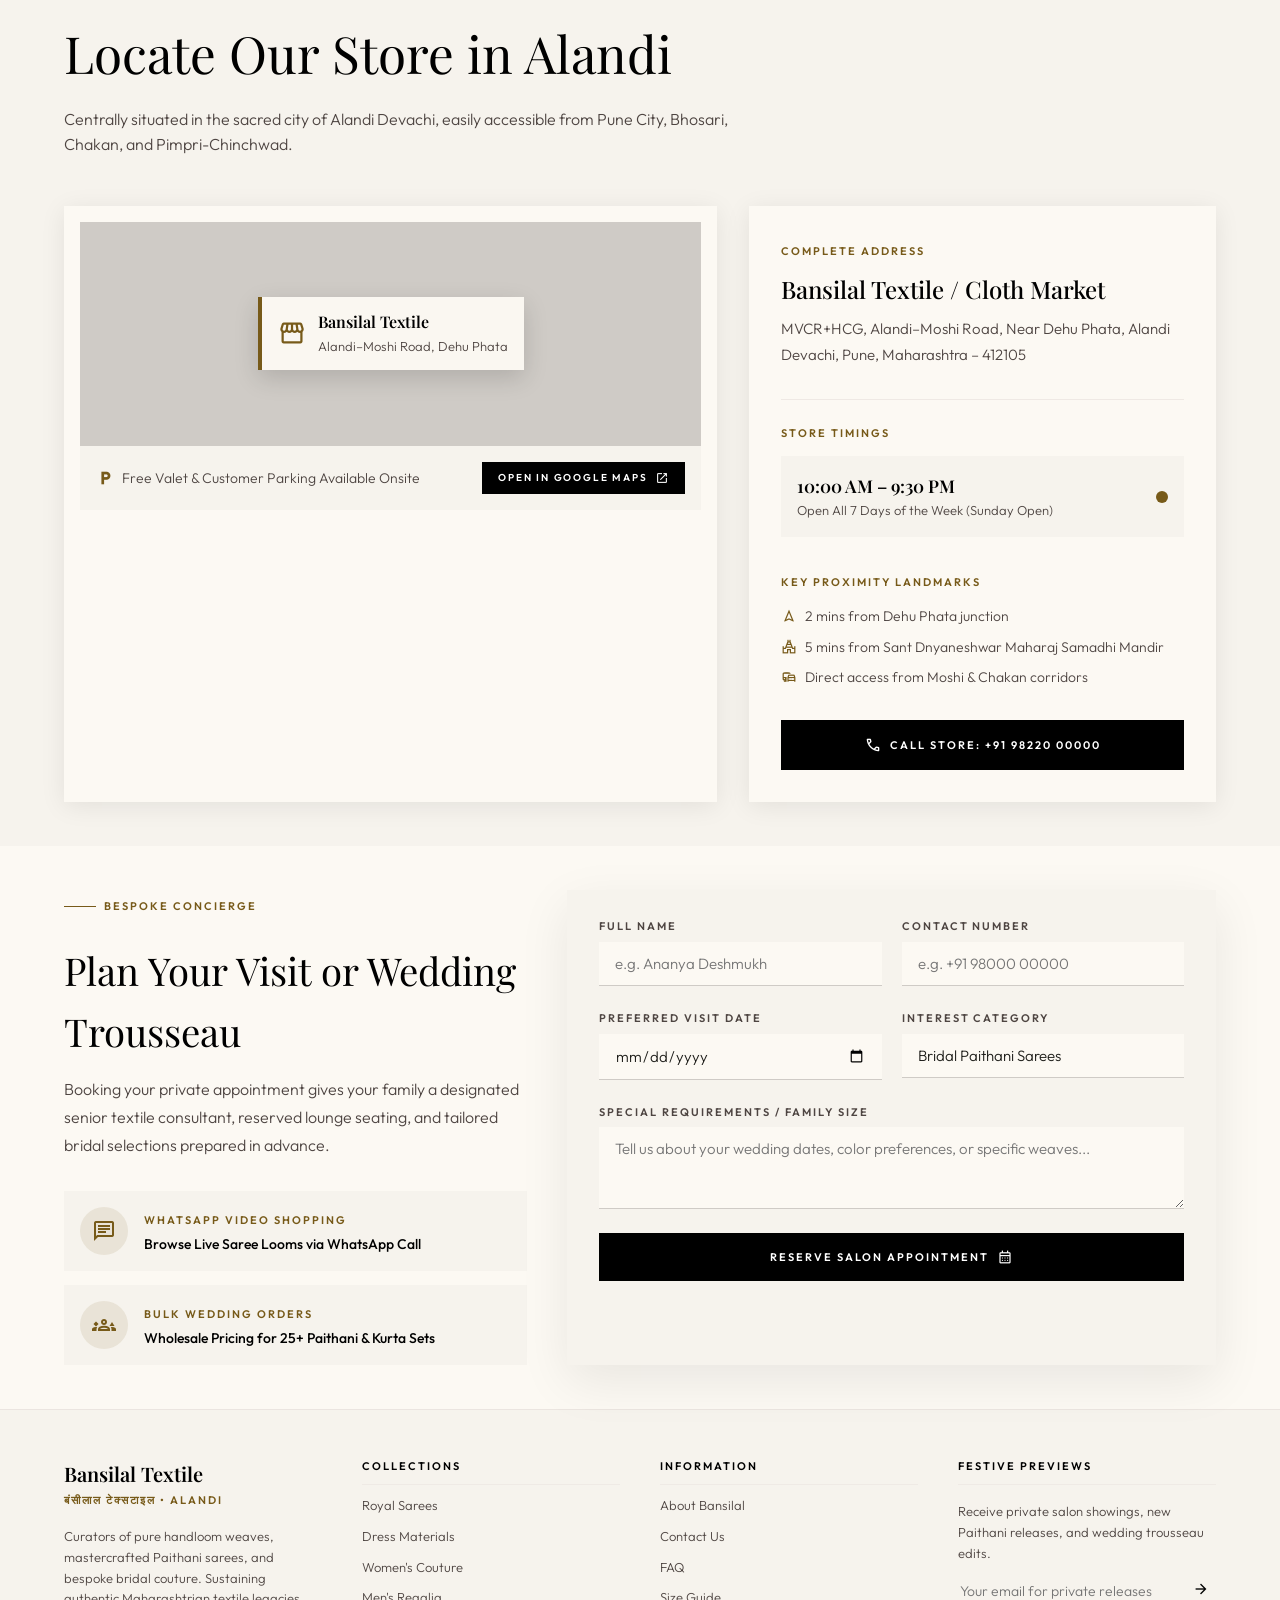
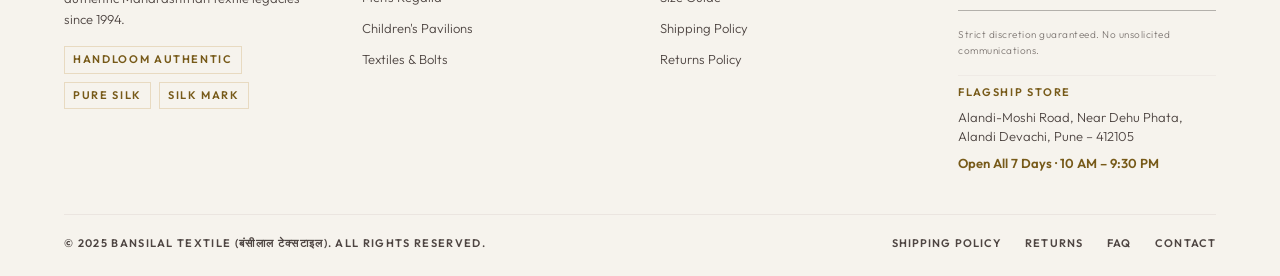
==== commit 7aeec194: "feat: create landing page and e-commerce structure for Bansilal Textile" ====
--- a/index.html
+++ b/index.html
@@ -783,15 +783,15 @@
     <!-- ===== COLLECTIONS ===== -->
     <section class="section-py" style="background:var(--color-surface-container-low);" id="collections" aria-labelledby="collections-heading">
       <div class="container">
-        <div style="display:flex;flex-direction:column;gap:1rem;margin-bottom:3rem;" class="reveal">
-          <div style="display:flex;flex-direction:column;gap:3rem;" class="md-row-between">
+        <div style="display:flex;flex-direction:column;gap:1rem;margin-bottom:1.75rem;" class="reveal">
+          <div style="display:flex;flex-direction:column;gap:2rem;" class="md-row-between">
             <div style="display:flex;flex-direction:column;gap:0.75rem;max-width:36rem;">
               <div class="section-label">
                 <span class="section-label__line"></span>
                 <span class="section-label__text">Grand Archive</span>
               </div>
-              <h2 id="collections-heading" style="font-family:var(--font-display);font-size:clamp(2rem,4vw,3.25rem);font-weight:400;letter-spacing:-0.015em;color:var(--color-primary);">Curated Textile Collections</h2>
-              <p style="font-size:1.0625rem;font-weight:300;color:var(--color-on-surface-variant);">Discover handpicked weaves, bridal silhouettes, and modern everyday textiles sourced across the weaving epicenters of India.</p>
+              <h2 id="collections-heading" style="font-family:var(--font-display);font-size:clamp(1.75rem,3.5vw,2.75rem);font-weight:400;letter-spacing:-0.015em;color:var(--color-primary);">Curated Textile Collections</h2>
+              <p style="font-size:0.9375rem;font-weight:300;color:var(--color-on-surface-variant);">Discover handpicked weaves, bridal silhouettes, and modern everyday textiles sourced across the weaving epicenters of India.</p>
             </div>
             <a href="shop.html" class="btn-ghost" style="align-self:flex-start;white-space:nowrap;">
               Request Custom Trousseau Catalog
@@ -801,7 +801,7 @@
         </div>
 
         <!-- 6-grid -->
-        <div style="display:grid;grid-template-columns:repeat(1,1fr);gap:2rem;" id="collections-grid" class="reveal reveal-delay-1">
+        <div style="display:grid;grid-template-columns:repeat(1,1fr);gap:1.25rem;" id="collections-grid" class="reveal reveal-delay-1">
           <!-- filled by JS -->
         </div>
       </div>
@@ -810,16 +810,16 @@
     <!-- ===== FEATURED PRODUCTS ===== -->
     <section class="section-py" style="background:var(--color-surface);" aria-labelledby="featured-heading">
       <div class="container">
-        <div style="display:flex;align-items:flex-end;justify-content:space-between;gap:1rem;margin-bottom:2.5rem;flex-wrap:wrap;" class="reveal">
+        <div style="display:flex;align-items:flex-end;justify-content:space-between;gap:1rem;margin-bottom:2rem;flex-wrap:wrap;" class="reveal">
           <div>
             <div class="section-label"><span class="section-label__line"></span><span class="section-label__text">Bestsellers</span></div>
-            <h2 id="featured-heading" style="font-family:var(--font-display);font-size:clamp(1.75rem,4vw,3rem);font-weight:400;color:var(--color-primary);">Most-Loved Pieces</h2>
+            <h2 id="featured-heading" style="font-family:var(--font-display);font-size:clamp(1.75rem,3.5vw,2.75rem);font-weight:400;color:var(--color-primary);">Most-Loved Pieces</h2>
           </div>
           <a href="shop.html" class="btn-ghost">View All Products →</a>
         </div>
 
         <!-- Tab bar -->
-        <div class="tab-bar reveal reveal-delay-1" style="margin-bottom:2rem;">
+        <div class="tab-bar reveal reveal-delay-1" style="margin-bottom:1.5rem;">
           <button class="tab-btn is-active" data-tab="bestsellers" onclick="switchProductTab(this,'bestsellers')">Best Sellers</button>
           <button class="tab-btn" data-tab="new-arrivals" onclick="switchProductTab(this,'new-arrivals')">New Arrivals</button>
           <button class="tab-btn" data-tab="featured" onclick="switchProductTab(this,'featured')">Featured</button>
@@ -837,10 +837,10 @@
       <div class="parallax-break__glow1" aria-hidden="true"></div>
       <div class="parallax-break__glow2" aria-hidden="true"></div>
       <div class="parallax-break__content container">
-        <div style="text-align:center;max-width:44rem;margin:0 auto;margin-bottom:3rem;" class="reveal">
+        <div style="text-align:center;max-width:44rem;margin:0 auto;margin-bottom:2rem;" class="reveal">
           <span class="text-label-caps" style="color:var(--color-secondary-fixed);">Sensory Textile Sanctuary</span>
-          <h2 style="font-family:var(--font-display);font-size:clamp(2.25rem,6vw,4rem);font-weight:400;letter-spacing:-0.02em;color:var(--color-surface-bright);margin-top:1rem;line-height:1.1;">Explore a World of Colours, Fabrics &amp; Fashion</h2>
-          <p style="font-size:1rem;font-weight:300;color:var(--color-surface-container-highest);margin-top:1rem;line-height:1.75;">From the rhythmic hum of pit looms to the celebratory swish of heavy silk on your wedding day, our store honors the living spirit of Indian weavers.</p>
+          <h2 style="font-family:var(--font-display);font-size:clamp(1.75rem,4.5vw,3rem);font-weight:400;letter-spacing:-0.02em;color:var(--color-surface-bright);margin-top:0.75rem;line-height:1.15;">Explore a World of Colours, Fabrics &amp; Fashion</h2>
+          <p style="font-size:0.9375rem;font-weight:300;color:var(--color-surface-container-highest);margin-top:0.75rem;line-height:1.65;">From the rhythmic hum of pit looms to the celebratory swish of heavy silk on your wedding day, our store honors the living spirit of Indian weavers.</p>
         </div>
         <div class="reveal reveal-delay-1">
           <div class="stage-grid">
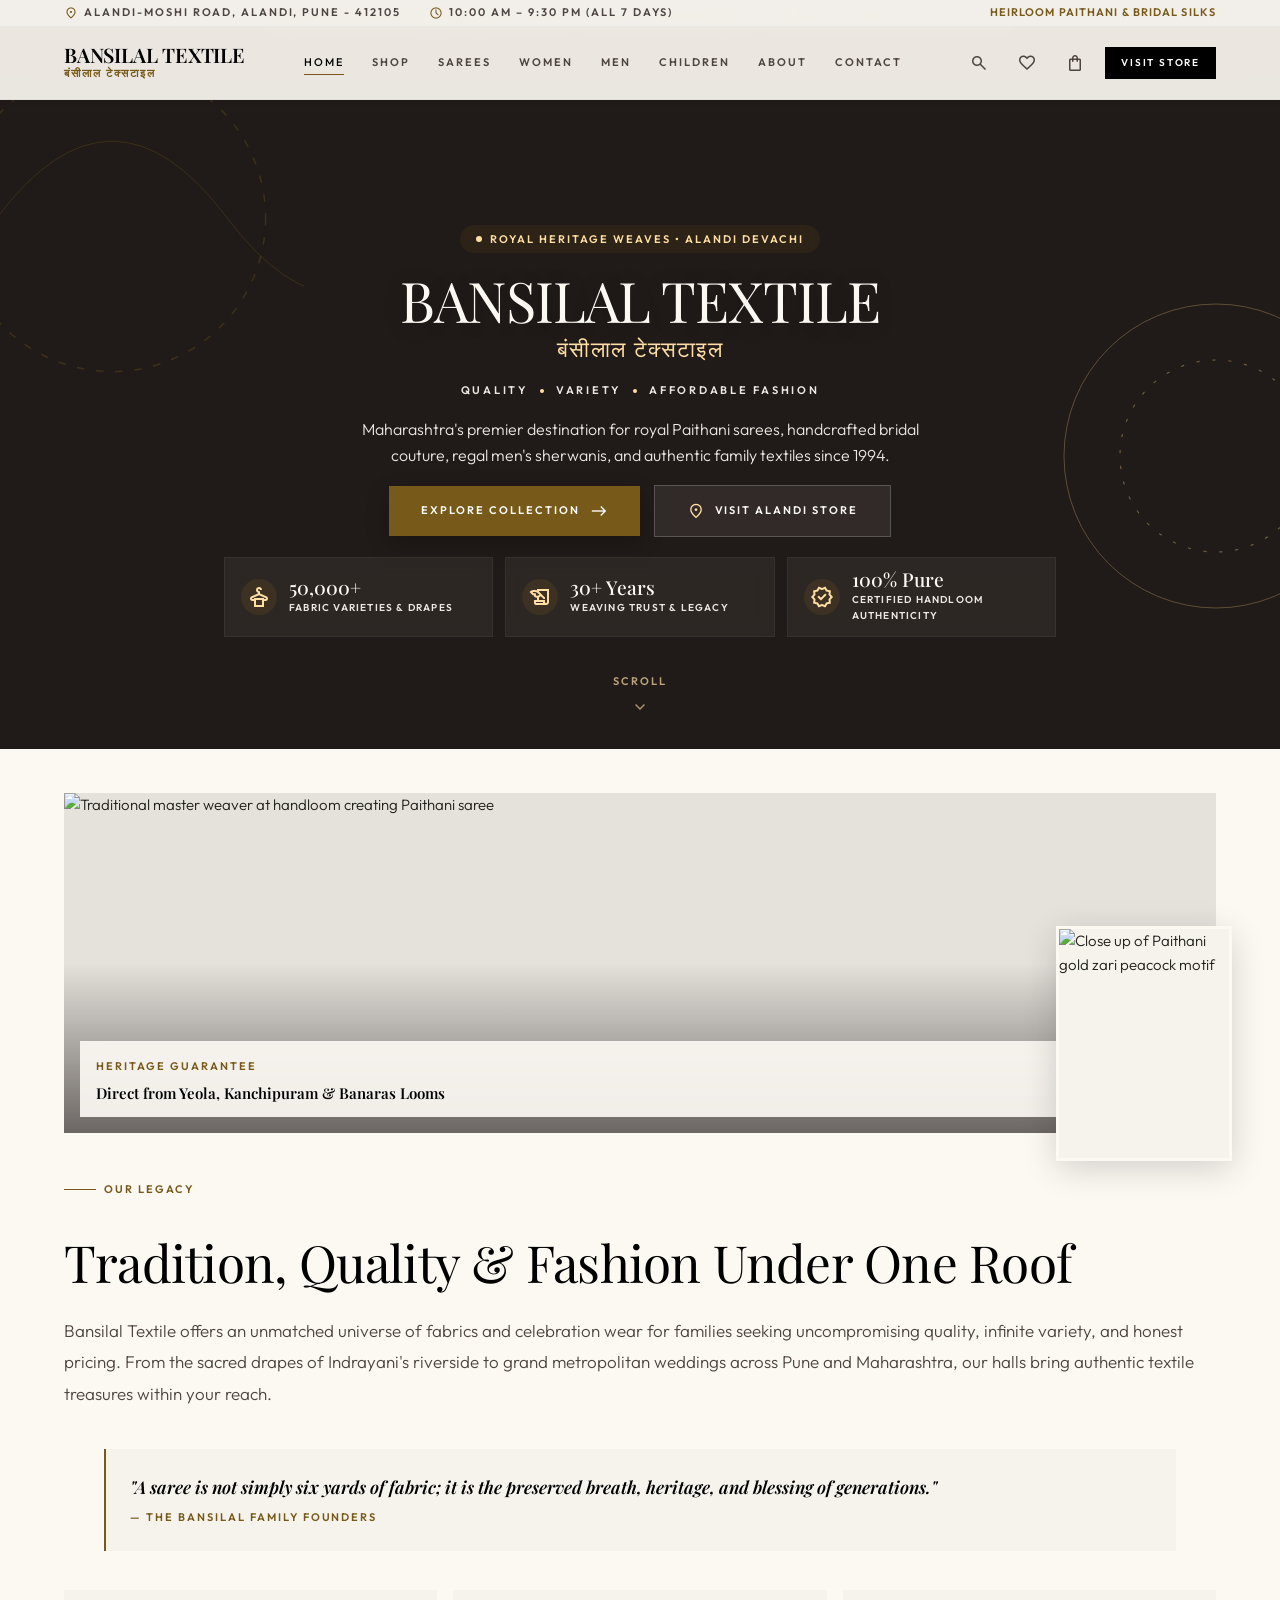
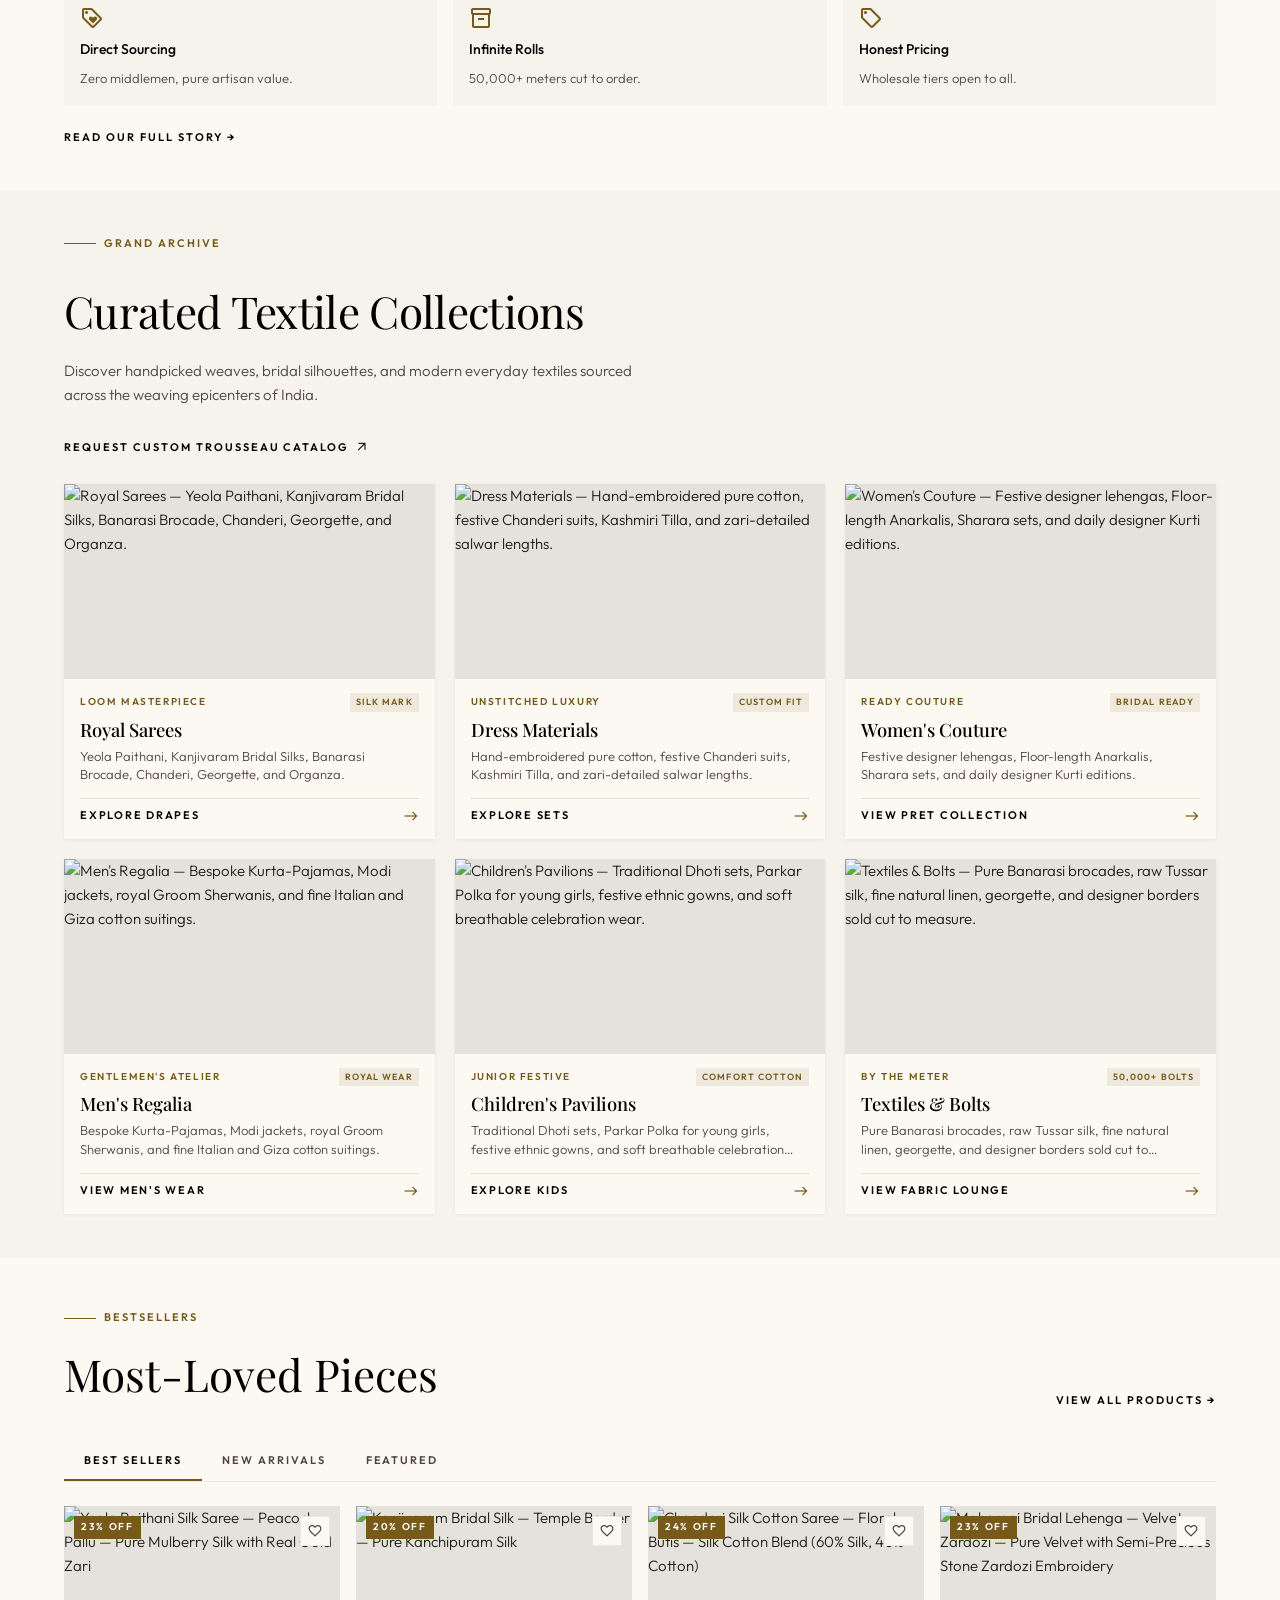
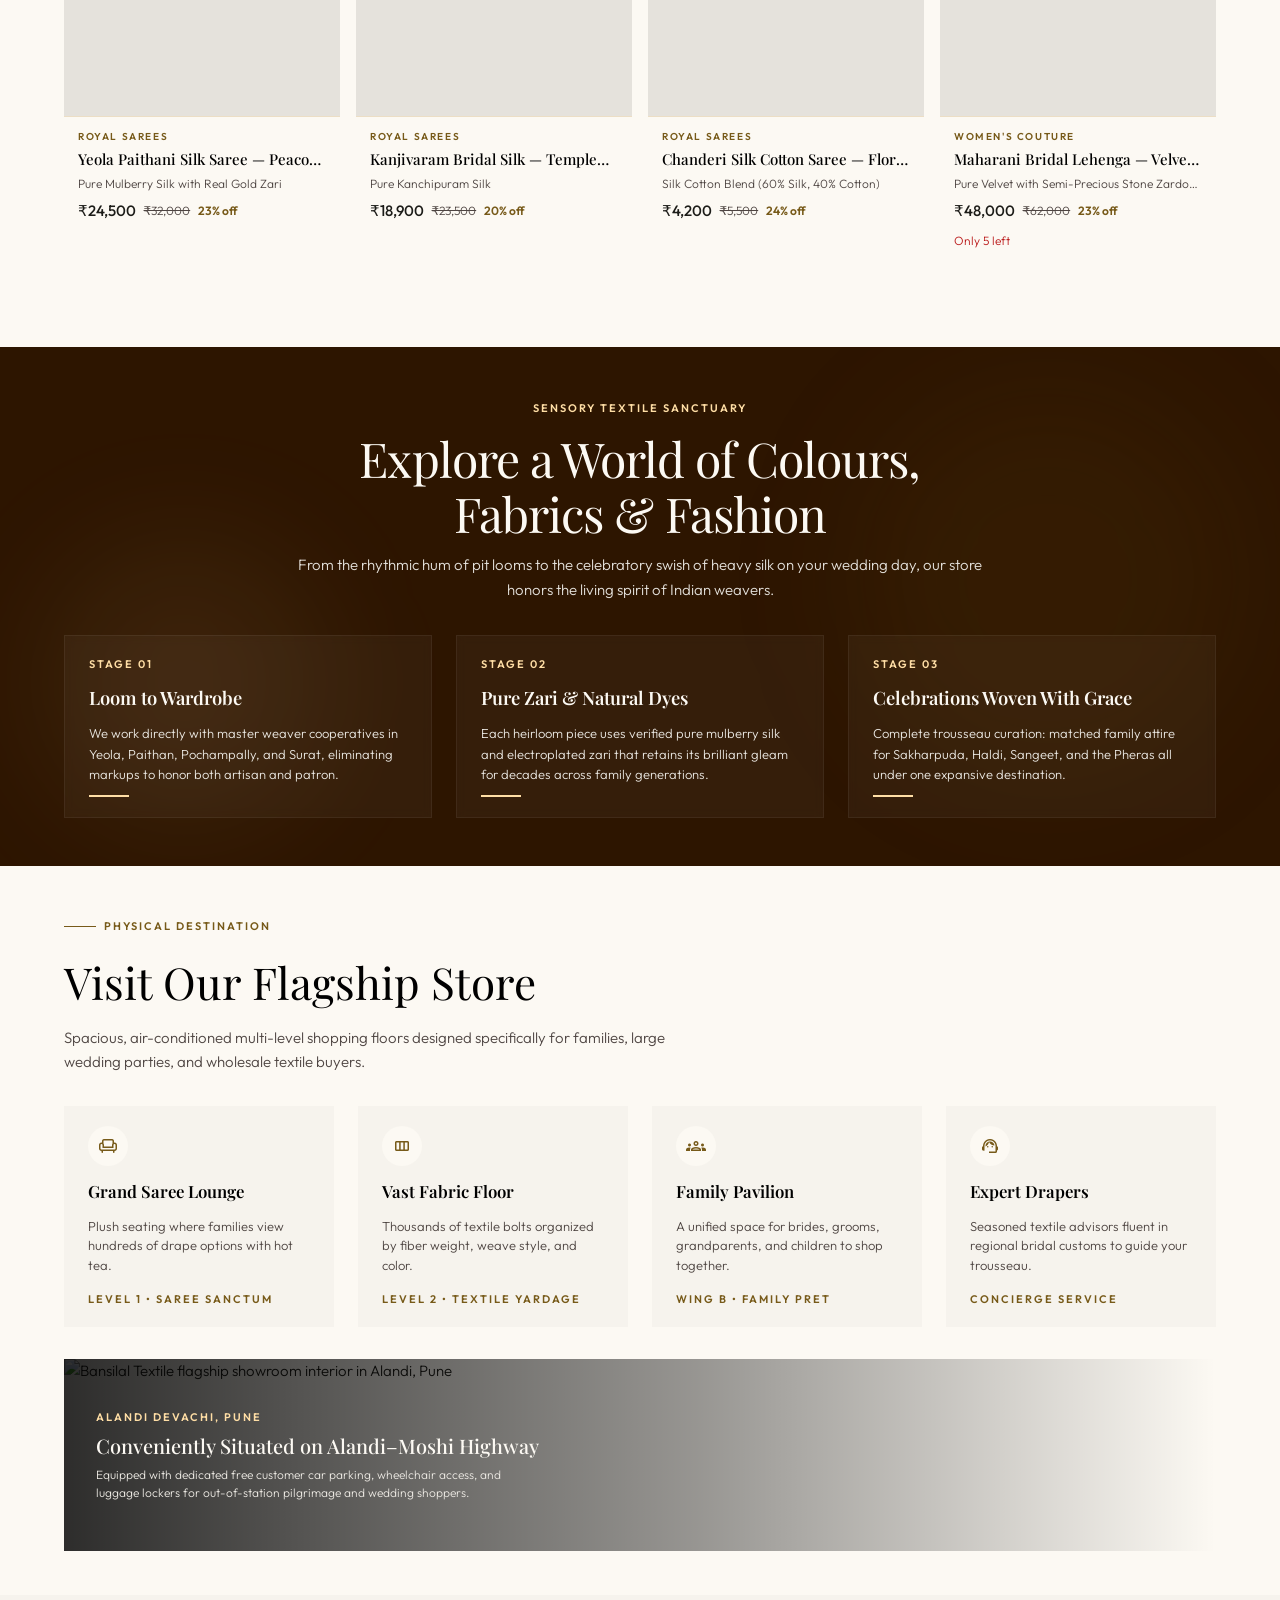
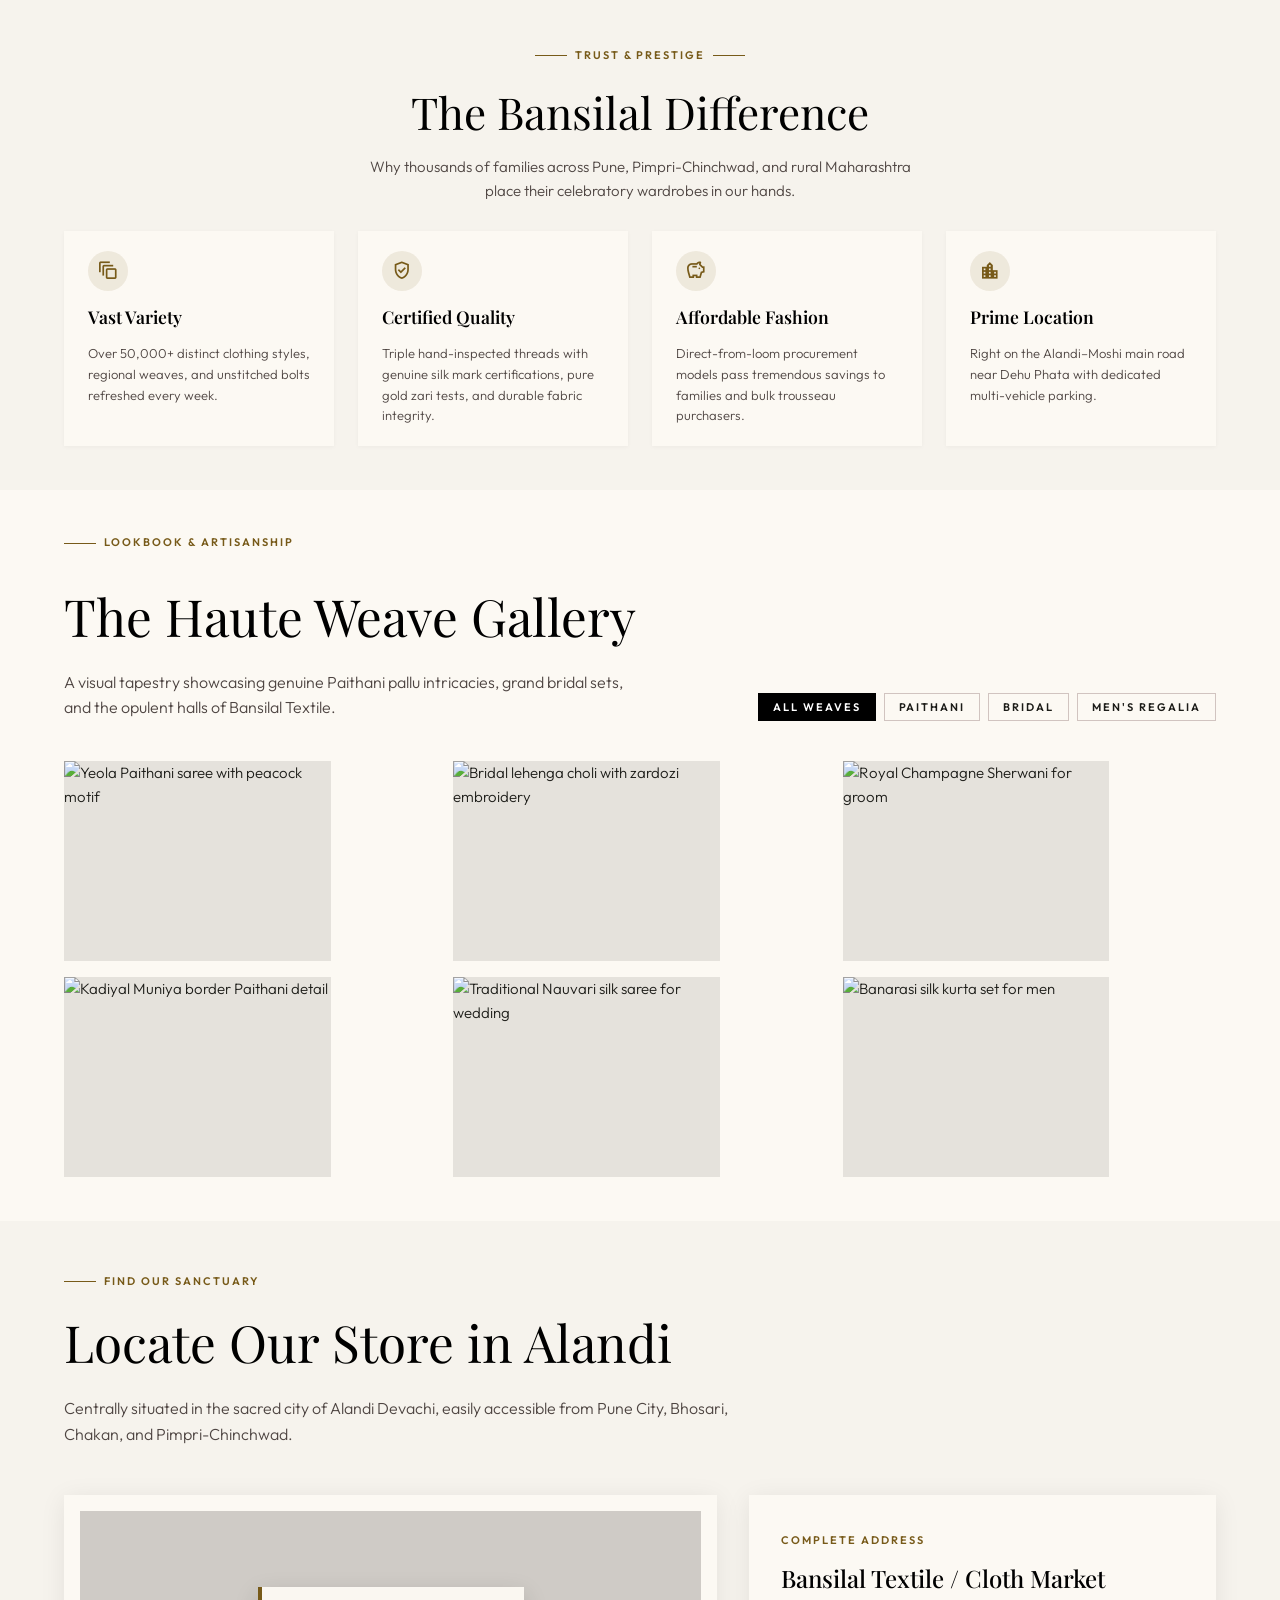
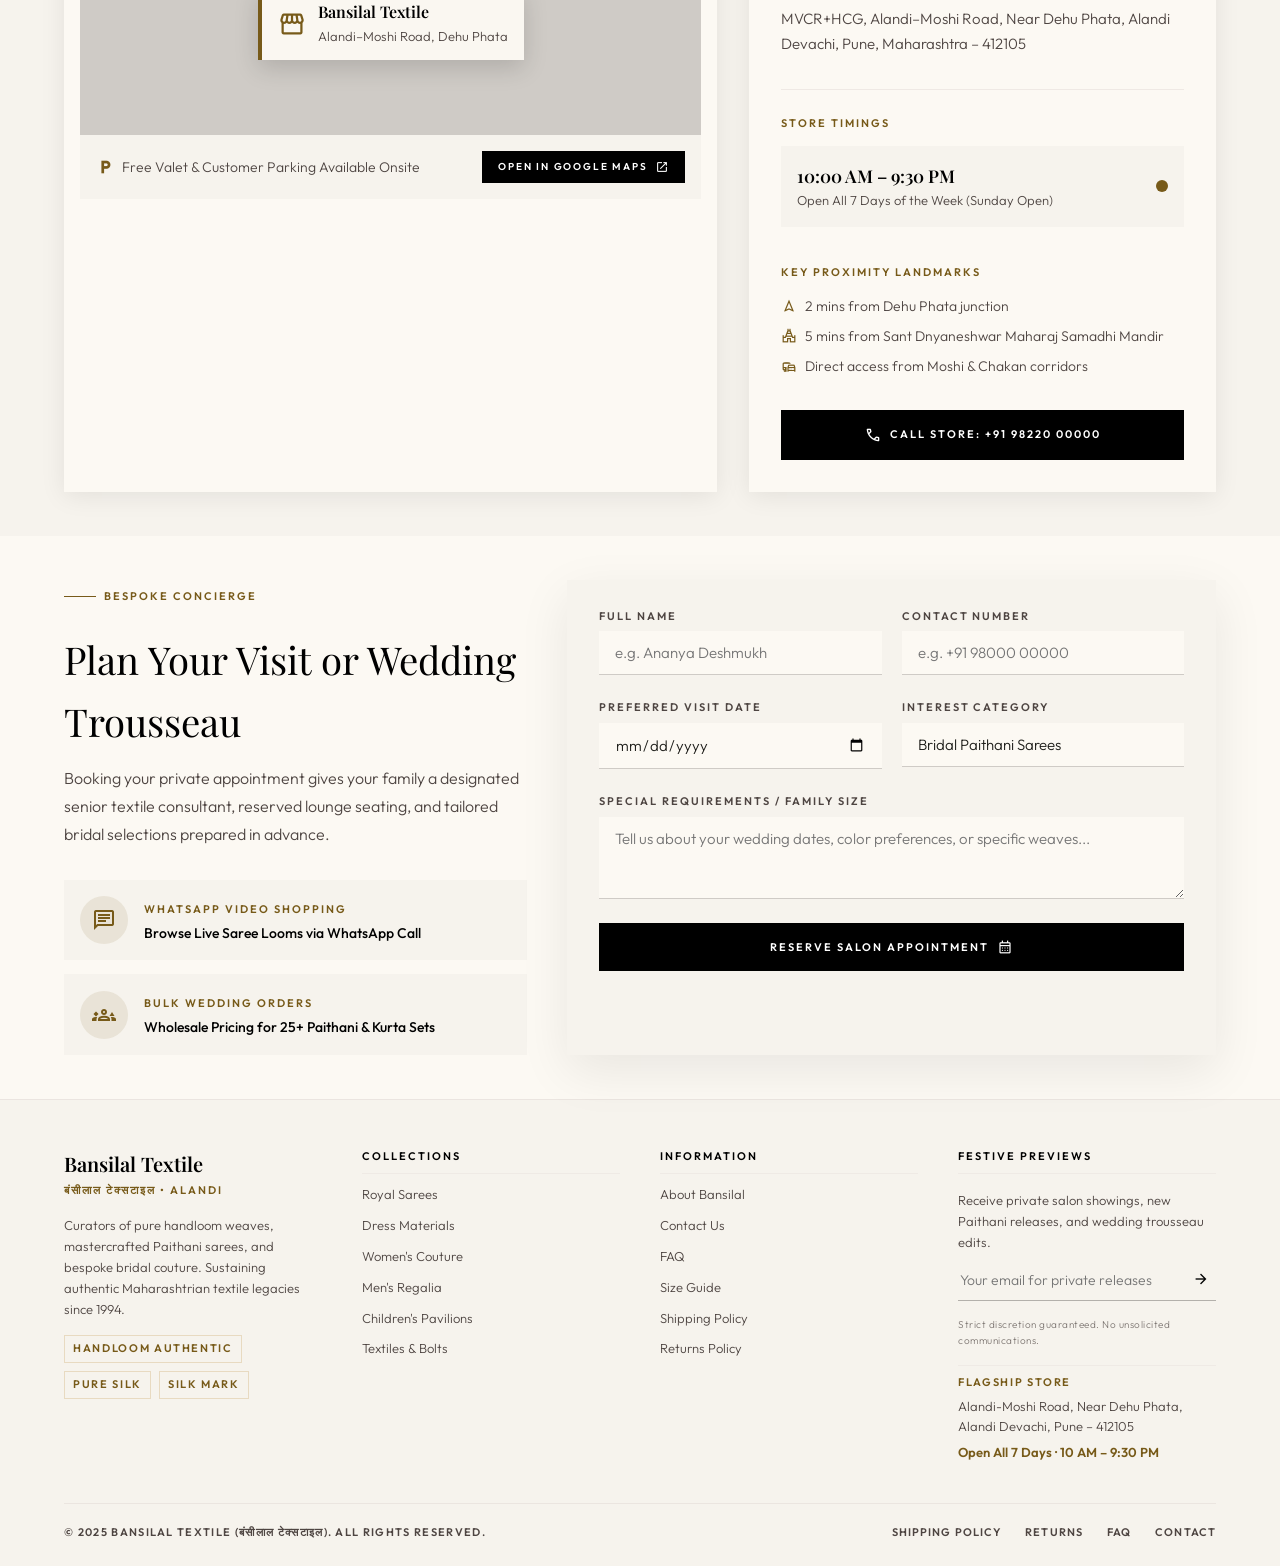
==== commit 4e3ebccf: "feat: add index.html with initial e-commerce markup and styling for Bansilal Textile" ====
--- a/index.html
+++ b/index.html
@@ -869,51 +869,51 @@
 
     <!-- ===== FLAGSHIP STORE ===== -->
     <section class="section-py" style="background:var(--color-surface);" id="store" aria-labelledby="store-heading">
-      <div class="container" style="display:flex;flex-direction:column;gap:4rem;">
+      <div class="container" style="display:flex;flex-direction:column;gap:2rem;">
         <div class="reveal">
           <div class="section-label"><span class="section-label__line"></span><span class="section-label__text">Physical Destination</span></div>
-          <h2 id="store-heading" style="font-family:var(--font-display);font-size:clamp(2rem,4vw,3.25rem);font-weight:400;color:var(--color-primary);">Visit Our Flagship Store</h2>
-          <p style="font-size:1rem;font-weight:300;color:var(--color-on-surface-variant);margin-top:0.75rem;max-width:40rem;">Spacious, air-conditioned multi-level shopping floors designed specifically for families, large wedding parties, and wholesale textile buyers.</p>
+          <h2 id="store-heading" style="font-family:var(--font-display);font-size:clamp(1.75rem,3.5vw,2.75rem);font-weight:400;color:var(--color-primary);">Visit Our Flagship Store</h2>
+          <p style="font-size:0.9375rem;font-weight:300;color:var(--color-on-surface-variant);margin-top:0.5rem;max-width:40rem;">Spacious, air-conditioned multi-level shopping floors designed specifically for families, large wedding parties, and wholesale textile buyers.</p>
         </div>
         <div class="reveal reveal-delay-1">
           <div class="store-grid">
-            <div style="padding:2rem;background:var(--color-surface-container-low);display:flex;flex-direction:column;justify-content:space-between;gap:1.5rem;transition:box-shadow 300ms;" onmouseover="this.style.boxShadow='0 4px 16px rgba(0,0,0,0.08)'" onmouseout="this.style.boxShadow=''">
-              <div style="display:flex;flex-direction:column;gap:1rem;">
-                <div style="width:3.5rem;height:3.5rem;border-radius:50%;background:var(--color-surface);display:flex;align-items:center;justify-content:center;color:var(--color-secondary);">
-                  <span class="material-symbols-outlined" style="font-size:1.75rem;">chair</span>
+            <div style="padding:1.25rem 1.5rem;background:var(--color-surface-container-low);display:flex;flex-direction:column;justify-content:space-between;gap:1rem;transition:box-shadow 300ms;" onmouseover="this.style.boxShadow='0 4px 16px rgba(0,0,0,0.08)'" onmouseout="this.style.boxShadow=''">
+              <div style="display:flex;flex-direction:column;gap:0.75rem;">
+                <div style="width:2.5rem;height:2.5rem;border-radius:50%;background:var(--color-surface);display:flex;align-items:center;justify-content:center;color:var(--color-secondary);">
+                  <span class="material-symbols-outlined" style="font-size:1.25rem;">chair</span>
                 </div>
-                <h3 style="font-family:var(--font-display);font-size:1.1rem;font-weight:600;color:var(--color-primary);">Grand Saree Lounge</h3>
-                <p style="font-size:0.8125rem;color:var(--color-on-surface-variant);font-weight:300;line-height:1.6;">Plush seating where families view hundreds of drape options with hot tea.</p>
+                <h3 style="font-family:var(--font-display);font-size:1.05rem;font-weight:600;color:var(--color-primary);">Grand Saree Lounge</h3>
+                <p style="font-size:0.8125rem;color:var(--color-on-surface-variant);font-weight:300;line-height:1.5;">Plush seating where families view hundreds of drape options with hot tea.</p>
               </div>
               <span class="text-label-caps" style="color:var(--color-secondary);">Level 1 • Saree Sanctum</span>
             </div>
-            <div style="padding:2rem;background:var(--color-surface-container-low);display:flex;flex-direction:column;justify-content:space-between;gap:1.5rem;transition:box-shadow 300ms;" onmouseover="this.style.boxShadow='0 4px 16px rgba(0,0,0,0.08)'" onmouseout="this.style.boxShadow=''">
-              <div style="display:flex;flex-direction:column;gap:1rem;">
-                <div style="width:3.5rem;height:3.5rem;border-radius:50%;background:var(--color-surface);display:flex;align-items:center;justify-content:center;color:var(--color-secondary);">
-                  <span class="material-symbols-outlined" style="font-size:1.75rem;">view_column</span>
+            <div style="padding:1.25rem 1.5rem;background:var(--color-surface-container-low);display:flex;flex-direction:column;justify-content:space-between;gap:1rem;transition:box-shadow 300ms;" onmouseover="this.style.boxShadow='0 4px 16px rgba(0,0,0,0.08)'" onmouseout="this.style.boxShadow=''">
+              <div style="display:flex;flex-direction:column;gap:0.75rem;">
+                <div style="width:2.5rem;height:2.5rem;border-radius:50%;background:var(--color-surface);display:flex;align-items:center;justify-content:center;color:var(--color-secondary);">
+                  <span class="material-symbols-outlined" style="font-size:1.25rem;">view_column</span>
                 </div>
-                <h3 style="font-family:var(--font-display);font-size:1.1rem;font-weight:600;color:var(--color-primary);">Vast Fabric Floor</h3>
-                <p style="font-size:0.8125rem;color:var(--color-on-surface-variant);font-weight:300;line-height:1.6;">Thousands of textile bolts organized by fiber weight, weave style, and color.</p>
+                <h3 style="font-family:var(--font-display);font-size:1.05rem;font-weight:600;color:var(--color-primary);">Vast Fabric Floor</h3>
+                <p style="font-size:0.8125rem;color:var(--color-on-surface-variant);font-weight:300;line-height:1.5;">Thousands of textile bolts organized by fiber weight, weave style, and color.</p>
               </div>
               <span class="text-label-caps" style="color:var(--color-secondary);">Level 2 • Textile Yardage</span>
             </div>
-            <div style="padding:2rem;background:var(--color-surface-container-low);display:flex;flex-direction:column;justify-content:space-between;gap:1.5rem;transition:box-shadow 300ms;" onmouseover="this.style.boxShadow='0 4px 16px rgba(0,0,0,0.08)'" onmouseout="this.style.boxShadow=''">
-              <div style="display:flex;flex-direction:column;gap:1rem;">
-                <div style="width:3.5rem;height:3.5rem;border-radius:50%;background:var(--color-surface);display:flex;align-items:center;justify-content:center;color:var(--color-secondary);">
-                  <span class="material-symbols-outlined" style="font-size:1.75rem;">groups</span>
+            <div style="padding:1.25rem 1.5rem;background:var(--color-surface-container-low);display:flex;flex-direction:column;justify-content:space-between;gap:1rem;transition:box-shadow 300ms;" onmouseover="this.style.boxShadow='0 4px 16px rgba(0,0,0,0.08)'" onmouseout="this.style.boxShadow=''">
+              <div style="display:flex;flex-direction:column;gap:0.75rem;">
+                <div style="width:2.5rem;height:2.5rem;border-radius:50%;background:var(--color-surface);display:flex;align-items:center;justify-content:center;color:var(--color-secondary);">
+                  <span class="material-symbols-outlined" style="font-size:1.25rem;">groups</span>
                 </div>
-                <h3 style="font-family:var(--font-display);font-size:1.1rem;font-weight:600;color:var(--color-primary);">Family Pavilion</h3>
-                <p style="font-size:0.8125rem;color:var(--color-on-surface-variant);font-weight:300;line-height:1.6;">A unified space for brides, grooms, grandparents, and children to shop together.</p>
+                <h3 style="font-family:var(--font-display);font-size:1.05rem;font-weight:600;color:var(--color-primary);">Family Pavilion</h3>
+                <p style="font-size:0.8125rem;color:var(--color-on-surface-variant);font-weight:300;line-height:1.5;">A unified space for brides, grooms, grandparents, and children to shop together.</p>
               </div>
               <span class="text-label-caps" style="color:var(--color-secondary);">Wing B • Family Pret</span>
             </div>
-            <div style="padding:2rem;background:var(--color-surface-container-low);display:flex;flex-direction:column;justify-content:space-between;gap:1.5rem;transition:box-shadow 300ms;" onmouseover="this.style.boxShadow='0 4px 16px rgba(0,0,0,0.08)'" onmouseout="this.style.boxShadow=''">
-              <div style="display:flex;flex-direction:column;gap:1rem;">
-                <div style="width:3.5rem;height:3.5rem;border-radius:50%;background:var(--color-surface);display:flex;align-items:center;justify-content:center;color:var(--color-secondary);">
-                  <span class="material-symbols-outlined" style="font-size:1.75rem;">support_agent</span>
+            <div style="padding:1.25rem 1.5rem;background:var(--color-surface-container-low);display:flex;flex-direction:column;justify-content:space-between;gap:1rem;transition:box-shadow 300ms;" onmouseover="this.style.boxShadow='0 4px 16px rgba(0,0,0,0.08)'" onmouseout="this.style.boxShadow=''">
+              <div style="display:flex;flex-direction:column;gap:0.75rem;">
+                <div style="width:2.5rem;height:2.5rem;border-radius:50%;background:var(--color-surface);display:flex;align-items:center;justify-content:center;color:var(--color-secondary);">
+                  <span class="material-symbols-outlined" style="font-size:1.25rem;">support_agent</span>
                 </div>
-                <h3 style="font-family:var(--font-display);font-size:1.1rem;font-weight:600;color:var(--color-primary);">Expert Drapers</h3>
-                <p style="font-size:0.8125rem;color:var(--color-on-surface-variant);font-weight:300;line-height:1.6;">Seasoned textile advisors fluent in regional bridal customs to guide your trousseau.</p>
+                <h3 style="font-family:var(--font-display);font-size:1.05rem;font-weight:600;color:var(--color-primary);">Expert Drapers</h3>
+                <p style="font-size:0.8125rem;color:var(--color-on-surface-variant);font-weight:300;line-height:1.5;">Seasoned textile advisors fluent in regional bridal customs to guide your trousseau.</p>
               </div>
               <span class="text-label-caps" style="color:var(--color-secondary);">Concierge Service</span>
             </div>
@@ -921,13 +921,13 @@
         </div>
 
         <!-- Store Banner -->
-        <div style="position:relative;width:100%;height:20rem;overflow:hidden;" class="reveal reveal-delay-2">
+        <div style="position:relative;width:100%;height:12rem;overflow:hidden;" class="reveal reveal-delay-2">
           <img src="https://lh3.googleusercontent.com/aida-public/[base64]" alt="Bansilal Textile flagship showroom interior in Alandi, Pune" style="width:100%;height:100%;object-fit:cover;" loading="lazy">
-          <div style="position:absolute;inset:0;background:linear-gradient(to right,rgba(0,0,0,0.82) 0%,rgba(0,0,0,0.4) 55%,transparent 100%);display:flex;align-items:center;padding:2rem 3rem;">
-            <div style="max-width:28rem;display:flex;flex-direction:column;gap:0.75rem;">
+          <div style="position:absolute;inset:0;background:linear-gradient(to right,rgba(0,0,0,0.82) 0%,rgba(0,0,0,0.4) 55%,transparent 100%);display:flex;align-items:center;padding:1.25rem 2rem;">
+            <div style="max-width:28rem;display:flex;flex-direction:column;gap:0.5rem;">
               <span class="text-label-caps" style="color:var(--color-secondary-fixed);">Alandi Devachi, Pune</span>
-              <p style="font-family:var(--font-display);font-size:1.5rem;font-weight:500;color:var(--color-surface-bright);line-height:1.3;">Conveniently Situated on Alandi–Moshi Highway</p>
-              <p style="font-size:0.8125rem;font-weight:300;color:var(--color-surface-container-high);line-height:1.6;">Equipped with dedicated free customer car parking, wheelchair access, and luggage lockers for out-of-station pilgrimage and wedding shoppers.</p>
+              <p style="font-family:var(--font-display);font-size:1.25rem;font-weight:500;color:var(--color-surface-bright);line-height:1.25;">Conveniently Situated on Alandi–Moshi Highway</p>
+              <p style="font-size:0.75rem;font-weight:300;color:var(--color-surface-container-high);line-height:1.5;">Equipped with dedicated free customer car parking, wheelchair access, and luggage lockers for out-of-station pilgrimage and wedding shoppers.</p>
             </div>
           </div>
         </div>
@@ -937,14 +937,14 @@
     <!-- ===== WHY US ===== -->
     <section class="section-py" style="background:var(--color-surface-container-low);" aria-labelledby="why-heading">
       <div class="container">
-        <div style="text-align:center;max-width:36rem;margin:0 auto 3rem;" class="reveal">
+        <div style="text-align:center;max-width:36rem;margin:0 auto 1.75rem;" class="reveal">
           <div class="section-label" style="justify-content:center;">
             <span class="section-label__line"></span>
             <span class="section-label__text">Trust &amp; Prestige</span>
             <span class="section-label__line"></span>
           </div>
-          <h2 id="why-heading" style="font-family:var(--font-display);font-size:clamp(2rem,4vw,3.25rem);font-weight:400;color:var(--color-primary);">The Bansilal Difference</h2>
-          <p style="font-size:1rem;font-weight:300;color:var(--color-on-surface-variant);margin-top:0.75rem;">Why thousands of families across Pune, Pimpri-Chinchwad, and rural Maharashtra place their celebratory wardrobes in our hands.</p>
+          <h2 id="why-heading" style="font-family:var(--font-display);font-size:clamp(1.75rem,3.5vw,2.75rem);font-weight:400;color:var(--color-primary);">The Bansilal Difference</h2>
+          <p style="font-size:0.9375rem;font-weight:300;color:var(--color-on-surface-variant);margin-top:0.5rem;">Why thousands of families across Pune, Pimpri-Chinchwad, and rural Maharashtra place their celebratory wardrobes in our hands.</p>
         </div>
         <div class="reveal reveal-delay-1">
           <div class="why-grid">
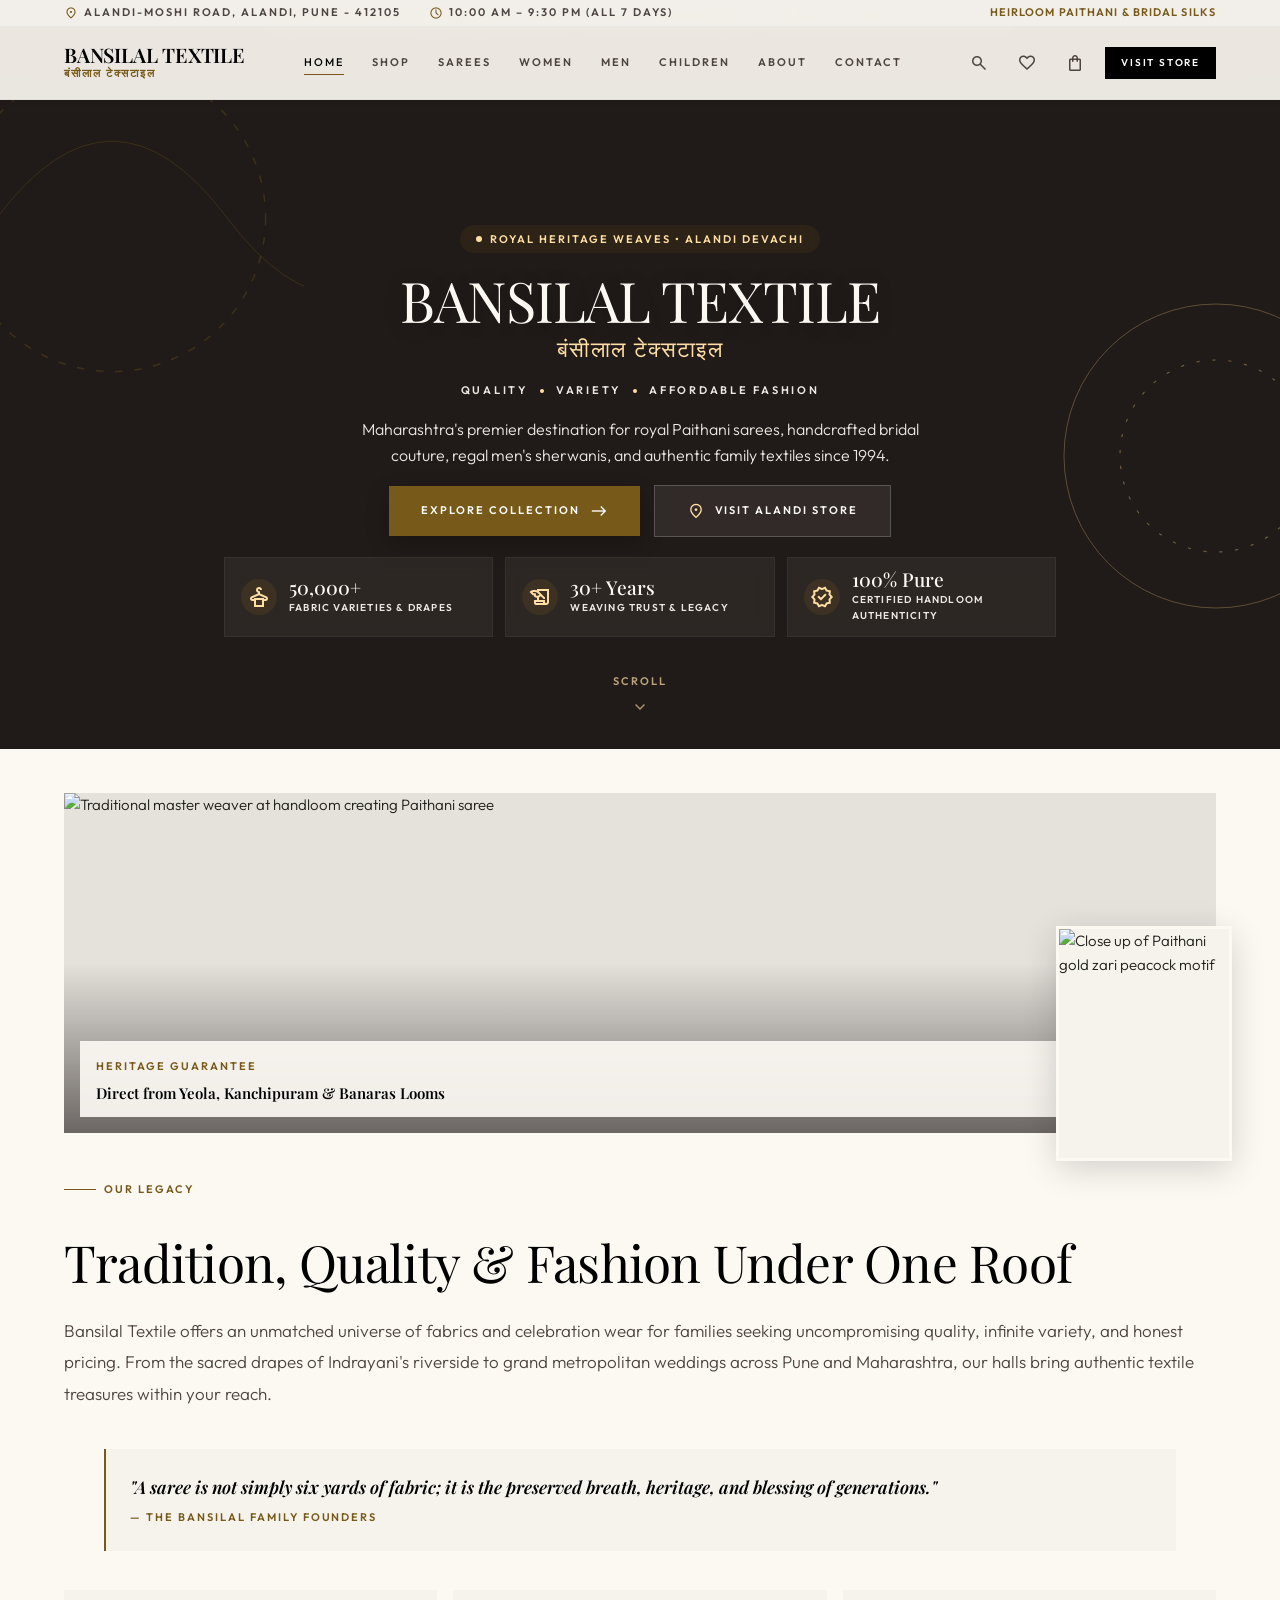
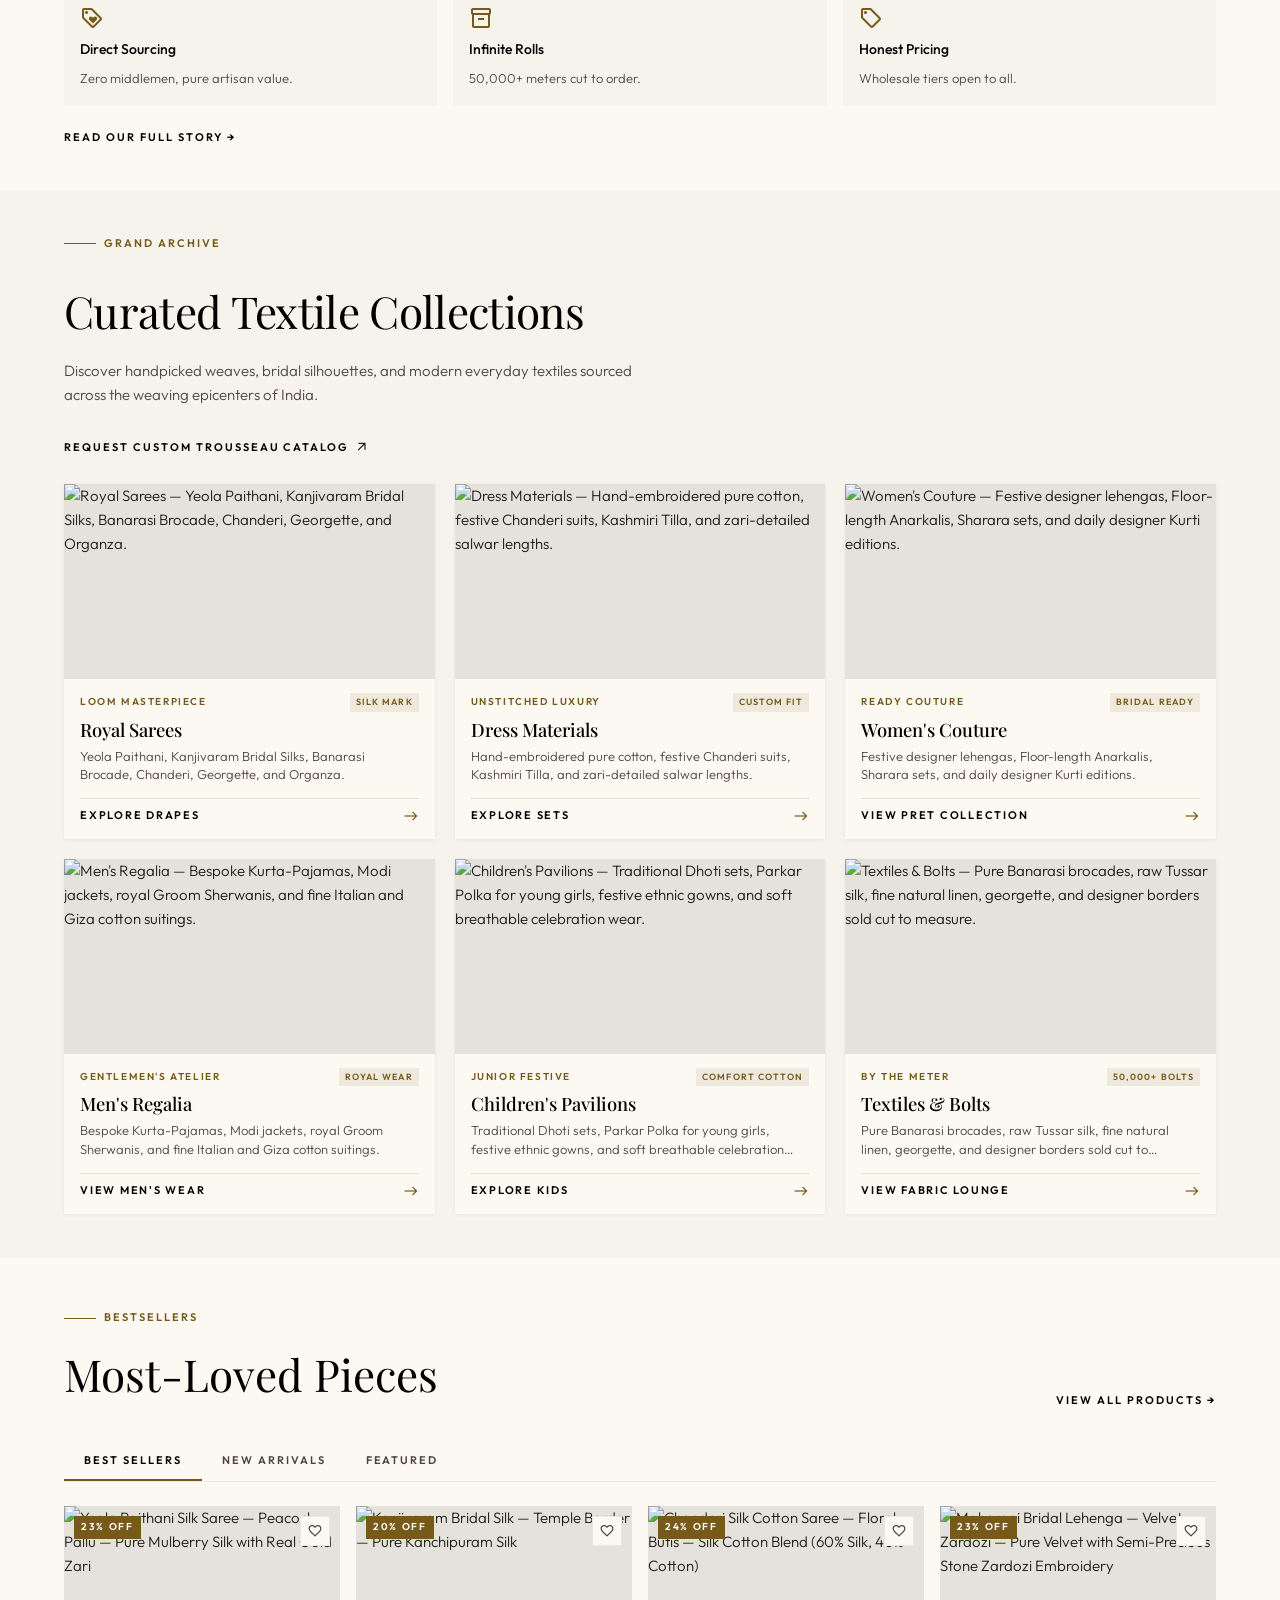
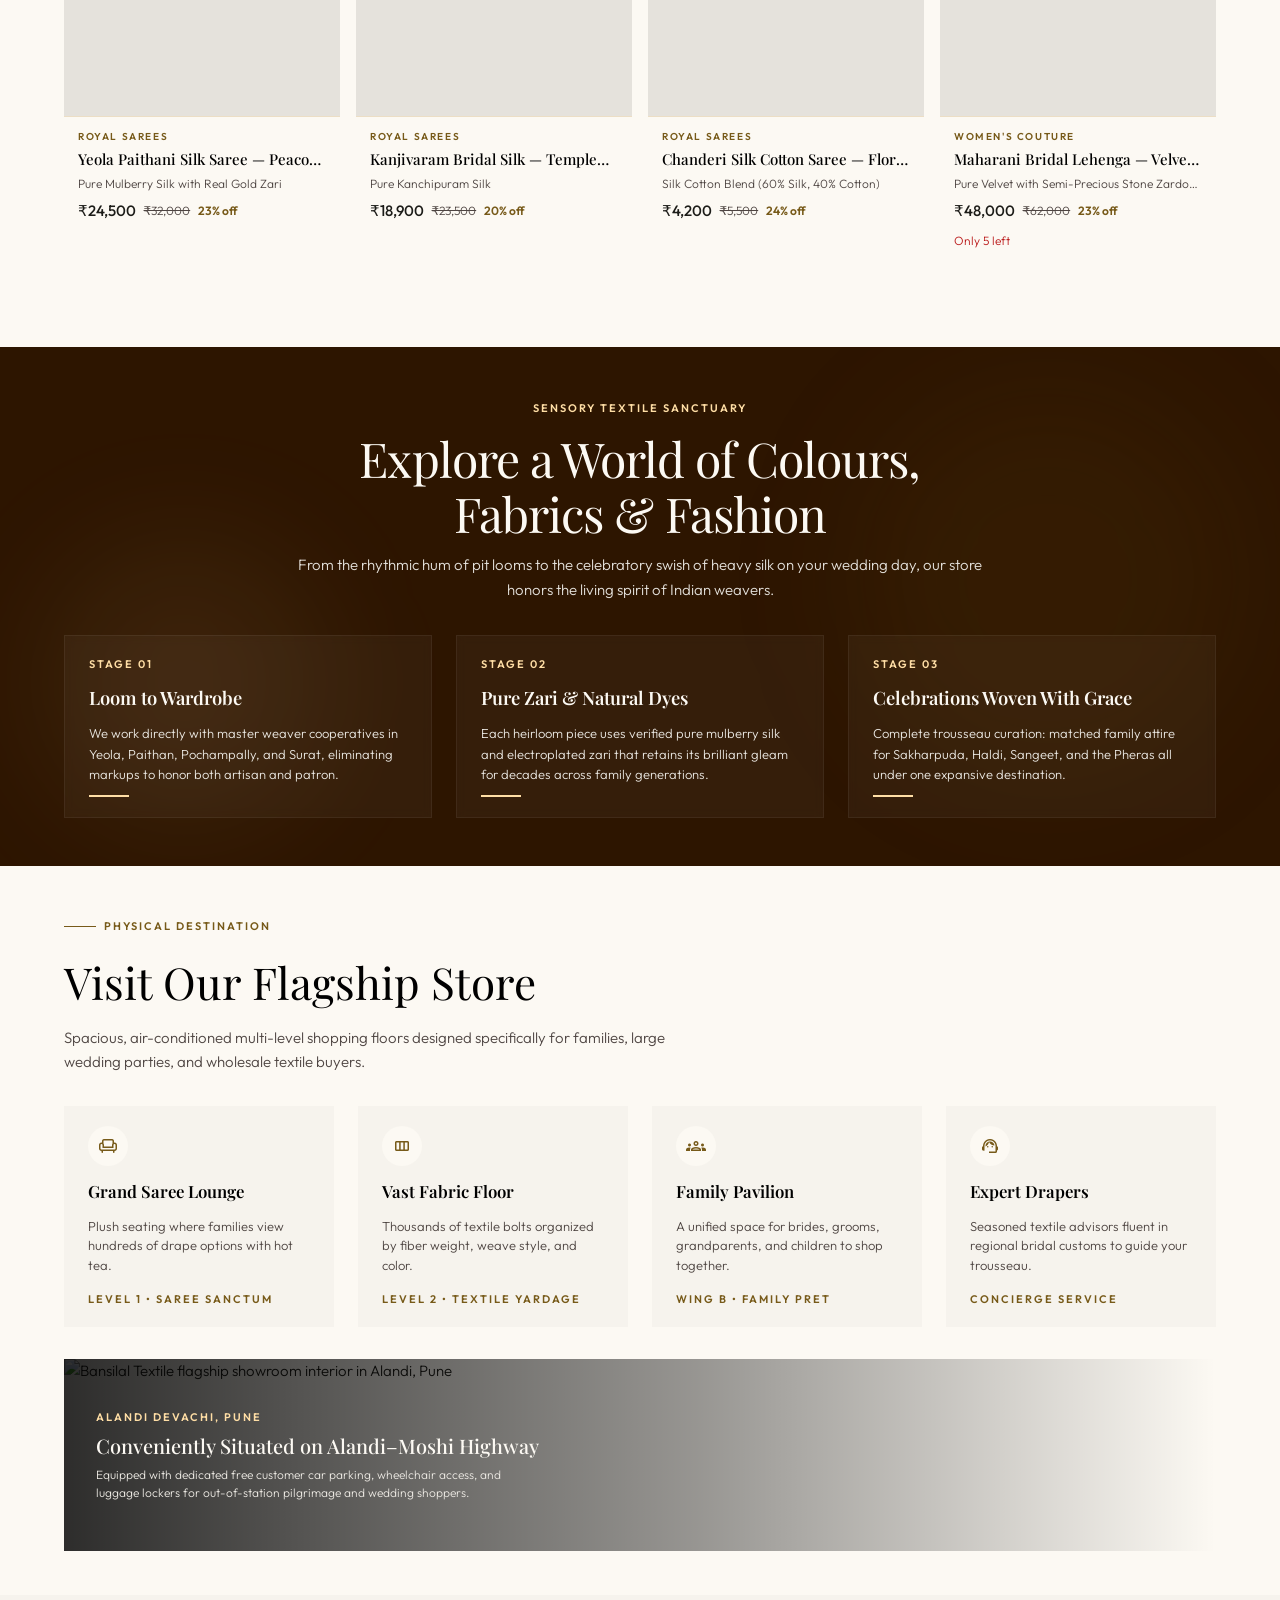
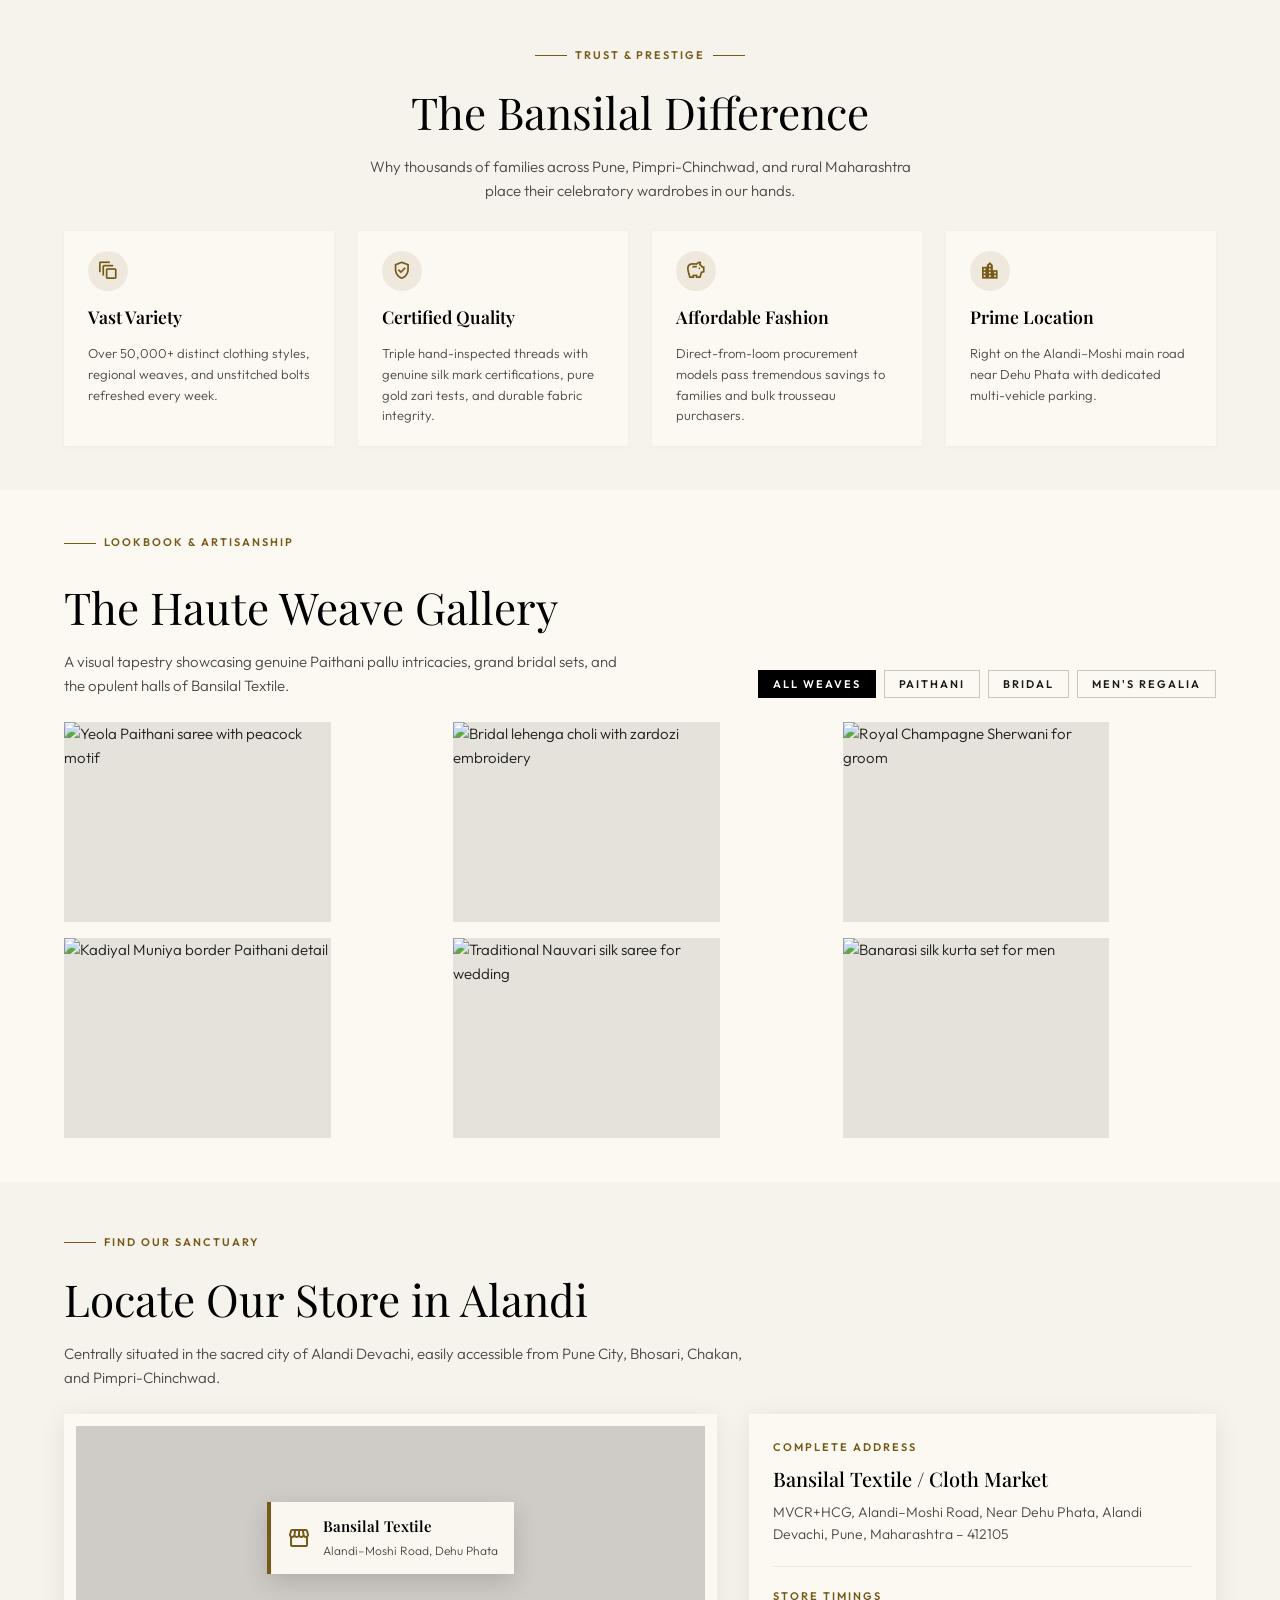
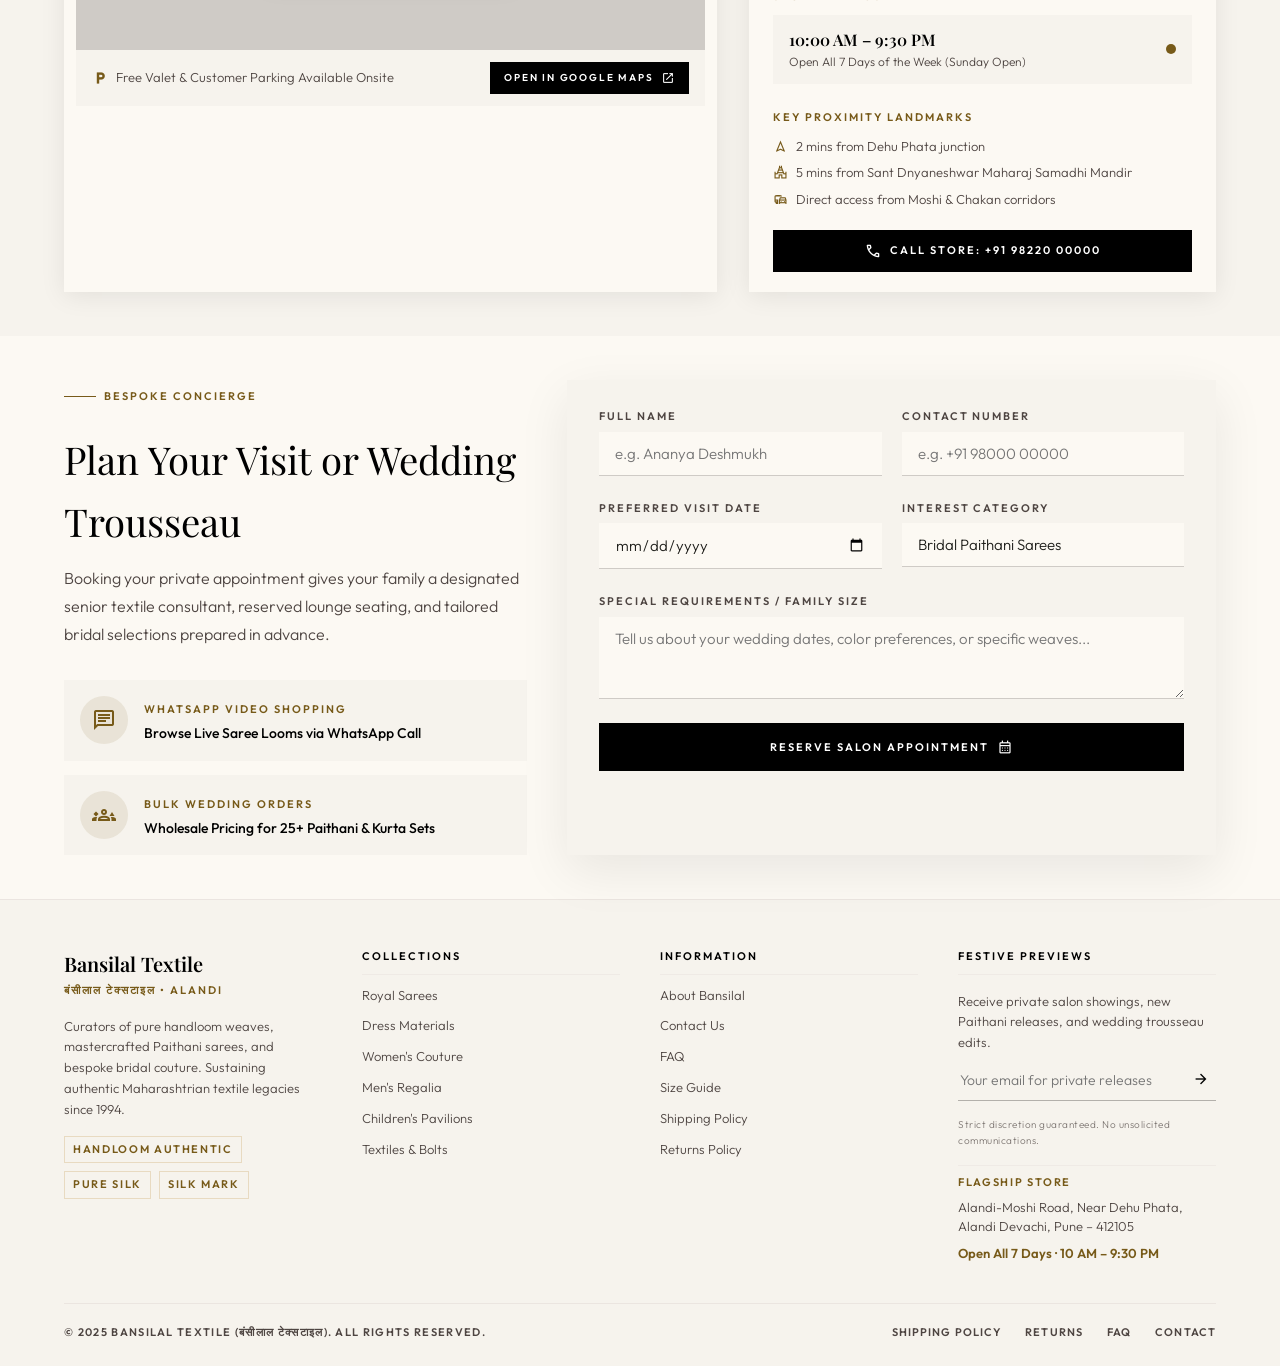
==== commit 2518c244: "feat: add index.html with responsive layout and hero section for ecommerce website" ====
--- a/index.html
+++ b/index.html
@@ -976,12 +976,12 @@
     <!-- ===== GALLERY ===== -->
     <section class="section-py" style="background:var(--color-surface);" id="gallery" aria-labelledby="gallery-heading">
       <div class="container">
-        <div style="display:flex;flex-direction:column;gap:1.5rem;margin-bottom:2.5rem;" class="reveal">
-          <div style="display:flex;flex-wrap:wrap;align-items:flex-end;justify-content:space-between;gap:1.5rem;">
-            <div style="display:flex;flex-direction:column;gap:0.75rem;">
+        <div style="display:flex;flex-direction:column;gap:1.25rem;margin-bottom:1.5rem;" class="reveal">
+          <div style="display:flex;flex-wrap:wrap;align-items:flex-end;justify-content:space-between;gap:1.25rem;">
+            <div style="display:flex;flex-direction:column;gap:0.5rem;">
               <div class="section-label"><span class="section-label__line"></span><span class="section-label__text">Lookbook &amp; Artisanship</span></div>
-              <h2 id="gallery-heading" style="font-family:var(--font-display);font-size:clamp(2rem,4vw,3.25rem);font-weight:400;color:var(--color-primary);">The Haute Weave Gallery</h2>
-              <p style="font-size:1rem;font-weight:300;color:var(--color-on-surface-variant);max-width:36rem;">A visual tapestry showcasing genuine Paithani pallu intricacies, grand bridal sets, and the opulent halls of Bansilal Textile.</p>
+              <h2 id="gallery-heading" style="font-family:var(--font-display);font-size:clamp(1.75rem,3.5vw,2.75rem);font-weight:400;color:var(--color-primary);">The Haute Weave Gallery</h2>
+              <p style="font-size:0.9375rem;font-weight:300;color:var(--color-on-surface-variant);max-width:36rem;">A visual tapestry showcasing genuine Paithani pallu intricacies, grand bridal sets, and the opulent halls of Bansilal Textile.</p>
             </div>
             <!-- Gallery Filters -->
             <div style="display:flex;flex-wrap:wrap;gap:0.5rem;" id="gallery-filter-bar">
@@ -1049,31 +1049,31 @@
     <!-- ===== LOCATION ===== -->
     <section class="section-py" style="background:var(--color-surface-container-low);" id="location" aria-labelledby="location-heading">
       <div class="container">
-        <div style="max-width:44rem;margin-bottom:3rem;" class="reveal">
+        <div style="max-width:44rem;margin-bottom:1.5rem;" class="reveal">
           <div class="section-label"><span class="section-label__line"></span><span class="section-label__text">Find Our Sanctuary</span></div>
-          <h2 id="location-heading" style="font-family:var(--font-display);font-size:clamp(2rem,4vw,3.25rem);font-weight:400;color:var(--color-primary);">Locate Our Store in Alandi</h2>
-          <p style="font-size:1rem;font-weight:300;color:var(--color-on-surface-variant);margin-top:0.75rem;">Centrally situated in the sacred city of Alandi Devachi, easily accessible from Pune City, Bhosari, Chakan, and Pimpri-Chinchwad.</p>
+          <h2 id="location-heading" style="font-family:var(--font-display);font-size:clamp(1.75rem,3.5vw,2.75rem);font-weight:400;color:var(--color-primary);">Locate Our Store in Alandi</h2>
+          <p style="font-size:0.9375rem;font-weight:300;color:var(--color-on-surface-variant);margin-top:0.5rem;">Centrally situated in the sacred city of Alandi Devachi, easily accessible from Pune City, Bhosari, Chakan, and Pimpri-Chinchwad.</p>
         </div>
         <div class="reveal reveal-delay-1">
           <div class="loc-grid">
             <!-- Map -->
-            <div style="background:var(--color-surface);padding:1rem;box-shadow:0 4px 24px rgba(0,0,0,0.08);">
+            <div style="background:var(--color-surface);padding:0.75rem;box-shadow:0 4px 24px rgba(0,0,0,0.08);">
               <div class="map-placeholder">
                 <div class="map-placeholder__overlay"></div>
                 <div class="map-pin">
-                  <span class="material-symbols-outlined" style="color:var(--color-secondary);font-size:1.75rem;flex-shrink:0;">storefront</span>
+                  <span class="material-symbols-outlined" style="color:var(--color-secondary);font-size:1.5rem;flex-shrink:0;">storefront</span>
                   <div>
-                    <span style="font-family:var(--font-display);font-size:1rem;font-weight:600;color:var(--color-primary);display:block;">Bansilal Textile</span>
-                    <span style="font-size:0.8125rem;color:var(--color-on-surface-variant);">Alandi–Moshi Road, Dehu Phata</span>
+                    <span style="font-family:var(--font-display);font-size:0.9375rem;font-weight:600;color:var(--color-primary);display:block;">Bansilal Textile</span>
+                    <span style="font-size:0.75rem;color:var(--color-on-surface-variant);">Alandi–Moshi Road, Dehu Phata</span>
                   </div>
                 </div>
               </div>
-              <div style="padding:1rem;background:var(--color-surface-container-low);display:flex;align-items:center;justify-content:space-between;flex-wrap:wrap;gap:0.75rem;margin-top:0;">
-                <div style="display:flex;align-items:center;gap:0.5rem;color:var(--color-on-surface-variant);font-size:0.875rem;">
-                  <span class="material-symbols-outlined" style="color:var(--color-secondary);font-size:1.125rem;">local_parking</span>
+              <div style="padding:0.75rem 1rem;background:var(--color-surface-container-low);display:flex;align-items:center;justify-content:space-between;flex-wrap:wrap;gap:0.5rem;margin-top:0;">
+                <div style="display:flex;align-items:center;gap:0.5rem;color:var(--color-on-surface-variant);font-size:0.8125rem;">
+                  <span class="material-symbols-outlined" style="color:var(--color-secondary);font-size:1rem;">local_parking</span>
                   <span>Free Valet &amp; Customer Parking Available Onsite</span>
                 </div>
-                <a href="https://maps.google.com/?q=Bansilal+Textile+Alandi+Pune" target="_blank" rel="noopener noreferrer" class="btn-primary" style="padding:0.5rem 1rem;font-size:0.625rem;">
+                <a href="https://maps.google.com/?q=Bansilal+Textile+Alandi+Pune" target="_blank" rel="noopener noreferrer" class="btn-primary" style="padding:0.5rem 0.875rem;font-size:0.625rem;">
                   Open in Google Maps
                   <span class="material-symbols-outlined" style="font-size:0.875rem;">open_in_new</span>
                 </a>
@@ -1081,43 +1081,44 @@
             </div>
 
             <!-- Info Card -->
-            <div style="background:var(--color-surface);padding:2rem;box-shadow:0 4px 24px rgba(0,0,0,0.08);display:flex;flex-direction:column;gap:2rem;">
+            <div style="background:var(--color-surface);padding:1.25rem 1.5rem;box-shadow:0 4px 24px rgba(0,0,0,0.08);display:flex;flex-direction:column;gap:1.25rem;">
               <div>
                 <span class="text-label-caps" style="color:var(--color-secondary);">Complete Address</span>
-                <h3 style="font-family:var(--font-display);font-size:1.5rem;font-weight:500;color:var(--color-primary);margin-top:0.5rem;">Bansilal Textile / Cloth Market</h3>
-                <p style="font-size:0.9375rem;font-weight:300;color:var(--color-on-surface-variant);margin-top:0.5rem;line-height:1.7;">MVCR+HCG, Alandi–Moshi Road, Near Dehu Phata, Alandi Devachi, Pune, Maharashtra – 412105</p>
-              </div>
-              <div style="padding-top:1.25rem;border-top:1px solid rgba(209,196,192,0.3);">
+                <h3 style="font-family:var(--font-display);font-size:1.25rem;font-weight:500;color:var(--color-primary);margin-top:0.35rem;">Bansilal Textile / Cloth Market</h3>
+                <p style="font-size:0.875rem;font-weight:300;color:var(--color-on-surface-variant);margin-top:0.35rem;line-height:1.6;">MVCR+HCG, Alandi–Moshi Road, Near Dehu Phata, Alandi Devachi, Pune, Maharashtra – 412105</p>
+              </div>
+              <div style="padding-top:1rem;border-top:1px solid rgba(209,196,192,0.3);">
                 <span class="text-label-caps" style="color:var(--color-secondary);">Store Timings</span>
-                <div style="margin-top:0.75rem;padding:1rem;background:var(--color-surface-container-low);display:flex;align-items:center;justify-content:space-between;">
+                <div style="margin-top:0.5rem;padding:0.75rem 1rem;background:var(--color-surface-container-low);display:flex;align-items:center;justify-content:space-between;">
                   <div>
-                    <p style="font-family:var(--font-display);font-size:1.1rem;font-weight:600;color:var(--color-primary);">10:00 AM – 9:30 PM</p>
-                    <p style="font-size:0.8125rem;color:var(--color-on-surface-variant);">Open All 7 Days of the Week (Sunday Open)</p>
+                    <p style="font-family:var(--font-display);font-size:1rem;font-weight:600;color:var(--color-primary);">10:00 AM – 9:30 PM</p>
+                    <p style="font-size:0.75rem;color:var(--color-on-surface-variant);">Open All 7 Days of the Week (Sunday Open)</p>
                   </div>
-                  <span style="width:0.75rem;height:0.75rem;border-radius:50%;background:var(--color-secondary);animation:pulse 2s infinite;"></span>
+                  <span style="width:0.625rem;height:0.625rem;border-radius:50%;background:var(--color-secondary);animation:pulse 2s infinite;"></span>
                 </div>
               </div>
               <div>
                 <span class="text-label-caps" style="color:var(--color-secondary);">Key Proximity Landmarks</span>
-                <ul style="margin-top:0.75rem;display:flex;flex-direction:column;gap:0.5rem;">
-                  <li style="display:flex;align-items:center;gap:0.5rem;font-size:0.875rem;color:var(--color-on-surface-variant);">
-                    <span class="material-symbols-outlined" style="color:var(--color-secondary);font-size:1rem;">navigation</span>
+                <ul style="margin-top:0.5rem;display:flex;flex-direction:column;gap:0.375rem;">
+                  <li style="display:flex;align-items:center;gap:0.5rem;font-size:0.8125rem;color:var(--color-on-surface-variant);">
+                    <span class="material-symbols-outlined" style="color:var(--color-secondary);font-size:0.9375rem;">navigation</span>
                     2 mins from Dehu Phata junction
                   </li>
-                  <li style="display:flex;align-items:center;gap:0.5rem;font-size:0.875rem;color:var(--color-on-surface-variant);">
-                    <span class="material-symbols-outlined" style="color:var(--color-secondary);font-size:1rem;">temple_hindu</span>
+                  <li style="display:flex;align-items:center;gap:0.5rem;font-size:0.8125rem;color:var(--color-on-surface-variant);">
+                    <span class="material-symbols-outlined" style="color:var(--color-secondary);font-size:0.9375rem;">temple_hindu</span>
                     5 mins from Sant Dnyaneshwar Maharaj Samadhi Mandir
                   </li>
-                  <li style="display:flex;align-items:center;gap:0.5rem;font-size:0.875rem;color:var(--color-on-surface-variant);">
-                    <span class="material-symbols-outlined" style="color:var(--color-secondary);font-size:1rem;">commute</span>
+                  <li style="display:flex;align-items:center;gap:0.5rem;font-size:0.8125rem;color:var(--color-on-surface-variant);">
+                    <span class="material-symbols-outlined" style="color:var(--color-secondary);font-size:0.9375rem;">commute</span>
                     Direct access from Moshi &amp; Chakan corridors
                   </li>
                 </ul>
               </div>
-              <a href="tel:+919822000000" class="btn-primary" style="width:100%;justify-content:center;padding:1rem;">
+              <a href="tel:+919822000000" class="btn-primary" style="width:100%;justify-content:center;padding:0.75rem 1rem;">
                 <span class="material-symbols-outlined" style="font-size:1.125rem;">call</span>
                 Call Store: +91 98220 00000
               </a>
+            </div>
             </div>
           </div>
         </div>
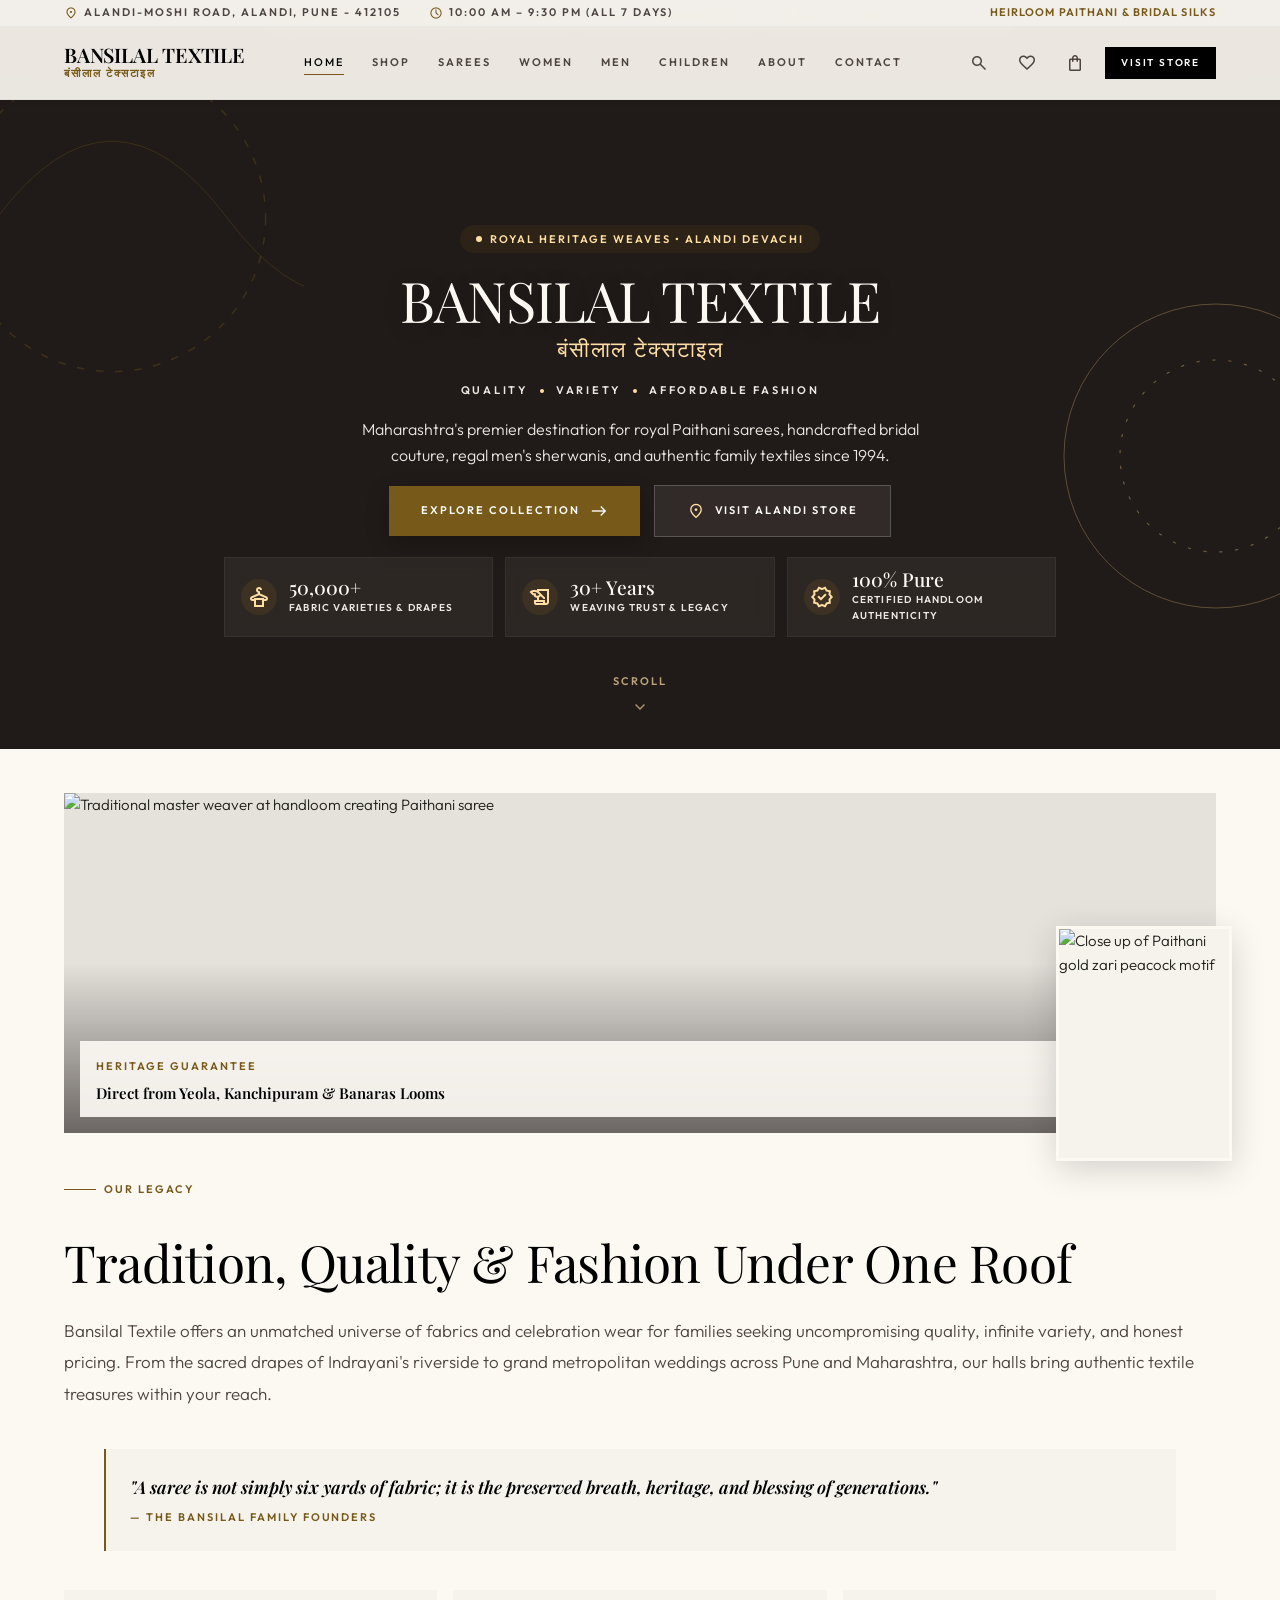
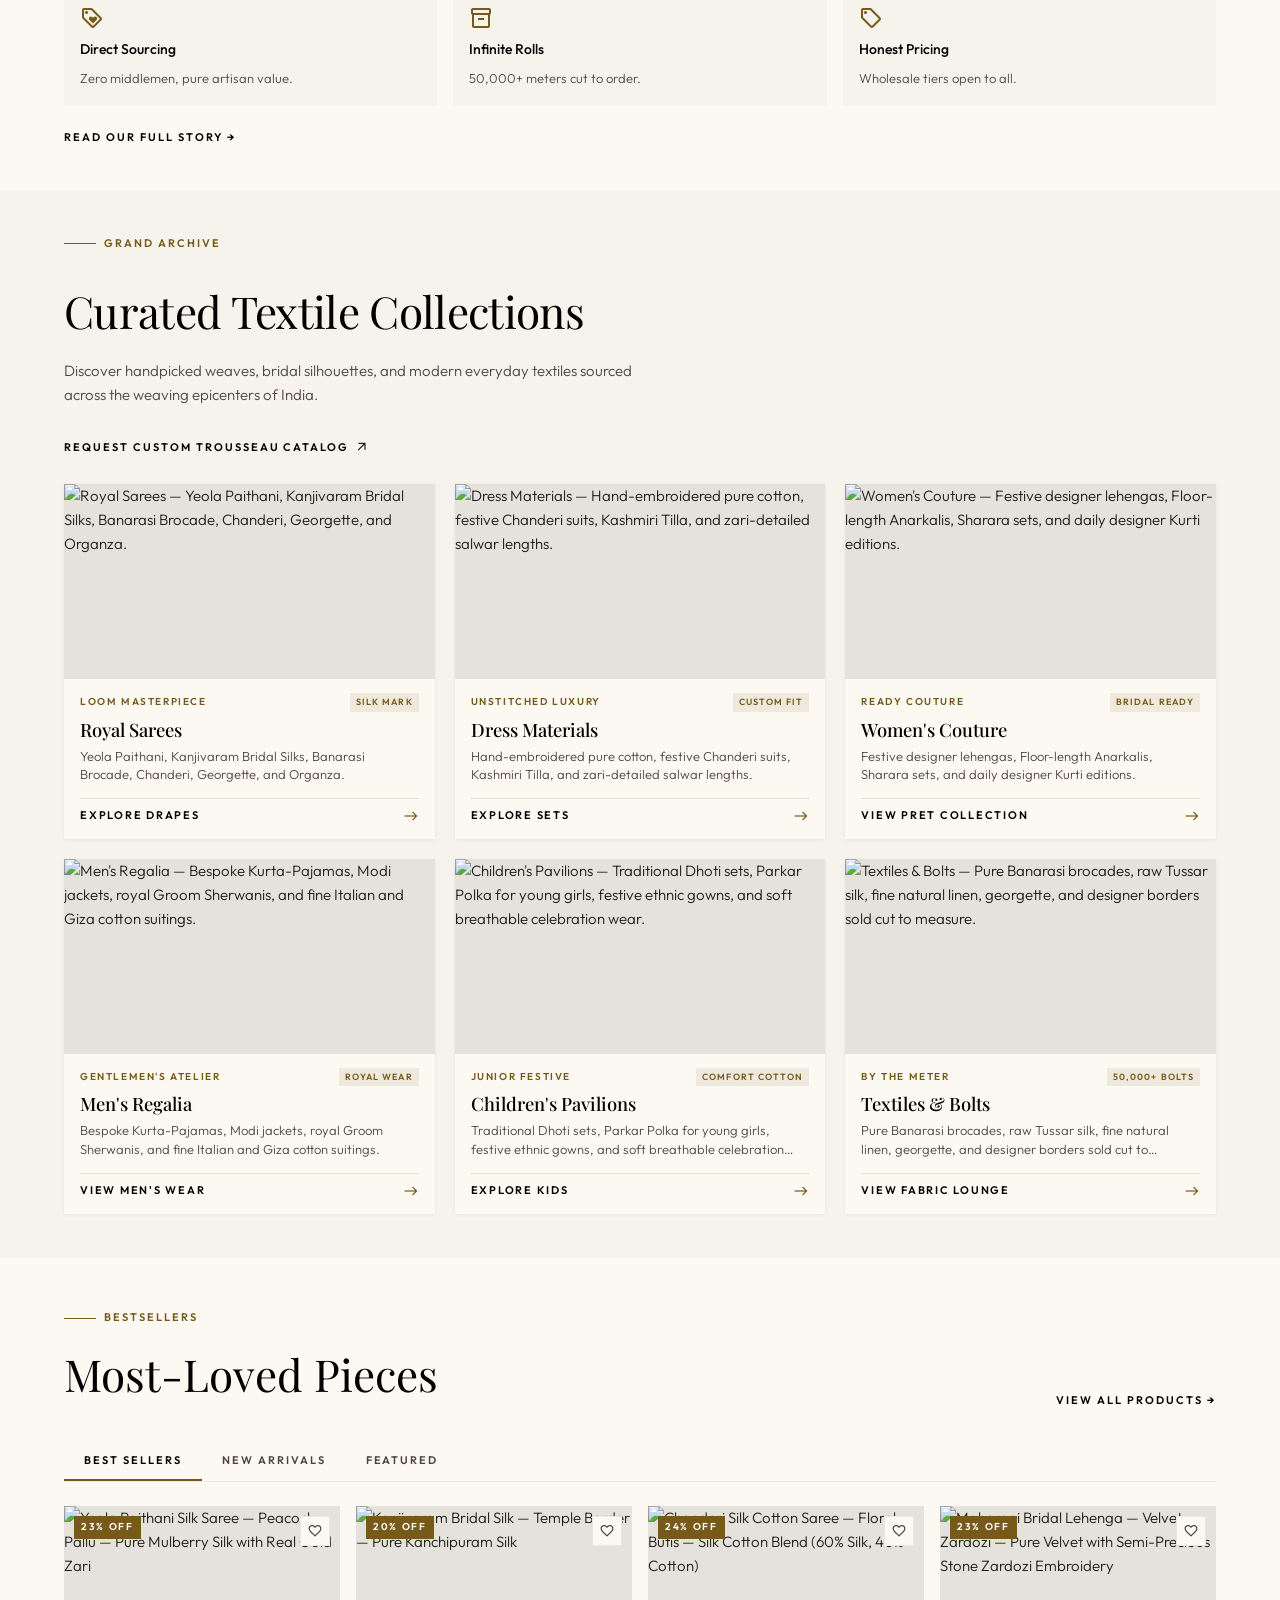
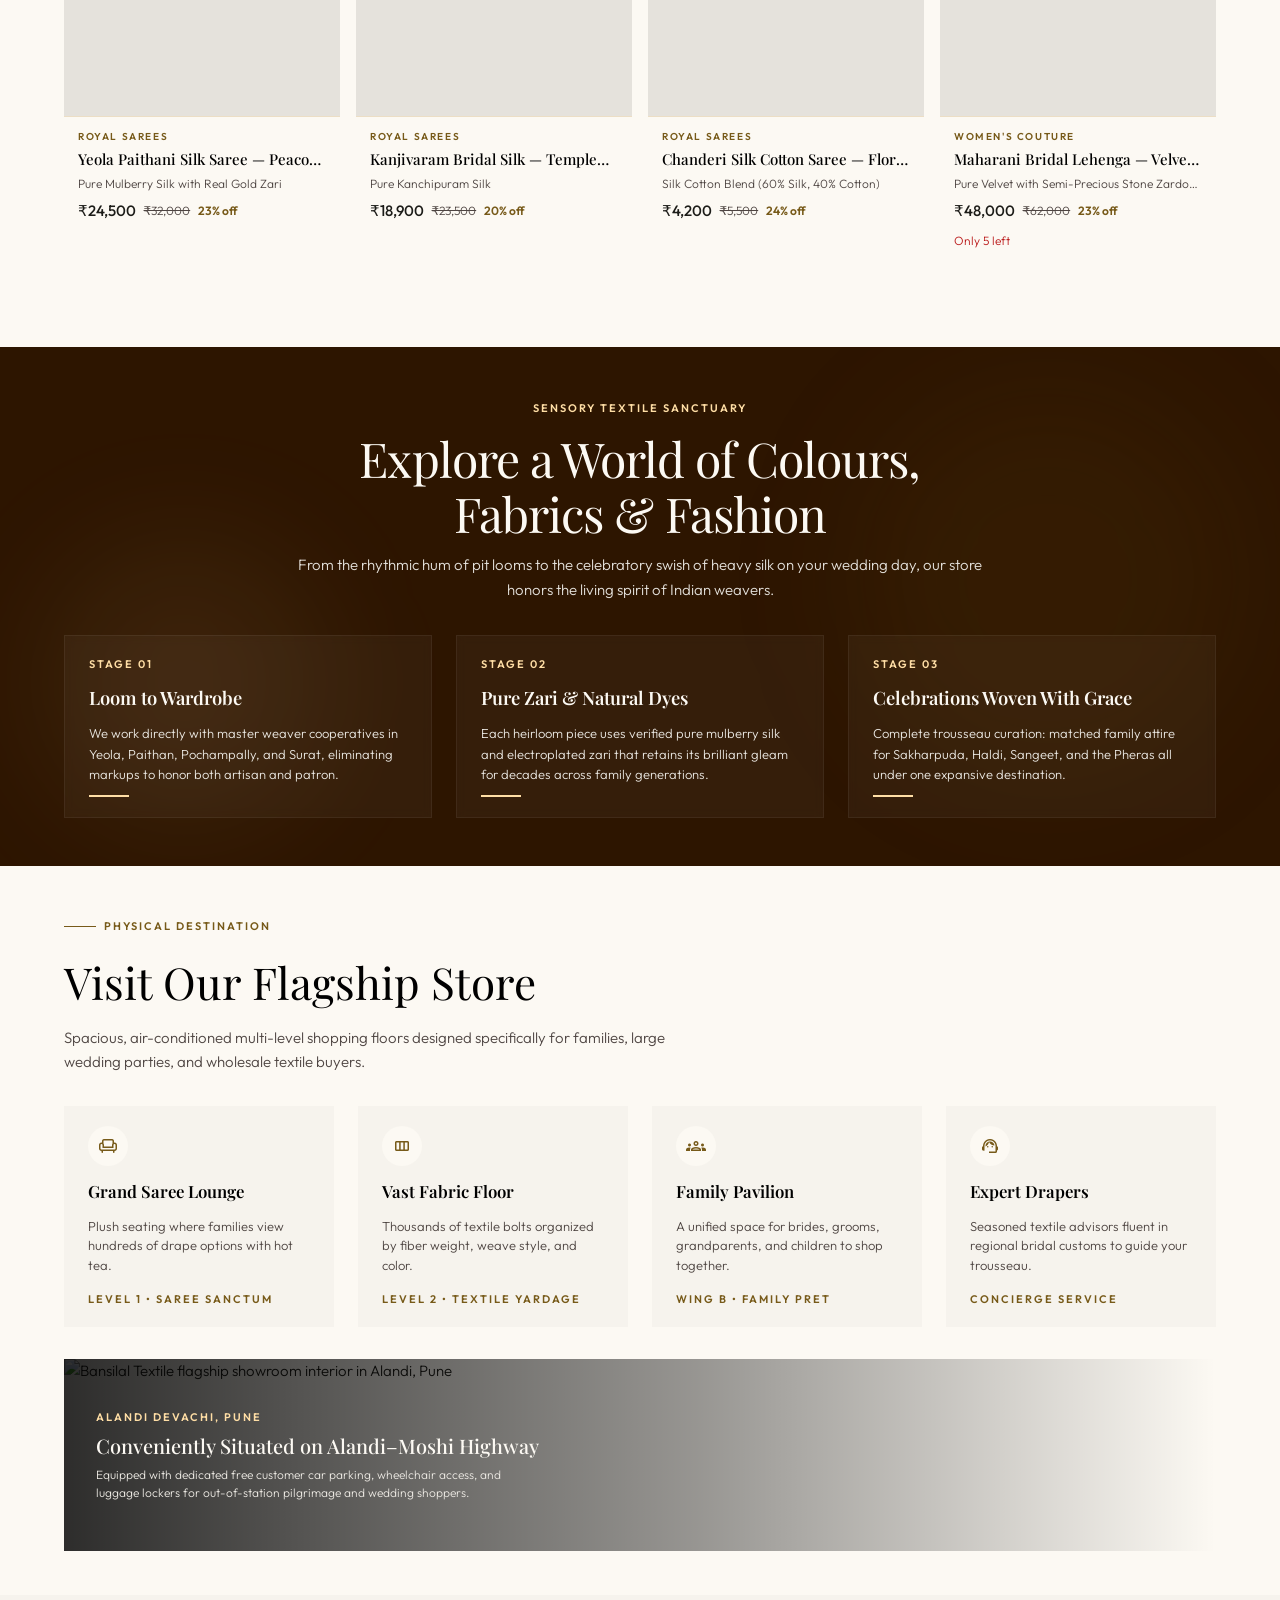
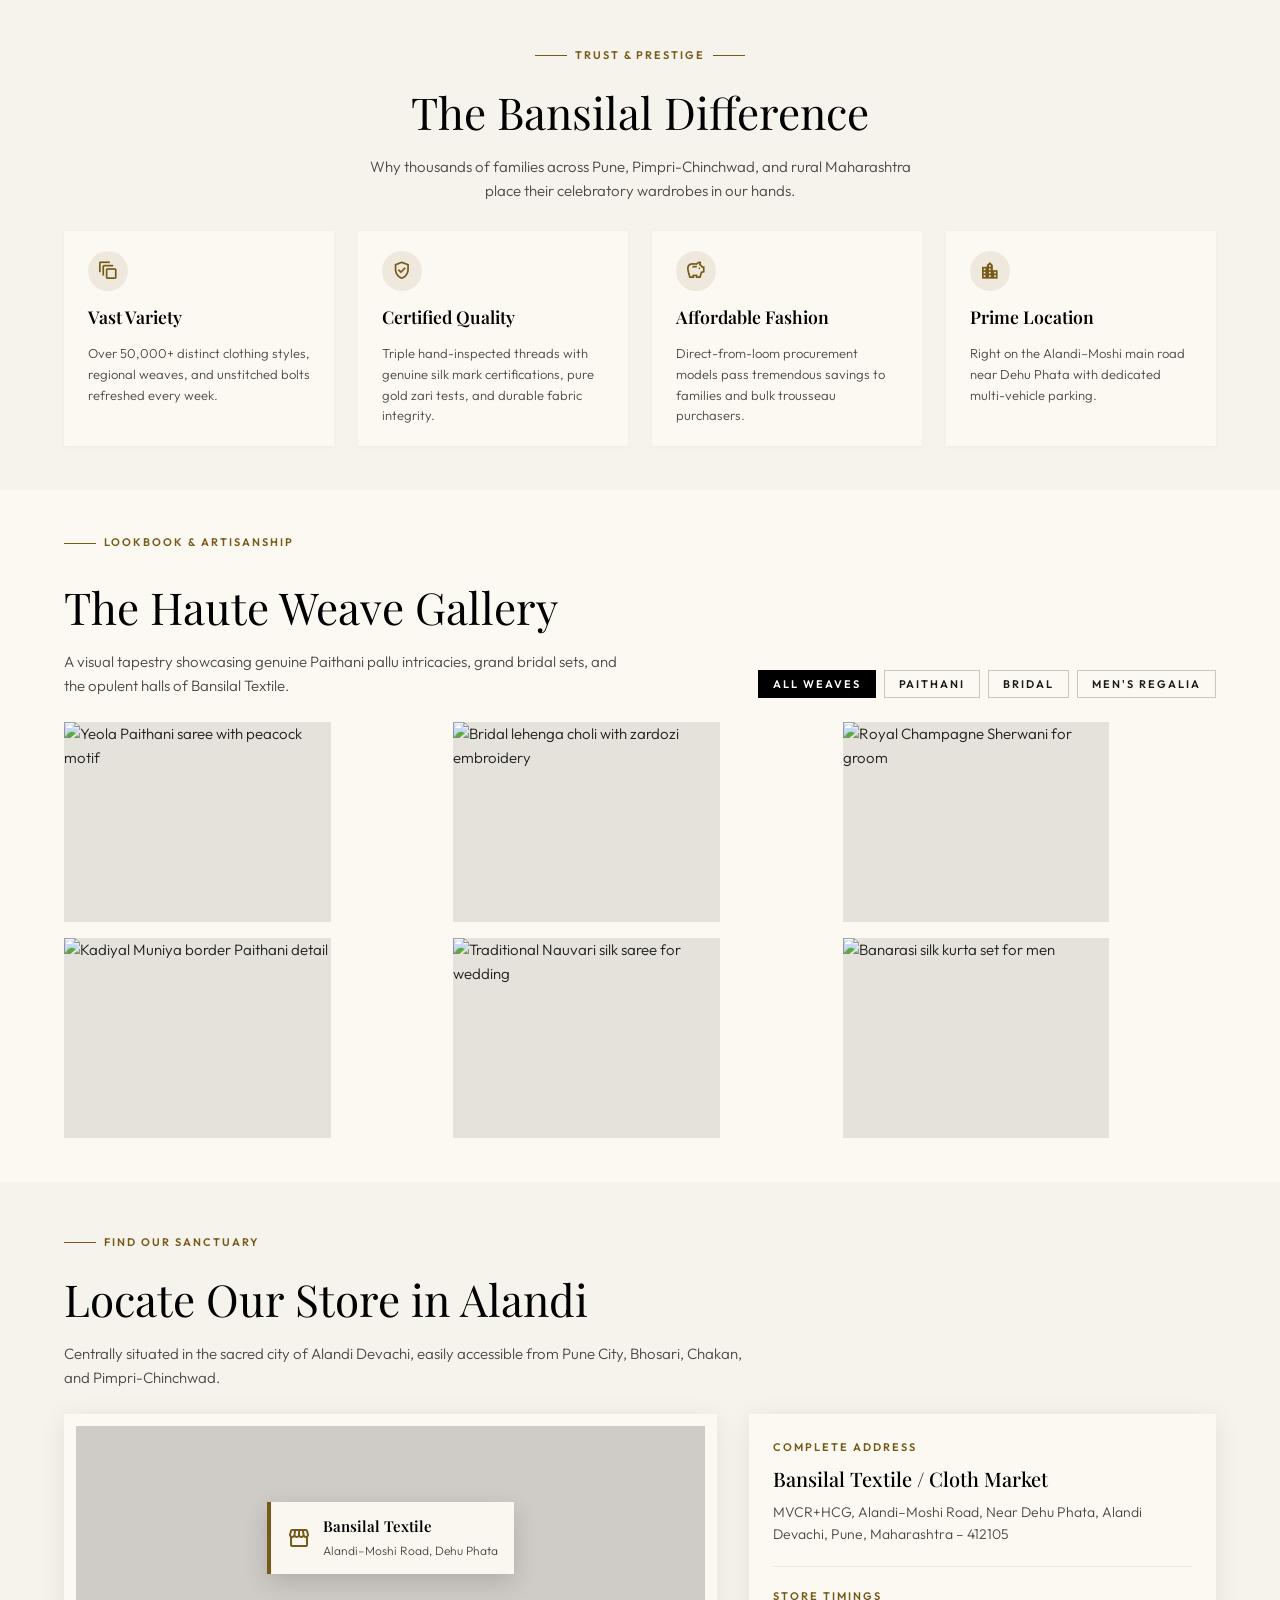
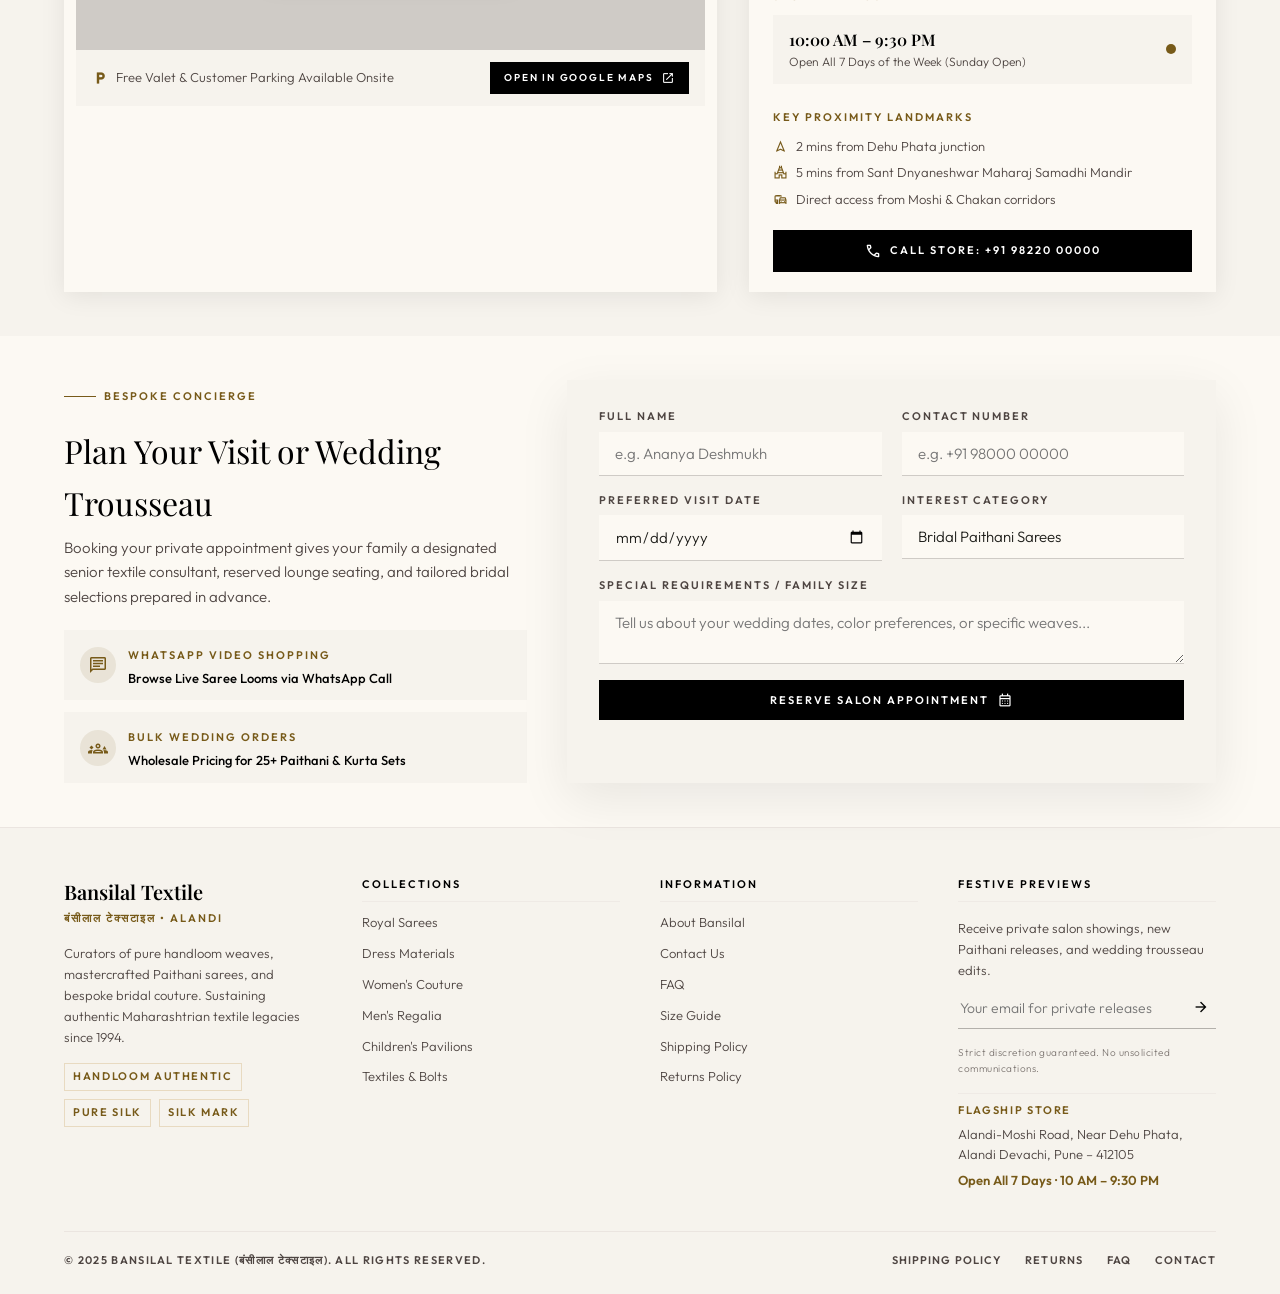
==== commit d805014d: "feat: add index and about pages for Bansilal Textile e-commerce website" ====
--- a/index.html
+++ b/index.html
@@ -1119,7 +1119,6 @@
                 Call Store: +91 98220 00000
               </a>
             </div>
-            </div>
           </div>
         </div>
       </div>
@@ -1131,29 +1130,29 @@
         <div class="reveal">
           <div class="appt-grid">
             <!-- Left: Info -->
-            <div style="display:flex;flex-direction:column;gap:2rem;">
+            <div style="display:flex;flex-direction:column;gap:1.25rem;">
               <div>
                 <div class="section-label"><span class="section-label__line"></span><span class="section-label__text">Bespoke Concierge</span></div>
-                <h2 id="inquiry-heading" style="font-family:var(--font-display);font-size:clamp(1.75rem,3vw,2.75rem);font-weight:400;color:var(--color-primary);margin-top:0.75rem;">Plan Your Visit or Wedding Trousseau</h2>
-                <p style="font-size:1rem;font-weight:300;color:var(--color-on-surface-variant);margin-top:0.75rem;line-height:1.75;">Booking your private appointment gives your family a designated senior textile consultant, reserved lounge seating, and tailored bridal selections prepared in advance.</p>
-              </div>
-              <div style="display:flex;flex-direction:column;gap:0.875rem;">
-                <div style="padding:1rem;background:var(--color-surface-container-low);display:flex;align-items:center;gap:1rem;">
-                  <div style="width:3rem;height:3rem;border-radius:50%;background:rgba(119,90,25,0.1);display:flex;align-items:center;justify-content:center;color:var(--color-secondary);flex-shrink:0;">
-                    <span class="material-symbols-outlined">chat</span>
+                <h2 id="inquiry-heading" style="font-family:var(--font-display);font-size:clamp(1.5rem,2.5vw,2.25rem);font-weight:400;color:var(--color-primary);margin-top:0.5rem;">Plan Your Visit or Wedding Trousseau</h2>
+                <p style="font-size:0.9375rem;font-weight:300;color:var(--color-on-surface-variant);margin-top:0.5rem;line-height:1.65;">Booking your private appointment gives your family a designated senior textile consultant, reserved lounge seating, and tailored bridal selections prepared in advance.</p>
+              </div>
+              <div style="display:flex;flex-direction:column;gap:0.75rem;">
+                <div style="padding:0.75rem 1rem;background:var(--color-surface-container-low);display:flex;align-items:center;gap:0.75rem;">
+                  <div style="width:2.25rem;height:2.25rem;border-radius:50%;background:rgba(119,90,25,0.1);display:flex;align-items:center;justify-content:center;color:var(--color-secondary);flex-shrink:0;">
+                    <span class="material-symbols-outlined" style="font-size:1.25rem;">chat</span>
                   </div>
                   <div>
                     <span class="text-label-caps" style="color:var(--color-secondary);">WhatsApp Video Shopping</span>
-                    <p style="font-size:0.875rem;font-weight:500;color:var(--color-primary);margin-top:0.125rem;">Browse Live Saree Looms via WhatsApp Call</p>
+                    <p style="font-size:0.8125rem;font-weight:500;color:var(--color-primary);margin-top:0.1rem;">Browse Live Saree Looms via WhatsApp Call</p>
                   </div>
                 </div>
-                <div style="padding:1rem;background:var(--color-surface-container-low);display:flex;align-items:center;gap:1rem;">
-                  <div style="width:3rem;height:3rem;border-radius:50%;background:rgba(119,90,25,0.1);display:flex;align-items:center;justify-content:center;color:var(--color-secondary);flex-shrink:0;">
-                    <span class="material-symbols-outlined">groups_3</span>
+                <div style="padding:0.75rem 1rem;background:var(--color-surface-container-low);display:flex;align-items:center;gap:0.75rem;">
+                  <div style="width:2.25rem;height:2.25rem;border-radius:50%;background:rgba(119,90,25,0.1);display:flex;align-items:center;justify-content:center;color:var(--color-secondary);flex-shrink:0;">
+                    <span class="material-symbols-outlined" style="font-size:1.25rem;">groups_3</span>
                   </div>
                   <div>
                     <span class="text-label-caps" style="color:var(--color-secondary);">Bulk Wedding Orders</span>
-                    <p style="font-size:0.875rem;font-weight:500;color:var(--color-primary);margin-top:0.125rem;">Wholesale Pricing for 25+ Paithani &amp; Kurta Sets</p>
+                    <p style="font-size:0.8125rem;font-weight:500;color:var(--color-primary);margin-top:0.1rem;">Wholesale Pricing for 25+ Paithani &amp; Kurta Sets</p>
                   </div>
                 </div>
               </div>
@@ -1161,7 +1160,7 @@
 
             <!-- Right: Form -->
             <div class="appt-form-card">
-              <form id="appointment-form" style="display:flex;flex-direction:column;gap:1.5rem;" novalidate>
+              <form id="appointment-form" style="display:flex;flex-direction:column;gap:1rem;" novalidate>
                 <div class="form-row-2">
                   <div class="appt-form-field">
                     <label for="appt-name">Full Name</label>
@@ -1190,9 +1189,9 @@
                 </div>
                 <div class="appt-form-field">
                   <label for="appt-notes">Special Requirements / Family Size</label>
-                  <textarea id="appt-notes" rows="3" placeholder="Tell us about your wedding dates, color preferences, or specific weaves..."></textarea>
+                  <textarea id="appt-notes" rows="2" placeholder="Tell us about your wedding dates, color preferences, or specific weaves..."></textarea>
                 </div>
-                <button type="submit" class="btn-primary" style="width:100%;justify-content:center;padding:1rem;">
+                <button type="submit" class="btn-primary" style="width:100%;justify-content:center;padding:0.75rem 1.25rem;">
                   Reserve Salon Appointment
                   <span class="material-symbols-outlined" style="font-size:1rem;">calendar_month</span>
                 </button>
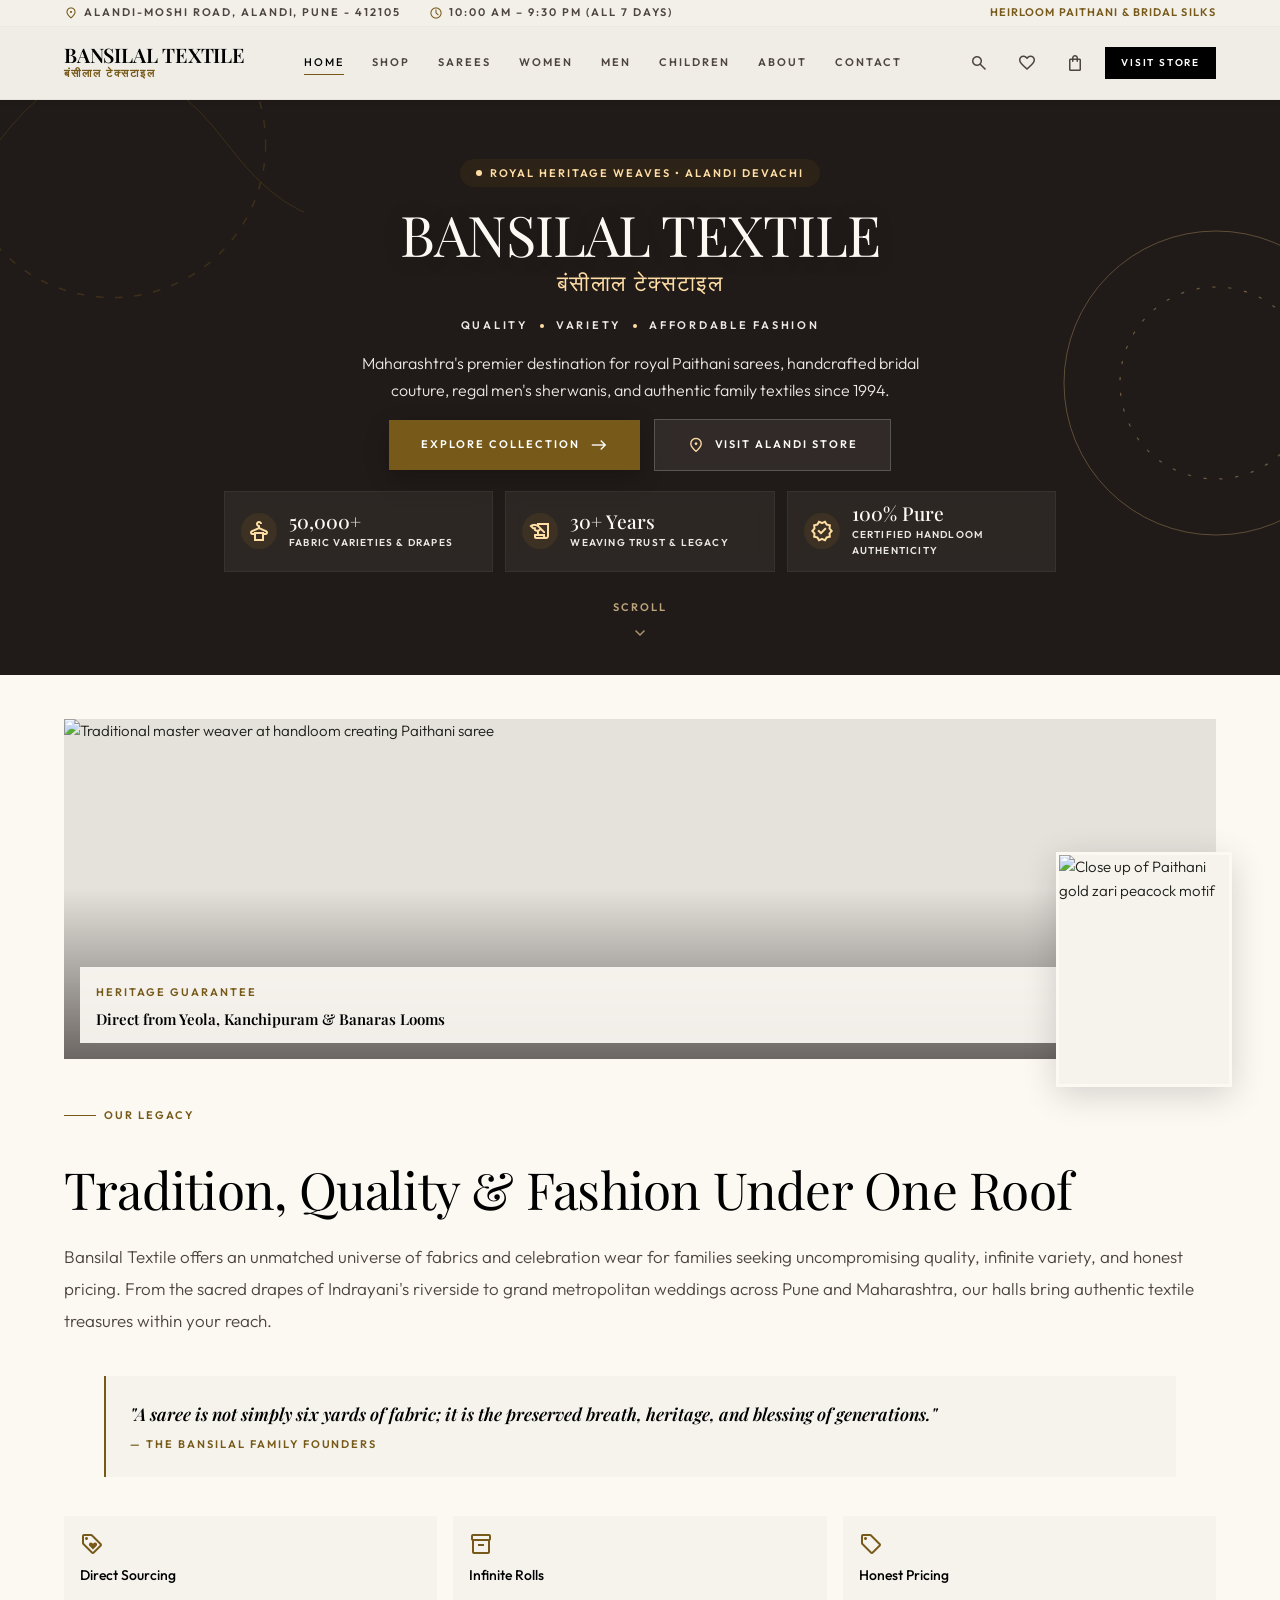
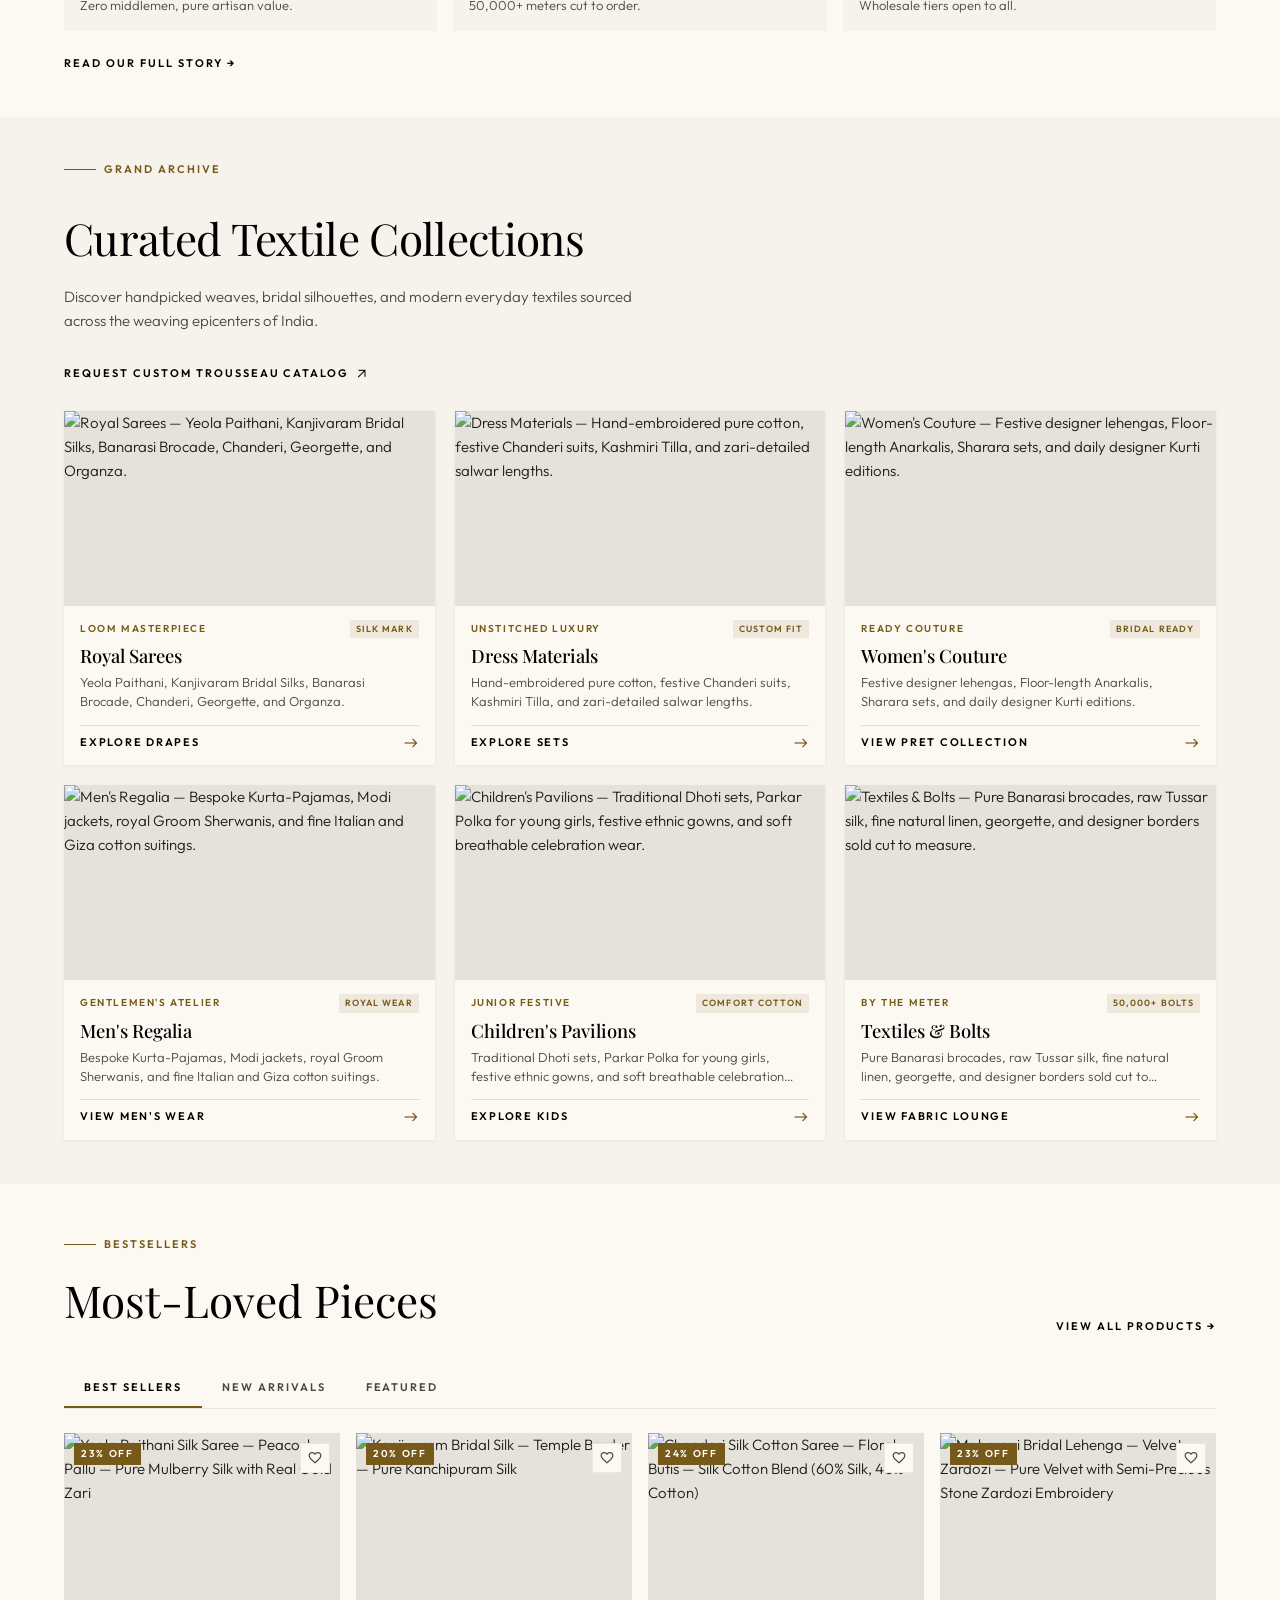
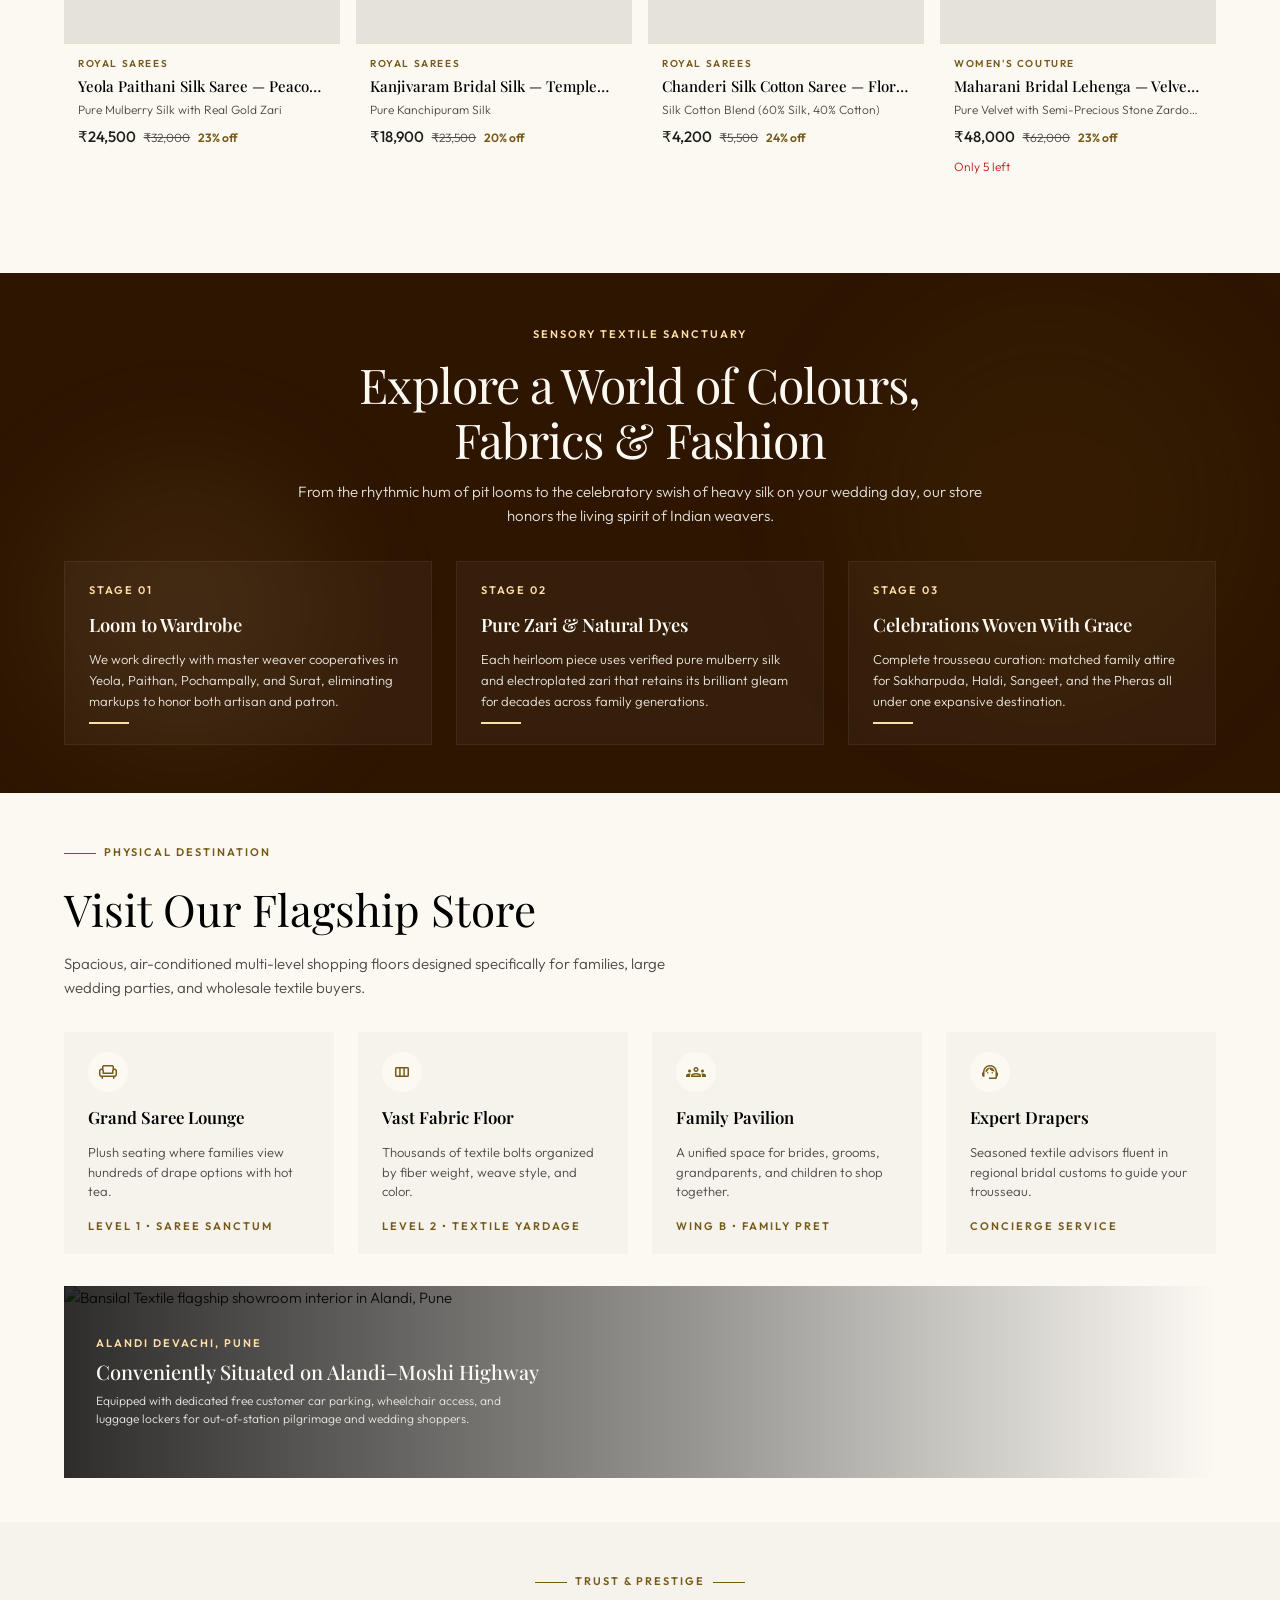
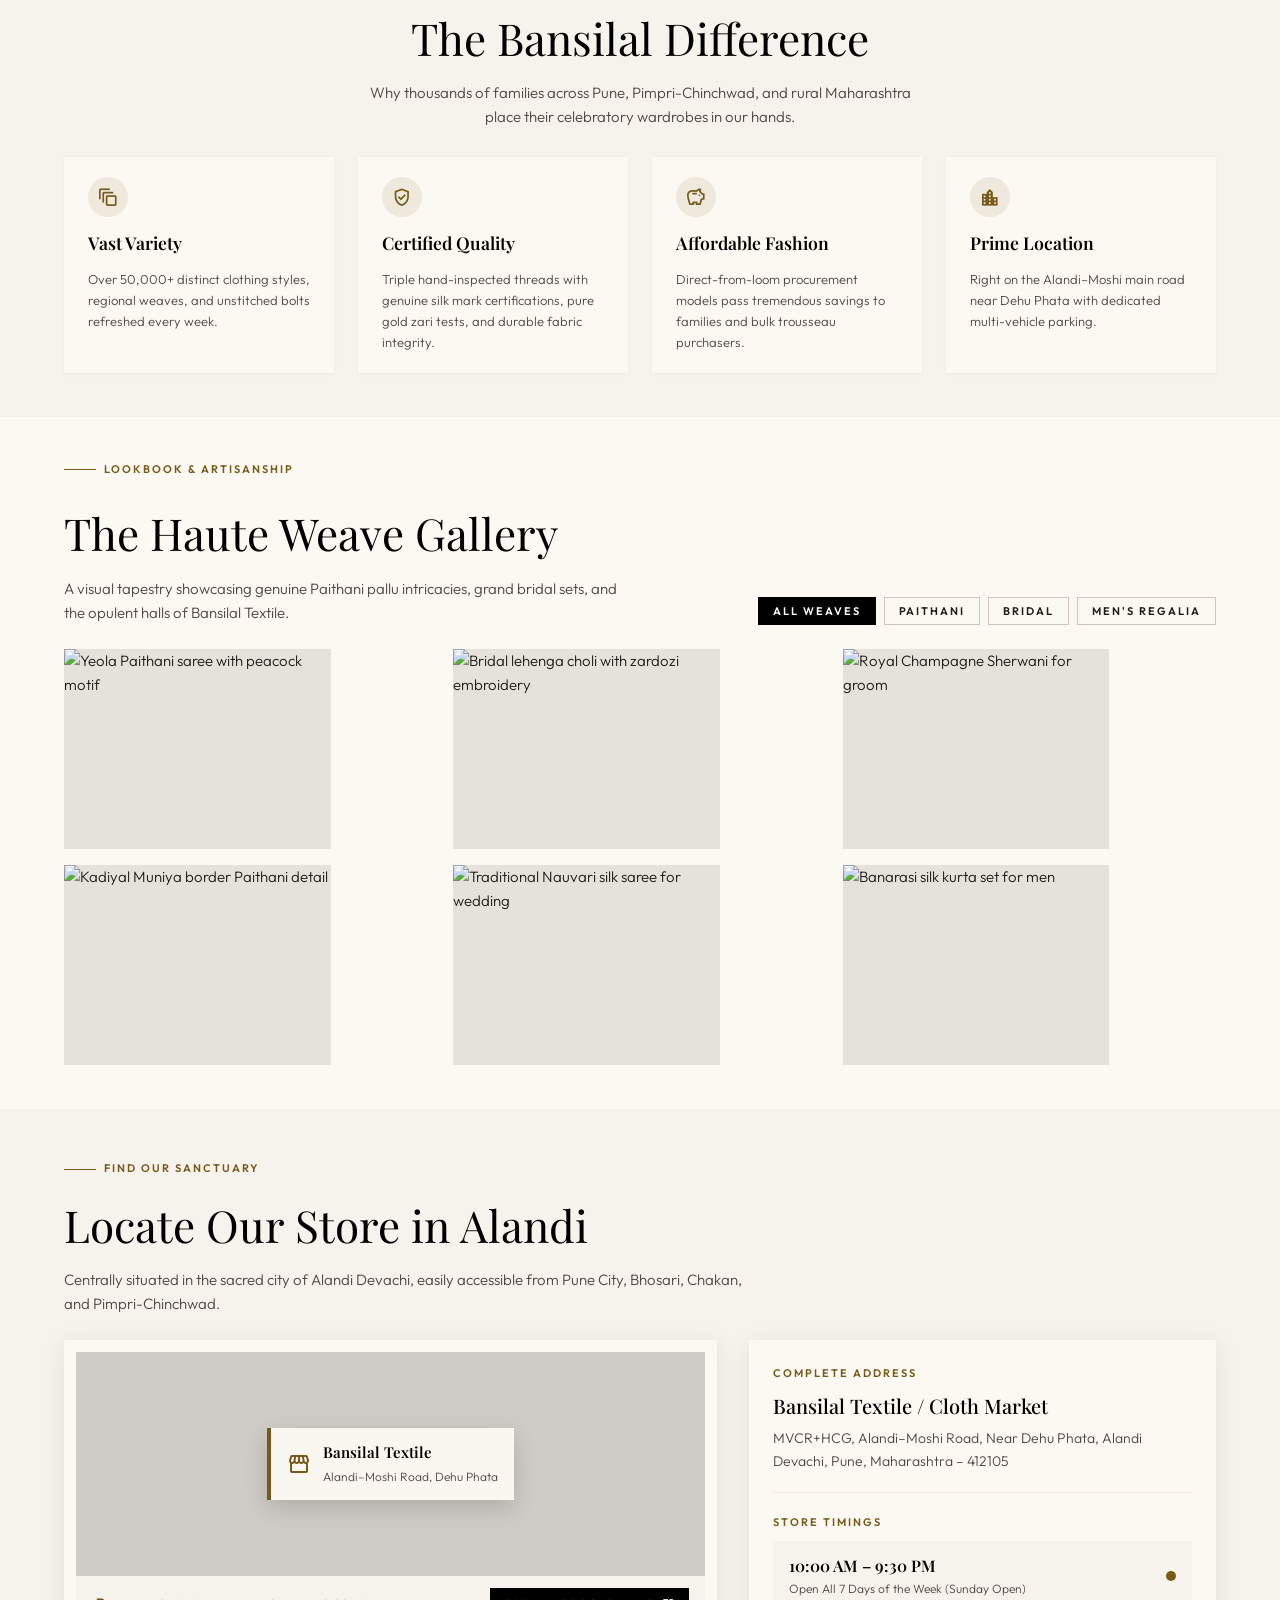
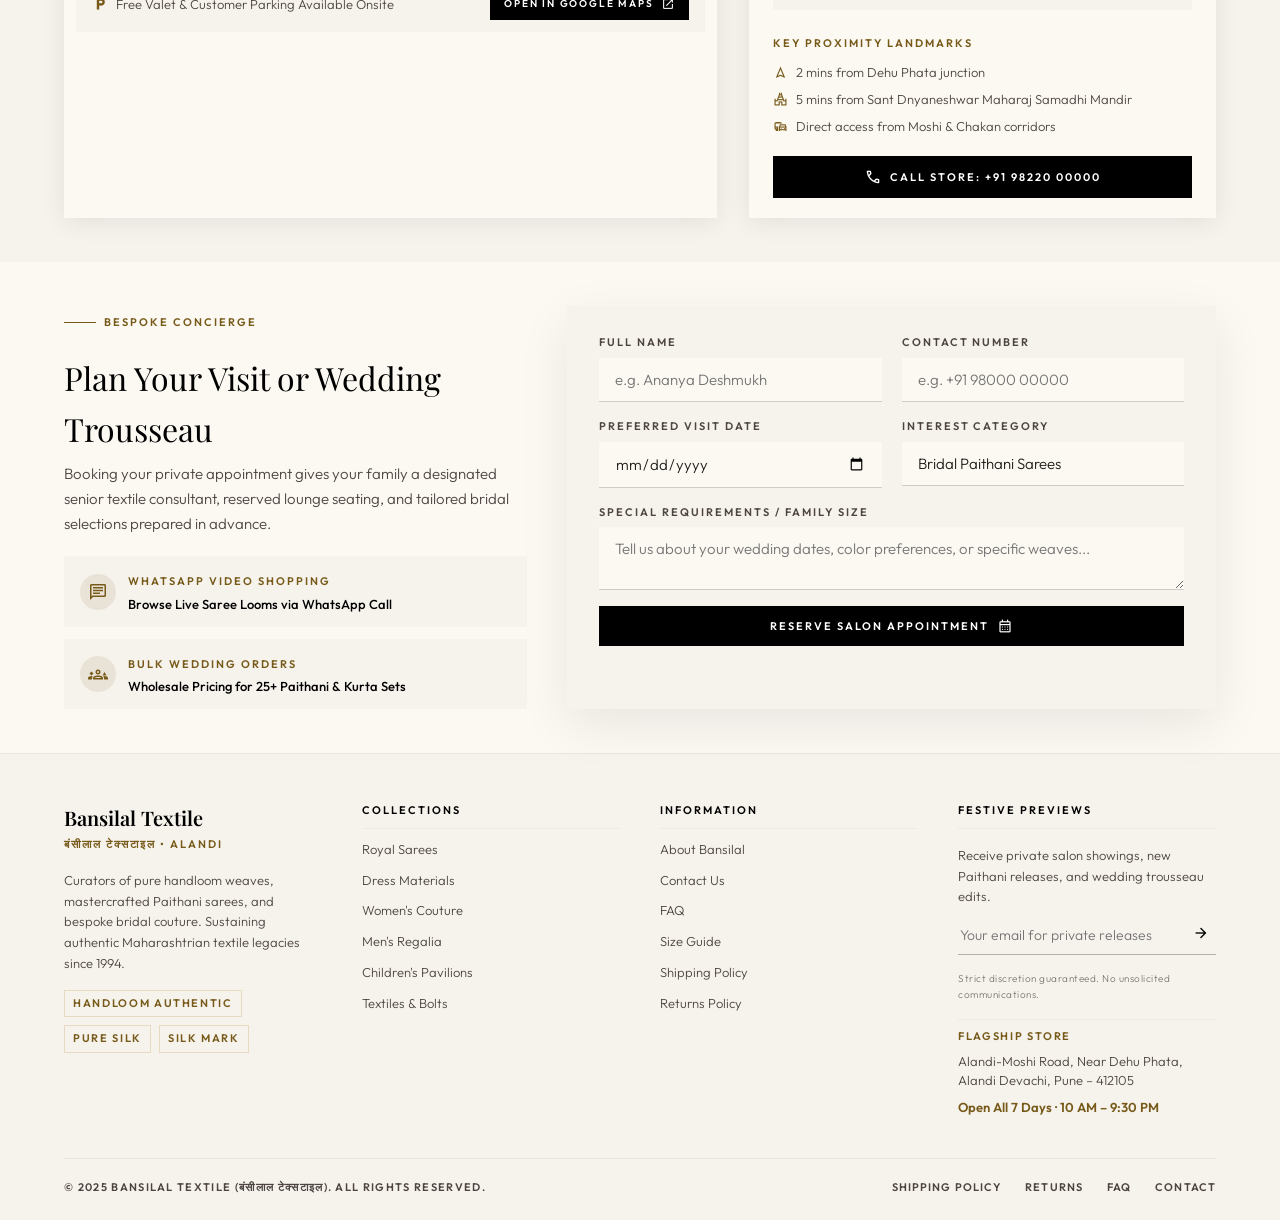
==== commit 420c2ff1: "feat: initialize e-commerce website with pages, layouts, and styles for Bansilal Textile" ====
--- a/index.html
+++ b/index.html
@@ -73,9 +73,14 @@
       padding: 1.5rem;
       max-width: 1440px;
       margin: 0 auto;
-      width: 100%;
-      padding-top: 4.5rem;
+      padding-top: 5rem;
       padding-bottom: 2rem;
+    }
+    @media (min-width: 1024px) {
+      .hero__content {
+        padding-top: 6.5rem;
+        padding-bottom: 3rem;
+      }
     }
     .hero__main {
       display: flex;
@@ -631,10 +636,7 @@
 <body>
   <!-- Layout (header/footer) injected by layout.js -->
   
-  <!-- Announcement bar spacer -->
-  <div style="height:2.5rem;background:var(--color-tertiary-container);" aria-hidden="true"></div>
-
-  <main>
+  <main class="home-main">
     <!-- ===== HERO ===== -->
     <section class="hero" aria-label="Hero banner">
       <div class="hero__bg">
--- a/css/bansilal.css
+++ b/css/bansilal.css
@@ -517,6 +517,20 @@
   opacity: 0.6;
 }
 
+/* === MAIN PAGE SPACING OFFSET === */
+main {
+  padding-top: 4.5rem;
+  box-sizing: border-box;
+}
+@media (min-width: 1024px) {
+  main {
+    padding-top: 6.25rem;
+  }
+}
+main.home-main {
+  padding-top: 0;
+}
+
 /* === NAVIGATION === */
 .site-header {
   position: fixed;
@@ -524,7 +538,7 @@
   left: 0;
   right: 0;
   z-index: 100;
-  background: rgba(252, 249, 243, 0.92);
+  background: rgba(252, 249, 243, 0.95);
   backdrop-filter: blur(12px);
   -webkit-backdrop-filter: blur(12px);
   border-bottom: 1px solid rgba(209, 196, 192, 0.3);
@@ -673,14 +687,16 @@
   height: 2.375rem;
   color: var(--color-primary);
   cursor: pointer;
-  border: 1px solid rgba(197, 160, 89, 0.35);
+  border: 1px solid rgba(197, 160, 89, 0.4);
   background: var(--color-surface-container-low);
   transition: background var(--transition-fast), color var(--transition-fast), border-color var(--transition-fast);
   flex-shrink: 0;
   padding: 0;
+  position: relative;
 }
 .mobile-menu-btn:hover,
-.mobile-menu-btn:focus-visible {
+.mobile-menu-btn:focus-visible,
+.mobile-menu-btn.is-active {
   background: var(--color-surface-container);
   color: var(--color-secondary);
   border-color: var(--color-secondary);
@@ -691,30 +707,26 @@
 .mobile-nav {
   position: fixed;
   inset: 0;
-  z-index: 250;
-  display: flex;
-  visibility: hidden;
-  opacity: 0;
-  pointer-events: none;
-  transition: visibility 0s 350ms, opacity 300ms ease;
+  z-index: 500;
+  display: none;
 }
 .mobile-nav.is-open {
-  visibility: visible;
-  opacity: 1;
-  pointer-events: auto;
-  transition: opacity 300ms ease;
-}
-
+  display: flex;
+}
 .mobile-nav__overlay {
-  position: absolute;
+  position: fixed;
   inset: 0;
   background: rgba(26, 20, 18, 0.65);
   backdrop-filter: blur(6px);
   -webkit-backdrop-filter: blur(6px);
-}
-
+  z-index: 501;
+  animation: mobileNavFadeIn 220ms ease forwards;
+}
 .mobile-nav__panel {
-  position: relative;
+  position: fixed;
+  top: 0;
+  left: 0;
+  bottom: 0;
   width: min(22rem, 85vw);
   height: 100%;
   background: var(--color-surface);
@@ -722,12 +734,34 @@
   flex-direction: column;
   overflow-y: auto;
   -webkit-overflow-scrolling: touch;
-  transform: translateX(-100%);
-  transition: transform 350ms cubic-bezier(0.16, 1, 0.3, 1);
-  box-shadow: 4px 0 24px rgba(0,0,0,0.18);
-  z-index: 1;
-}
-.mobile-nav.is-open .mobile-nav__panel { transform: translateX(0); }
+  z-index: 502;
+  box-shadow: 6px 0 28px rgba(0, 0, 0, 0.22);
+  animation: mobileNavSlideIn 260ms cubic-bezier(0.16, 1, 0.3, 1) forwards;
+}
+
+.mobile-nav.is-closing .mobile-nav__overlay {
+  animation: mobileNavFadeOut 200ms ease forwards;
+}
+.mobile-nav.is-closing .mobile-nav__panel {
+  animation: mobileNavSlideOut 200ms ease forwards;
+}
+
+@keyframes mobileNavFadeIn {
+  from { opacity: 0; }
+  to { opacity: 1; }
+}
+@keyframes mobileNavFadeOut {
+  from { opacity: 1; }
+  to { opacity: 0; }
+}
+@keyframes mobileNavSlideIn {
+  from { transform: translateX(-100%); }
+  to { transform: translateX(0); }
+}
+@keyframes mobileNavSlideOut {
+  from { transform: translateX(0); }
+  to { transform: translateX(-100%); }
+}
 
 .mobile-nav__header {
   display: flex;
@@ -735,17 +769,38 @@
   justify-content: space-between;
   padding: 1.25rem 1.5rem;
   border-bottom: 1px solid var(--border-hairline);
-}
+  background: var(--color-surface-container-low);
+  flex-shrink: 0;
+}
+.mobile-nav__close-btn {
+  width: 2.25rem;
+  height: 2.25rem;
+  display: flex;
+  align-items: center;
+  justify-content: center;
+  color: var(--color-on-surface-variant);
+  border: 1px solid rgba(197, 160, 89, 0.35);
+  background: var(--color-surface);
+  cursor: pointer;
+  transition: all var(--transition-fast);
+}
+.mobile-nav__close-btn:hover {
+  background: var(--color-surface-container);
+  color: var(--color-primary);
+  border-color: var(--color-secondary);
+}
+
 .mobile-nav__links {
   flex: 1;
-  padding: 0.75rem 0;
+  padding: 0.5rem 0;
+  overflow-y: auto;
 }
 .mobile-nav__link {
   display: flex;
   align-items: center;
   justify-content: space-between;
-  padding: 0.875rem 1.5rem;
-  font-size: 0.9375rem;
+  padding: 0.8125rem 1.5rem;
+  font-size: 0.875rem;
   font-weight: 400;
   color: var(--color-on-surface);
   border-bottom: 1px solid var(--border-hairline);
@@ -759,9 +814,10 @@
   padding-left: 1.75rem;
 }
 .mobile-nav__footer {
-  padding: 1.5rem;
+  padding: 1.25rem 1.5rem;
   border-top: 1px solid var(--border-hairline);
   background: var(--color-surface-container-low);
+  flex-shrink: 0;
 }
 
 /* === CART DRAWER === */
